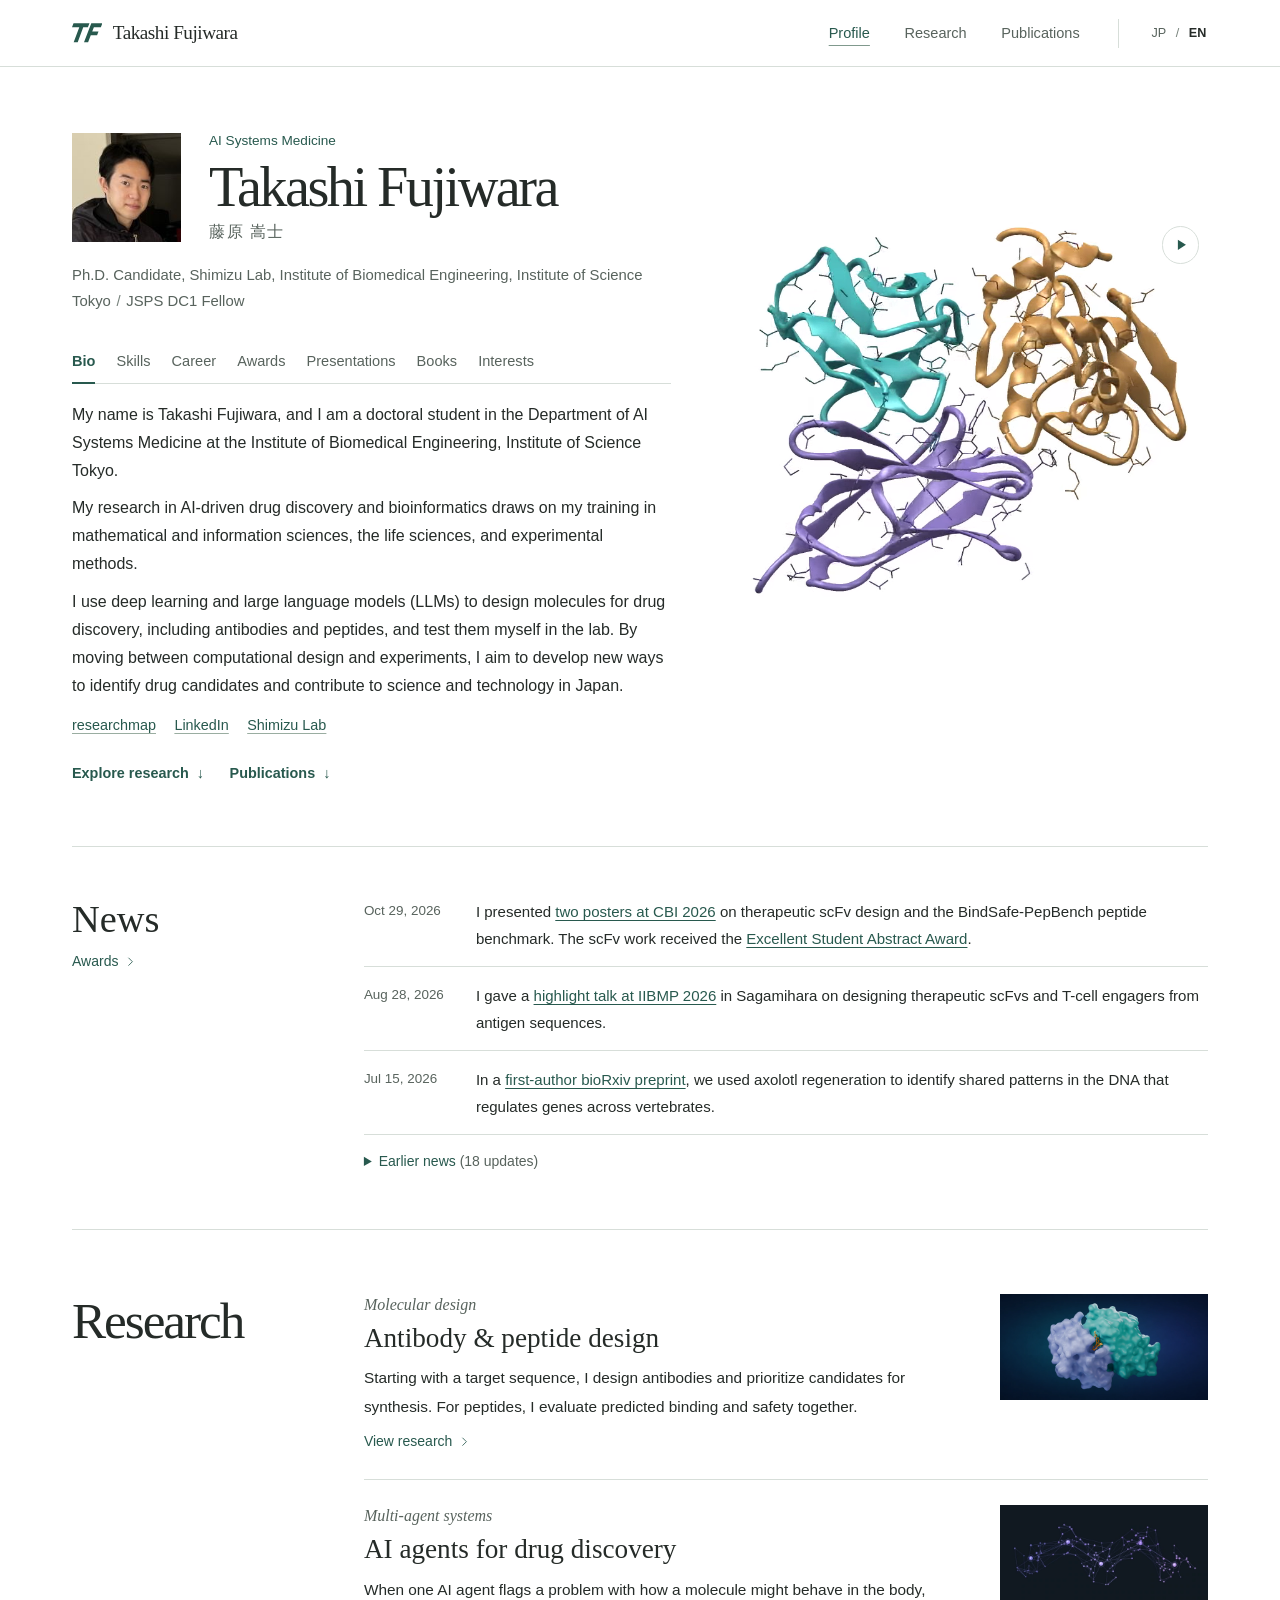
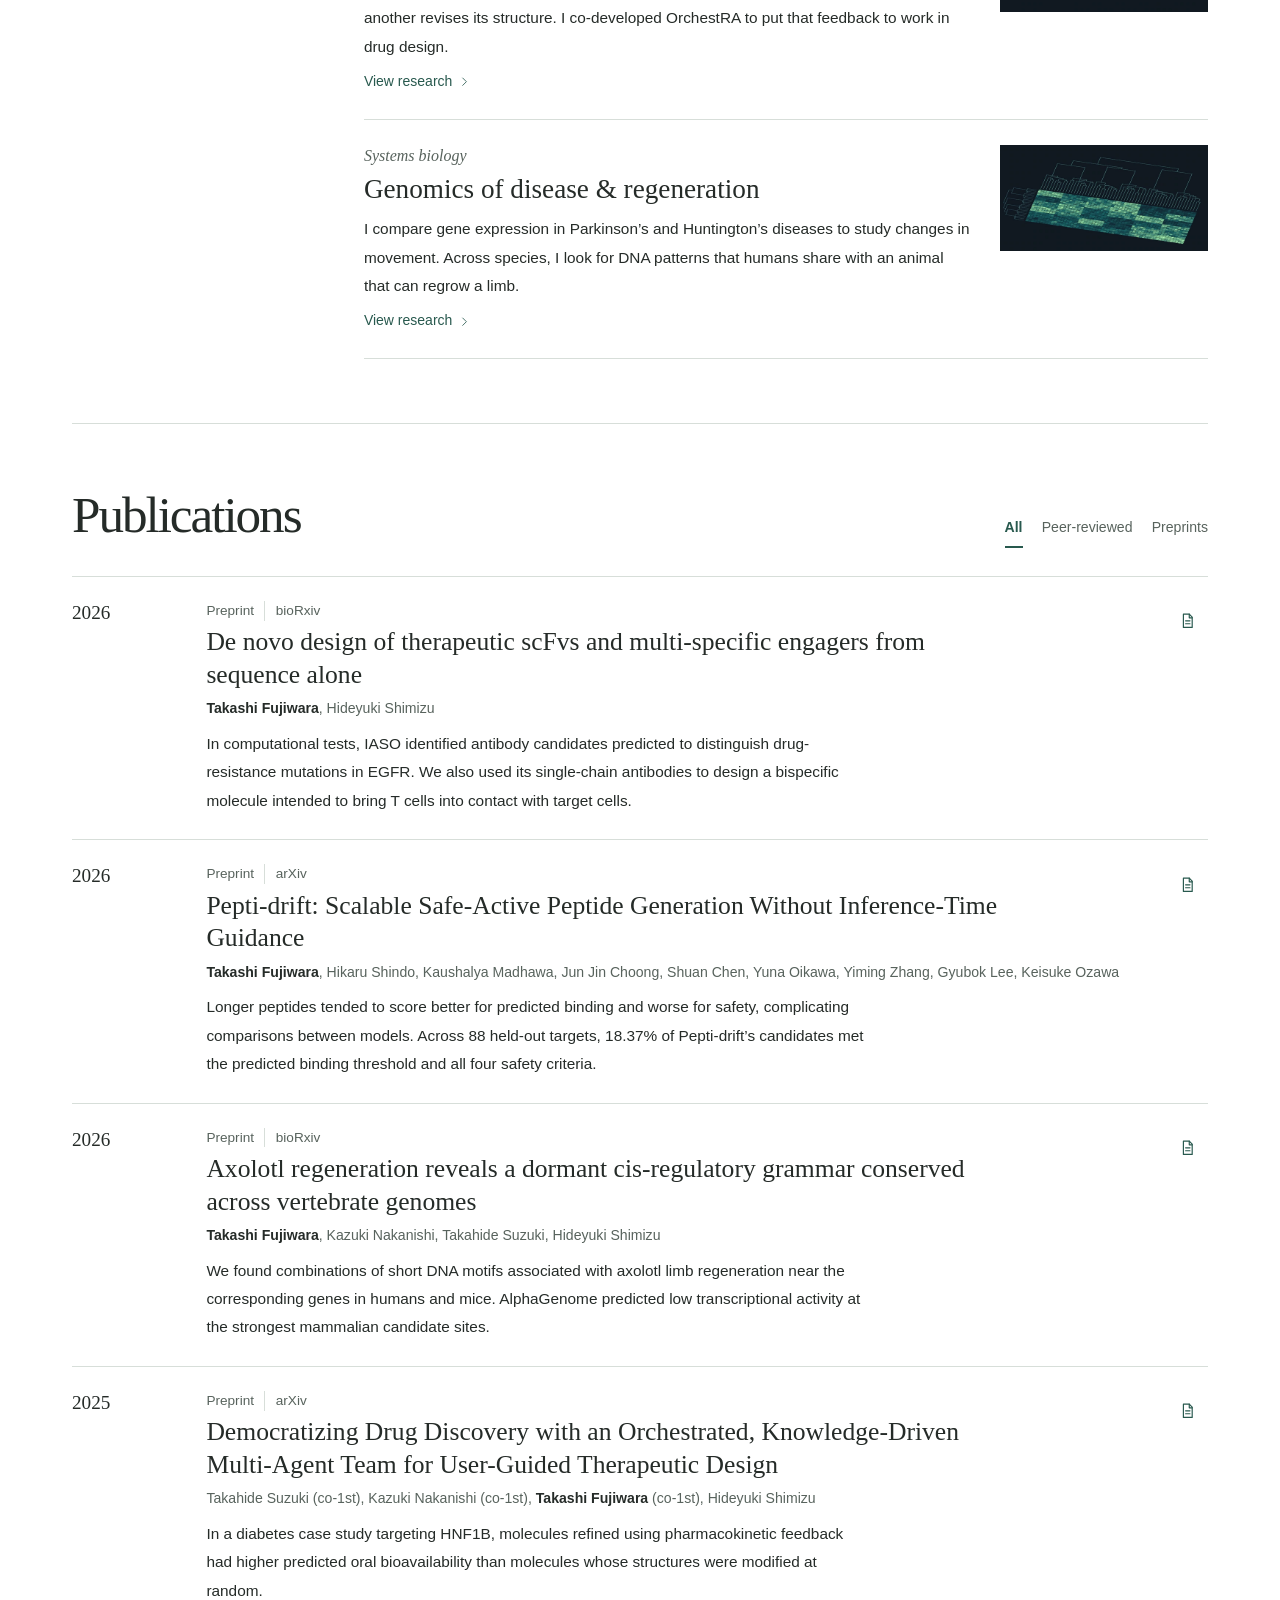
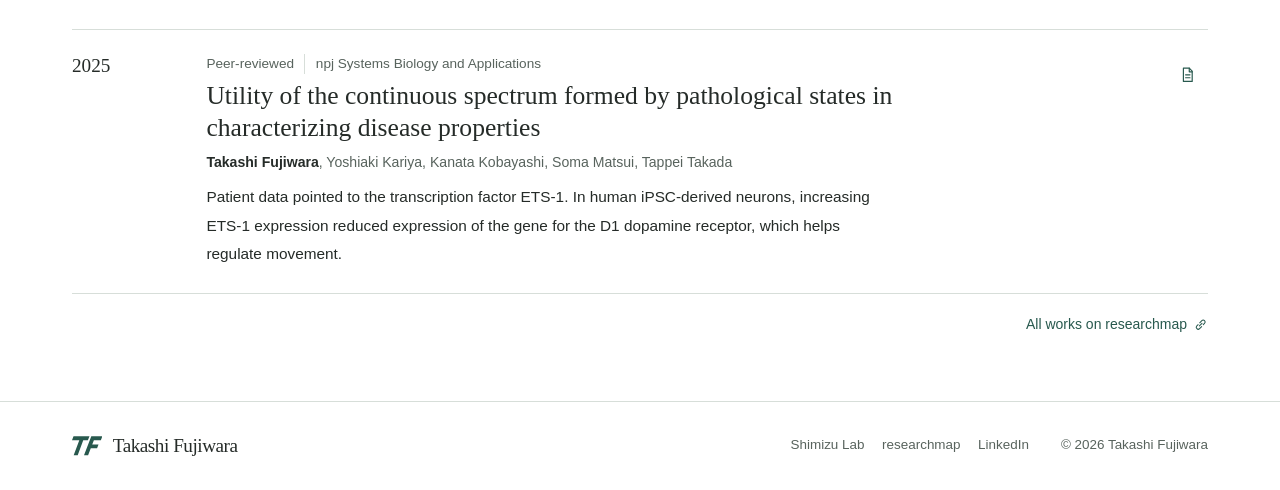
==== en/index.html @ a134b131 "Give the rotating structure more space beside the profile" ====
<!doctype html><html lang="en"><head><meta charset="utf-8"><meta name="viewport" content="width=device-width, initial-scale=1"><meta name="theme-color" content="#ffffff"><title>Takashi Fujiwara | AI Systems Medicine</title><meta name="description" content="Takashi Fujiwara studies how to design antibodies and peptides from protein sequences at Institute of Science Tokyo. Explore his work on molecular design, AI agents for drug discovery, and the genomics of disease and regeneration."><meta property="og:type" content="website"><meta property="og:locale" content="en_US"><meta property="og:title" content="Takashi Fujiwara | AI Systems Medicine"><meta property="og:description" content="Takashi Fujiwara studies how to design antibodies and peptides from protein sequences at Institute of Science Tokyo. Explore his work on molecular design, AI agents for drug discovery, and the genomics of disease and regeneration."><link rel="icon" href="../assets/mark.svg" type="image/svg+xml"><link rel="stylesheet" href="../style.css?v=profile-balance-20261122"><script src="../site.js" defer></script></head><body data-page="home"><a href="#main" class="skip">Skip to content</a>
    <header class="mast"><div class="container mast-inner"><a class="brand" href="index.html#overview" aria-label="Takashi Fujiwara"><svg class="logo-mark" viewBox="0 0 40 38" aria-hidden="true"><g fill="currentColor"><path d="M2 6h21l-2.1 5.1h-6.1L7.5 31H2.2l7.4-19.9H0z"/><path d="M25.4 6H40l-2 5.1H28.8l-2.2 5.6h8.3l-1.9 5h-8.3l-3.5 9.3h-5.4z"/></g></svg><span>Takashi Fujiwara</span></a><div class="desktop-nav"><nav aria-label="Main navigation"><a data-section="profile" class="active" href="index.html#profile">Profile</a><a data-section="research" class="" href="index.html#research">Research</a><a data-section="publications" class="" href="index.html#publications">Publications</a></nav></div><div class="languages" aria-label="Language"><svg class="icon" viewBox="0 0 24 24" fill="none" stroke="currentColor" stroke-width="1.6" stroke-linecap="round" stroke-linejoin="round" aria-hidden="true"><circle cx="12" cy="12" r="8.5"/><ellipse cx="12" cy="12" rx="4" ry="8.5"/><path d="M3.5 12h17"/></svg><a href="../index.html" lang="ja" hreflang="ja" data-lang="ja">JP</a><span>/</span><a href="index.html" lang="en" hreflang="en" data-lang="en" aria-current="true">EN</a></div><button id="menu-toggle" type="button" aria-expanded="false" aria-controls="mobile-nav" aria-label="Menu"><svg class="icon" viewBox="0 0 24 24" fill="none" stroke="currentColor" stroke-width="1.6" stroke-linecap="round" stroke-linejoin="round" aria-hidden="true"><path d="M3 6h18M3 12h18M3 18h18"/></svg><svg class="icon" viewBox="0 0 24 24" fill="none" stroke="currentColor" stroke-width="1.6" stroke-linecap="round" stroke-linejoin="round" aria-hidden="true"><path d="m5 5 14 14M19 5 5 19"/></svg></button></div><nav id="mobile-nav" hidden aria-label="Mobile navigation"><a data-section="profile" class="active" href="index.html#profile">Profile</a><a data-section="research" class="" href="index.html#research">Research</a><a data-section="publications" class="" href="index.html#publications">Publications</a></nav></header><main id="main"><div id="overview"></div><section id="profile" class="hero" aria-label="Profile"><div class="container hero-inner">
        <div class="hero-copy">
          <div class="profile-identity">
            <img class="portrait" src="../assets/portrait.jpg" width="110" height="110" alt="Portrait of Takashi Fujiwara">
            <div class="nameplate"><p class="discipline" lang="en">AI Systems Medicine</p><h1 lang="en">Takashi Fujiwara</h1><p class="alternate-name" lang="ja">藤原 嵩士</p></div>
          </div>
          <p class="affil">Ph.D. Candidate, Shimizu Lab, Institute of Biomedical Engineering, Institute of Science Tokyo<b> / </b><span>JSPS DC1 Fellow</span></p>
          <div class="profile-tabs" role="tablist" aria-label="Profile sections"><a href="#bio" role="tab" id="tab-bio" aria-controls="bio" aria-selected="true">Bio</a><a href="#skills" role="tab" id="tab-skills" aria-controls="skills" aria-selected="false">Skills</a><a href="#career" role="tab" id="tab-career" aria-controls="career" aria-selected="false">Career</a><a href="#awards" role="tab" id="tab-awards" aria-controls="awards" aria-selected="false">Awards</a><a href="#talks" role="tab" id="tab-talks" aria-controls="talks" aria-selected="false">Presentations</a><a href="#books" role="tab" id="tab-books" aria-controls="books" aria-selected="false">Books</a><a href="#hobbies" role="tab" id="tab-hobbies" aria-controls="hobbies" aria-selected="false">Interests</a></div>
          <div class="profile-panels"><div class="profile-panel" id="bio"><h2 class="panel-heading">Bio</h2><p class="profile-bio">My name is Takashi Fujiwara, and I am a doctoral student in the Department of AI Systems Medicine at the Institute of Biomedical Engineering, Institute of Science Tokyo.</p>
<p class="profile-bio">My research in AI-driven drug discovery and bioinformatics draws on my training in mathematical and information sciences, the life sciences, and experimental methods.</p>
<p class="profile-bio">I use deep learning and large language models (LLMs) to design molecules for drug discovery, including antibodies and peptides, and test them myself in the lab. By moving between computational design and experiments, I aim to develop new ways to identify drug candidates and contribute to science and technology in Japan.</p><div class="profile-links">
          <a href="https://researchmap.jp/takashi_fujiwara">researchmap <svg class="icon" viewBox="0 0 24 24" fill="none" stroke="currentColor" stroke-width="1.6" stroke-linecap="round" stroke-linejoin="round" aria-hidden="true"><path d="m10 14 4-4m-6 2-2 2a3 3 0 0 0 4.25 4.25l3.25-3.25M16 12l2-2a3 3 0 0 0-4.25-4.25l-3.25 3.25"/></svg></a>
          <a href="https://www.linkedin.com/in/takashi-fujiwara-124292261/">LinkedIn <svg class="icon" viewBox="0 0 24 24" fill="none" stroke="currentColor" stroke-width="1.6" stroke-linecap="round" stroke-linejoin="round" aria-hidden="true"><path d="m10 14 4-4m-6 2-2 2a3 3 0 0 0 4.25 4.25l3.25-3.25M16 12l2-2a3 3 0 0 0-4.25-4.25l-3.25 3.25"/></svg></a>
          <a href="https://shimizuhideyuki-lab.org/t_fujiwara/">Shimizu Lab <svg class="icon" viewBox="0 0 24 24" fill="none" stroke="currentColor" stroke-width="1.6" stroke-linecap="round" stroke-linejoin="round" aria-hidden="true"><path d="m10 14 4-4m-6 2-2 2a3 3 0 0 0 4.25 4.25l3.25-3.25M16 12l2-2a3 3 0 0 0-4.25-4.25l-3.25 3.25"/></svg></a>
        </div></div><div class="profile-panel" id="skills">
  <h2 class="panel-heading">Skills</h2>
  <h3 class="skill-heading">AI and bioinformatics</h3>
  <ul class="skill-list">
    <li>Large language models (LLMs)</li>
    <li><a href="research/antibody/index.html">AI for drug discovery (antibody and peptide design)</a></li>
    <li><a href="research/agents/index.html">Multi-agent AI development</a></li>
    <li>Deep learning and generative models</li>
    <li><a href="https://arxiv.org/abs/2606.27824">ML model evaluation and benchmark design</a></li>
    <li><a href="research/systems/index.html">Bioinformatics (gene expression and comparative genomics)</a></li>
  </ul>
  <h3 class="skill-heading">Wet-lab skills</h3>
  <ul class="skill-list">
    <li>Human iPSC culture (2D) and neuronal differentiation</li>
    <li>Binding assays using bio-layer interferometry (BLI) and surface plasmon resonance (SPR)</li>
    <li>Cell-free protein synthesis of single-chain antibody fragments (scFvs)</li>
    <li>Flow cytometry and fluorescence-activated cell sorting (FACS)</li>
    <li>Electroporation-based transfection</li>
    <li>CRISPR–Cas9 genome editing and screening of candidate knock-in clones</li>
    <li>Genomic DNA extraction, PCR, and gel electrophoresis</li>
    <li>Genotyping of edited cells using T7 endonuclease I assays and Sanger sequence analysis</li>
    <li><a href="https://doi.org/10.1038/s41540-025-00579-x">Gene expression assays in human iPSC-derived neurons</a></li>
  </ul>
</div>
<div class="profile-panel" id="career"><h2 class="panel-heading">Career</h2><section class="career-group"><h3>Education</h3><dl><div><dt>Apr 2025 – Present</dt><dd>Doctoral program, Graduate School of Medical and Dental Sciences, Institute of Science Tokyo (expected Mar 2029)</dd></div><div><dt>Apr 2023 – Mar 2025</dt><dd>M.S. in Pharmaceutical Sciences, Graduate School of Pharmaceutical Sciences, The University of Tokyo</dd></div><div><dt>Apr 2019 – Mar 2023</dt><dd>B.S. in Pharmaceutical Sciences, Faculty of Pharmaceutical Sciences, The University of Tokyo</dd></div><div><dt>Apr 2016 – Mar 2019</dt><dd>Hiroshima University Senior High School, Fukuyama</dd></div></dl></section><section class="career-group"><h3>Professional and research experience</h3><dl><div><dt>Oct 2026 – Present</dt><dd>AI4Science research, SB Intuitions (service agreement)</dd></div><div><dt>Apr 2026 – Present</dt><dd>JSPS Research Fellow, DC1 (Informatics)</dd></div><div><dt>Apr 2026 – Sep 2026</dt><dd>Research Intern, AI4Science, SB Intuitions</dd></div><div><dt>Aug 2025 – Mar 2026</dt><dd>Research Assistant, Institute of Science Tokyo</dd></div></dl></section><section class="career-group"><h3>Graduate program</h3><dl><div><dt>Jun 2023 – Mar 2025</dt><dd>International Graduate Program of Innovation for Intelligent World, The University of Tokyo</dd></div></dl></section></div><div class="profile-panel" id="awards"><h2 class="panel-heading">Awards</h2><dl><div><dt>2026</dt><dd><a href="https://cbi-society.org/taikai/taikai26/document/award_Excellent_Student_Abstract_Award.pdf">Excellent Student Award, CBI Annual Meeting</a></dd></div><div><dt>2025</dt><dd><a href="https://aeplan.jp/mbsj2025/poster_award.html">MBSJ Poster Award, 48th Annual Meeting</a></dd></div><div><dt>2025</dt><dd><a href="https://www.jsbi.org/iibmp2025/iibmp2025受賞者一覧/">Excellent Poster Presentation Award, IIBMP</a></dd></div></dl></div><div class="profile-panel" id="talks"><h2 class="panel-heading">Presentations</h2>
<section class="conference-presentations">
<h3>Conference presentations</h3>
<details class="presentation-year" open>
<summary>2026 <span>(12 presentations)</span></summary>
<ul class="presentation-list">
<li>
  <p class="presentation-title">Building a platform for de novo design of therapeutic scFvs from antigen sequences</p>
  <p class="presentation-authors"><strong>Takashi Fujiwara</strong>, Hideyuki Shimizu</p>
  <p class="presentation-venue"><a href="https://www.aeplan.co.jp/bmb2026/">49th Annual Meeting of the Molecular Biology Society of Japan</a> · Yokohama</p>
  <p class="presentation-note">Selected for Oral Presentation</p>
</li>
<li>
  <p class="presentation-title">From target identification to lead optimization with OrchestRA, a multi-agent AI platform for drug discovery</p>
  <p class="presentation-authors">Takahide Suzuki, Kazuki Nakanishi, <strong>Takashi Fujiwara</strong>, Hideyuki Shimizu</p>
  <p class="presentation-venue"><a href="https://www.aeplan.co.jp/bmb2026/">49th Annual Meeting of the Molecular Biology Society of Japan</a> · Yokohama</p>
</li>
<li>
  <p class="presentation-title">From target identification to lead optimization with OrchestRA, a multi-agent AI platform for drug discovery</p>
  <p class="presentation-authors">Takahide Suzuki, Kazuki Nakanishi, <strong>Takashi Fujiwara</strong>, Hideyuki Shimizu</p>
  <p class="presentation-venue">3rd Retreat on Latent Chemical Space Based on Diverse Natural Products for Bio-active Molecular Design · Nirasaki</p>
</li>
<li>
  <p class="presentation-title">Building a platform for de novo design of therapeutic scFvs from antigen sequences</p>
  <p class="presentation-authors"><strong>Takashi Fujiwara</strong>, Hideyuki Shimizu</p>
  <p class="presentation-venue">3rd Retreat on Latent Chemical Space Based on Diverse Natural Products for Bio-active Molecular Design · Nirasaki</p>
</li>
<li>
  <p class="presentation-title">De novo design of therapeutic scFvs from sequence alone</p>
  <p class="presentation-authors"><strong>Takashi Fujiwara</strong>, Hideyuki Shimizu</p>
  <p class="presentation-venue"><a href="https://cbi-society.org/taikai/taikai26/index.html">CBI Annual Meeting 2026</a> · Funabori</p>
  <p class="presentation-note"><a href="https://cbi-society.org/taikai/taikai26/document/award_Excellent_Student_Abstract_Award.pdf">Excellent Student Abstract Award</a></p>
</li>
<li>
  <p class="presentation-title">OrchestRA: A Multi-AI Agent Platform for Democratizing Drug Discovery</p>
  <p class="presentation-authors">Takahide Suzuki, Kazuki Nakanishi, <strong>Takashi Fujiwara</strong>, Hideyuki Shimizu</p>
  <p class="presentation-venue"><a href="https://cbi-society.org/taikai/taikai26/index.html">CBI Annual Meeting 2026</a> · Funabori</p>
  <p class="presentation-note">Selected for Oral Presentation</p>
</li>
<li>
  <p class="presentation-title">Building a platform for de novo design of therapeutic scFvs and T-cell engagers from antigen sequences</p>
  <p class="presentation-authors"><strong>Takashi Fujiwara</strong>, Hideyuki Shimizu</p>
  <p class="presentation-venue"><a href="https://www.jsbi.org/iibmp2026/">Annual Meeting of the Japanese Society for Bioinformatics (IIBMP 2026)</a> · Sagamihara</p>
</li>
<li>
  <p class="presentation-title">Democratizing drug discovery with OrchestRA, a multi-agent AI platform</p>
  <p class="presentation-authors">Takahide Suzuki, Kazuki Nakanishi, <strong>Takashi Fujiwara</strong>, Hideyuki Shimizu</p>
  <p class="presentation-venue"><a href="https://www.jsbi.org/iibmp2026/">Annual Meeting of the Japanese Society for Bioinformatics (IIBMP 2026)</a> · Sagamihara</p>
</li>
<li>
  <p class="presentation-title">Democratizing drug discovery with OrchestRA, a knowledge-driven autonomous multi-agent AI system</p>
  <p class="presentation-authors">Kazuki Nakanishi, Takahide Suzuki, <strong>Takashi Fujiwara</strong>, Hideyuki Shimizu</p>
  <p class="presentation-venue"><a href="https://www.jmai2026.jp/">8th Annual Meeting of the Japanese Association for Medical Artificial Intelligence</a> · Tokyo</p>
</li>
<li>
  <p class="presentation-title">Developing OrchestRA, a multi-agent AI platform that autonomously designs new lead compounds by exploring latent space</p>
  <p class="presentation-authors">Takahide Suzuki, Kazuki Nakanishi, <strong>Takashi Fujiwara</strong>, Hideyuki Shimizu</p>
  <p class="presentation-venue">4th Public Symposium on Latent Chemical Space Based on Diverse Natural Products for Bio-active Molecular Design · Fukuoka</p>
</li>
<li>
  <p class="presentation-title">Developing a new method for biomolecular design using the latent space of biological macromolecules</p>
  <p class="presentation-authors"><strong>Takashi Fujiwara</strong>, Hideyuki Shimizu</p>
  <p class="presentation-venue">4th Public Symposium on Latent Chemical Space Based on Diverse Natural Products for Bio-active Molecular Design · Fukuoka</p>
</li>
<li>
  <p class="presentation-title">Developing Antibody-Antigen Interaction Prediction Models for Drug Discovery Applications</p>
  <p class="presentation-authors"><strong>Takashi Fujiwara</strong>, Hideyuki Shimizu</p>
  <p class="presentation-venue">International Symposium Commemorating the Certification as a University for International Research Excellence · Tokyo</p>
</li>
</ul>
</details>
<details class="presentation-year">
<summary>2025 <span>(4 presentations)</span></summary>
<ul class="presentation-list">
<li>
  <p class="presentation-title">Developing antibody–antigen interaction prediction models and applying them to drug discovery</p>
  <p class="presentation-authors"><strong>Takashi Fujiwara</strong>, Hideyuki Shimizu</p>
  <p class="presentation-venue"><a href="https://www.aeplan.jp/mbsj2025/index.html">48th Annual Meeting of the Molecular Biology Society of Japan (MBSJ 2025)</a> · Yokohama</p>
  <p class="presentation-note"><a href="https://aeplan.jp/mbsj2025/poster_award.html">MBSJ Poster Award</a></p>
</li>
<li>
  <p class="presentation-title">Decoding scFv–antigen interactions with language models</p>
  <p class="presentation-authors"><strong>Takashi Fujiwara</strong>, Hideyuki Shimizu</p>
  <p class="presentation-venue"><a href="https://www.jsbi.org/iibmp2025/">Annual Meeting of the Japanese Society for Bioinformatics (IIBMP 2025)</a> · Nagoya</p>
  <p class="presentation-note"><a href="https://www.jsbi.org/iibmp2025/iibmp2025受賞者一覧/">Poster Award</a></p>
</li>
<li>
  <p class="presentation-title">Developing a new method for antibody design using the latent space of biological macromolecules</p>
  <p class="presentation-authors"><strong>Takashi Fujiwara</strong>, Hideyuki Shimizu</p>
  <p class="presentation-venue">2nd Retreat on Latent Chemical Space Based on Diverse Natural Products for Bio-active Molecular Design · Tsuruoka</p>
</li>
<li>
  <p class="presentation-title">Using language models to decode scFv–antigen interactions</p>
  <p class="presentation-authors"><strong>Takashi Fujiwara</strong>, Hideyuki Shimizu</p>
  <p class="presentation-venue">6th Public Symposium on Forecasting Biosynthesis · Fukui</p>
</li>
</ul>
</details>
<details class="presentation-year">
<summary>2024 <span>(1 presentation)</span></summary>
<ul class="presentation-list">
<li>
  <p class="presentation-title">Developing a method to identify features shared by Parkinson’s disease (PD) and Huntington’s disease (HD)</p>
  <p class="presentation-authors"><strong>Takashi Fujiwara</strong>, Yoshiaki Kariya, Tappei Takada</p>
  <p class="presentation-venue">144th Annual Meeting of the Pharmaceutical Society of Japan</p>
</li>
</ul>
</details>
</section></div>
<div class="profile-panel" id="books"><h2 class="panel-heading">Books</h2><dl><div><dt>Chapter</dt><dd><a href="https://www.yodosha.co.jp/jikkenigaku/book/9784758104333/index.html">Co-authored a chapter on protein language models in drug discovery, published by Yodosha (2026, in Japanese).</a></dd></div><div><dt>Article</dt><dd>Takahide Suzuki, Kazuki Nakanishi, <strong>Takashi Fujiwara</strong>, and Hideyuki Shimizu. “Innovation in Life Sciences and Drug Discovery Driven by AI Agents.” <a href="https://www.cmcbooks.co.jp/products/detail.php?product_id=116303"><i>BIOINDUSTRY</i>, July 2026 special issue on AI drug discovery</a>, vol. 43, no. 7, pp. 8–14. CMC Publishing (in Japanese).</dd></div></dl></div>
<div class="profile-panel" id="hobbies">
  <h2 class="panel-heading">Interests</h2>
  <dl class="profile-highlights">
    <div><dt>Outside the lab</dt><dd>I enjoy working out at the gym and playing Monster Hunter, Splatoon, and eFootball.</dd></div>
    <div><dt>Volunteering</dt><dd>I volunteered with <a href="https://frogstokyo.jp" lang="en">FROGs</a>, a student organization.</dd></div>
    <div><dt>Track and field</dt><dd><ul><li>3rd in the boys’ tetrathlon at the 61st Hiroshima Prefectural Junior High School Tsūshin Track and Field Meet (2015).</li><li>5th in the boys’ tetrathlon at the 42nd Hiroshima Prefectural Junior High School Track and Field Championships.</li></ul></dd></div>
  </dl>
</div></div>
          <div class="actions"><a class="button primary" href="#research"><svg class="icon" viewBox="0 0 24 24" fill="none" stroke="currentColor" stroke-width="1.6" stroke-linecap="round" stroke-linejoin="round" aria-hidden="true"><circle cx="12" cy="12" r="7"/><path d="M12 2v5m0 10v5M2 12h5m10 0h5"/><circle cx="12" cy="12" r="2"/></svg>Explore research</a><a class="button secondary" href="#publications"><svg class="icon" viewBox="0 0 24 24" fill="none" stroke="currentColor" stroke-width="1.6" stroke-linecap="round" stroke-linejoin="round" aria-hidden="true"><path d="M3 4c4-1 7 0 9 2 2-2 5-3 9-2v14c-4-1-7 0-9 2-2-2-5-3-9-2Z"/><path d="M12 6v14"/></svg>Publications</a></div>
        </div>
        <figure class="specimen">
        <div class="specimen-head">
          <button class="motion-toggle" type="button" aria-controls="complex-video" hidden
            data-play="Play rotation" data-pause="Pause rotation" aria-label="Play rotation"><svg class="icon" viewBox="0 0 24 24" fill="none" stroke="currentColor" stroke-width="1.6" stroke-linecap="round" stroke-linejoin="round" aria-hidden="true"><path d="m8 5 11 7-11 7z" fill="currentColor" stroke="none"/></svg><svg class="icon" viewBox="0 0 24 24" fill="none" stroke="currentColor" stroke-width="1.6" stroke-linecap="round" stroke-linejoin="round" aria-hidden="true"><path d="M8 5v14m8-14v14" stroke-width="3"/></svg></button>
        </div>
        <video id="complex-video" class="structure" controls muted playsinline loop preload="none"
          poster="../assets/scfv-lysozyme-2znw.webp?v=white" aria-label="Rotating crystal structure of scFv10 bound to hen egg-white lysozyme. Cyan marks the light variable domain, violet the heavy variable domain, and gold the antigen.">
          <source src="../assets/scfv-lysozyme-2znw.mp4?v=white" type="video/mp4">
          <source src="../assets/scfv-lysozyme-2znw.webm?v=white" type="video/webm">
          <img src="../assets/scfv-lysozyme-2znw.webp?v=white" alt="scFv10 bound to lysozyme">
        </video>
        </figure>
        </div></section><section class="news-strip" id="news" aria-labelledby="news-heading">
<div class="container news-inner">
  <div class="news-intro"><h2 class="news-label" id="news-heading">News</h2><a class="news-end" href="#awards">Awards<svg class="icon" viewBox="0 0 24 24" fill="none" stroke="currentColor" stroke-width="1.6" stroke-linecap="round" stroke-linejoin="round" aria-hidden="true"><path d="m9 5 7 7-7 7"/></svg></a></div>
  <div class="news-content">
<ul class="news-list">
  <li><time datetime="2026-10-29">Oct 29, 2026</time><p>I presented <a href="https://www.cbi-society.org/taikai/taikai26/abstract_poster_list.html">two posters at CBI 2026</a> on therapeutic scFv design and the BindSafe-PepBench peptide benchmark. The scFv work received the <a href="https://cbi-society.org/taikai/taikai26/document/award_Excellent_Student_Abstract_Award.pdf">Excellent Student Abstract Award</a>.</p></li>
  <li><time datetime="2026-08-28">Aug 28, 2026</time><p>I gave a <a href="https://www.jsbi.org/iibmp2026/program/oral/">highlight talk at IIBMP 2026</a> in Sagamihara on designing therapeutic scFvs and T-cell engagers from antigen sequences.</p></li>
  <li><time datetime="2026-07-15">Jul 15, 2026</time><p>In a <a href="https://www.biorxiv.org/content/10.64898/2026.07.13.738357v1">first-author bioRxiv preprint</a>, we used axolotl regeneration to identify shared patterns in the DNA that regulates genes across vertebrates.</p></li>
</ul>
<details class="news-archive">
  <summary>Earlier news <span>(18 updates)</span></summary>
<ul class="news-list">
  <li><time datetime="2026-07-14">Jul 14, 2026</time><p>Our review, <a href="https://www.cmcbooks.co.jp/products/detail.php?product_id=116303">“Innovation in Life Sciences and Drug Discovery Driven by AI Agents,”</a> appeared in the July issue of BIOINDUSTRY. I co-authored it with Takahide Suzuki, Kazuki Nakanishi and Hideyuki Shimizu.</p></li>
  <li><time datetime="2026-07-13">Jul 13, 2026</time><p>The Shimizu Lab submitted its abstracts for the <a href="https://www.aeplan.co.jp/bmb2026/">49th Annual Meeting of the Molecular Biology Society of Japan</a>, including my work on de novo design of therapeutic scFvs from antigen sequences.</p></li>
  <li><time datetime="2026-06-29">Jun 29, 2026</time><p>I posted <a href="https://arxiv.org/abs/2606.27824">Pepti-drift</a> on arXiv as first author. The study evaluates generated peptides for both predicted target binding and safety.</p></li>
  <li><time datetime="2026-06-06">Jun 6, 2026</time><p>Kazuki Nakanishi presented our joint work on OrchestRA at the <a href="https://shimizuhideyuki-lab.org/medical_ai_2026/">8th Annual Meeting of the Japanese Association for Medical Artificial Intelligence</a>. I co-authored the presentation.</p></li>
  <li><time datetime="2026-05-29">May 29, 2026</time><p>I presented a poster on using the latent space of biological macromolecules for molecular design at the <a href="https://shimizuhideyuki-lab.org/latentspace_2026spring/">fourth public symposium of the Latent Chemical Space program</a> in Fukuoka.</p></li>
  <li><time datetime="2026-03-19">Mar 19, 2026</time><p>Hideyuki Shimizu and I posted a <a href="https://www.biorxiv.org/content/10.64898/2026.03.17.712263v1">bioRxiv preprint</a> on designing therapeutic single-chain antibody fragments (scFvs) and multispecific engagers from antigen sequences.</p></li>
  <li><time datetime="2025-12-29">Dec 29, 2025</time><p>Takahide Suzuki, Kazuki Nakanishi and I are co-first authors of the <a href="https://arxiv.org/abs/2512.21623">OrchestRA preprint</a> on arXiv. It describes a team of AI agents that supports drug discovery from target identification to compound design.</p></li>
  <li><time datetime="2025-12-26">Dec 26, 2025</time><p>I was selected for a <a href="#career">JSPS Research Fellowship for Young Scientists (DC1, Informatics)</a>, starting in April 2026.</p></li>
  <li><time datetime="2025-12-16">Dec 16, 2025</time><p>My poster on predicting antibody–antigen interactions received the <a href="https://aeplan.jp/mbsj2025/poster_award.html">MBSJ Poster Award 2025</a> at the 48th Annual Meeting of the Molecular Biology Society of Japan.</p></li>
  <li><time datetime="2025-12-05">Dec 5, 2025</time><p>I presented a poster on predicting antibody–antigen interactions for drug discovery at the <a href="https://shimizuhideyuki-lab.org/mbsj2025/">48th Annual Meeting of the Molecular Biology Society of Japan</a> in Yokohama.</p></li>
  <li><time datetime="2025-10-20">Oct 20, 2025</time><p>I presented a poster on antibody design using the latent space of biological macromolecules at the <a href="https://shimizuhideyuki-lab.org/latentspace_2025_retreat/">second Latent Chemical Space retreat</a> in Tsuruoka.</p></li>
  <li><time datetime="2025-09-25">Sep 25, 2025</time><p>I attended the Laboratory Automation Developers Conference at Miraikan in Tokyo and contributed to the <a href="https://shimizuhideyuki-lab.org/ladec2025/">lab’s conference report</a>.</p></li>
  <li><time datetime="2025-09-12">Sep 12, 2025</time><p>My work on decoding scFv–antigen interactions with language models received an <a href="https://www.jsbi.org/iibmp2025/iibmp2025受賞者一覧/">Excellent Poster Presentation Award</a> at IIBMP 2025.</p></li>
  <li><time datetime="2025-09-03">Sep 3, 2025</time><p>I presented a poster on decoding scFv–antigen interactions with language models at <a href="https://shimizuhideyuki-lab.org/iibmp2025/">IIBMP 2025</a> in Nagoya.</p></li>
  <li><time datetime="2025-08-18">Aug 18, 2025</time><p><a href="https://doi.org/10.1038/s41540-025-00579-x">npj Systems Biology and Applications</a> accepted our paper on characterizing diseases along a continuous spectrum of pathological states.</p></li>
  <li><time datetime="2025-08-01">Aug 1, 2025</time><p>I joined Institute of Science Tokyo as a <a href="#career">research assistant</a>.</p></li>
  <li><time datetime="2025-07-18">Jul 18, 2025</time><p>I presented a poster on using language models to study scFv–antigen interactions at the <a href="https://shimizuhideyuki-lab.org/bio-4cast_2025summer/">sixth Forecasting Biosynthesis public symposium</a> in Fukui.</p></li>
  <li><time datetime="2025-04-01">Apr 1, 2025</time><p>I joined the <a href="https://shimizuhideyuki-lab.org/t_fujiwara/">Shimizu Lab</a> at Institute of Science Tokyo as a doctoral student.</p></li>
</ul>
</details>
  </div>
</div>
</section><section class="section research" id="research"><div class="container"><div class="section-title"><h2>Research</h2></div><div class="research-cards"><a class="research-card antibody" href="research/antibody/index.html"><div class="card-visual"><img src="../assets/antibody.webp?v=1x9q-surface" alt="" width="1760" height="638"></div><div class="card-copy"><div class="topic">Molecular design</div><h3>Antibody & peptide design</h3><p>Starting with a target sequence, I design antibodies and prioritize candidates for synthesis. For peptides, I evaluate predicted binding and safety together.</p><span class="details-link">View research<svg class="icon" viewBox="0 0 24 24" fill="none" stroke="currentColor" stroke-width="1.6" stroke-linecap="round" stroke-linejoin="round" aria-hidden="true"><path d="m9 5 7 7-7 7"/></svg></span></div></a><a class="research-card agents" href="research/agents/index.html"><div class="card-visual"><img src="../assets/agents.webp" alt="" width="800" height="290"></div><div class="card-copy"><div class="topic">Multi-agent systems</div><h3>AI agents for drug discovery</h3><p>When one AI agent flags a problem with how a molecule might behave in the body, another revises its structure. I co-developed OrchestRA to put that feedback to work in drug design.</p><span class="details-link">View research<svg class="icon" viewBox="0 0 24 24" fill="none" stroke="currentColor" stroke-width="1.6" stroke-linecap="round" stroke-linejoin="round" aria-hidden="true"><path d="m9 5 7 7-7 7"/></svg></span></div></a><a class="research-card systems" href="research/systems/index.html"><div class="card-visual"><img src="../assets/systems.webp" alt="" width="800" height="290"></div><div class="card-copy"><div class="topic">Systems biology</div><h3>Genomics of disease & regeneration</h3><p>I compare gene expression in Parkinson’s and Huntington’s diseases to study changes in movement. Across species, I look for DNA patterns that humans share with an animal that can regrow a limb.</p><span class="details-link">View research<svg class="icon" viewBox="0 0 24 24" fill="none" stroke="currentColor" stroke-width="1.6" stroke-linecap="round" stroke-linejoin="round" aria-hidden="true"><path d="m9 5 7 7-7 7"/></svg></span></div></a></div></div></section><section class="section pubs" id="publications"><div class="container"><div class="section-top"><div class="section-title"><h2>Publications</h2></div><div class="filters" role="group" aria-label="Filter publications"><button type="button" data-filter="all" aria-pressed="true">All</button><button type="button" data-filter="article" aria-pressed="false">Peer-reviewed</button><button type="button" data-filter="preprint" aria-pressed="false">Preprints</button></div></div><p class="sr-only" id="filter-status" role="status"></p><div class="papers"><article class="paper" data-kind="preprint"><div class="paper-year">2026</div><div class="paper-copy"><div class="paper-venue"><span class="kind preprint">Preprint</span><span>bioRxiv</span></div><h3 lang="en"><a href="https://doi.org/10.64898/2026.03.17.712263">De novo design of therapeutic scFvs and multi-specific engagers from sequence alone</a></h3><p class="authors"><strong>Takashi Fujiwara</strong>, Hideyuki Shimizu</p><p class="paper-summary">In computational tests, IASO identified antibody candidates predicted to distinguish drug-resistance mutations in EGFR. We also used its single-chain antibodies to design a bispecific molecule intended to bring T cells into contact with target cells.</p></div><a class="paper-link" aria-label="Read paper — De novo design of therapeutic scFvs and multi-specific engagers from sequence alone" href="https://doi.org/10.64898/2026.03.17.712263"><svg class="icon" viewBox="0 0 24 24" fill="none" stroke="currentColor" stroke-width="1.6" stroke-linecap="round" stroke-linejoin="round" aria-hidden="true"><path d="M6 3h8l4 4v14H6z"/><path d="M14 3v5h4M9 12h6m-6 4h6"/></svg></a></article><article class="paper" data-kind="preprint"><div class="paper-year">2026</div><div class="paper-copy"><div class="paper-venue"><span class="kind preprint">Preprint</span><span>arXiv</span></div><h3 lang="en"><a href="https://arxiv.org/abs/2606.27824">Pepti-drift: Scalable Safe-Active Peptide Generation Without Inference-Time Guidance</a></h3><p class="authors"><strong>Takashi Fujiwara</strong>, Hikaru Shindo, Kaushalya Madhawa, Jun Jin Choong, Shuan Chen, Yuna Oikawa, Yiming Zhang, Gyubok Lee, Keisuke Ozawa</p><p class="paper-summary">Longer peptides tended to score better for predicted binding and worse for safety, complicating comparisons between models. Across 88 held-out targets, 18.37% of Pepti-drift’s candidates met the predicted binding threshold and all four safety criteria.</p></div><a class="paper-link" aria-label="Read paper — Pepti-drift: Scalable Safe-Active Peptide Generation Without Inference-Time Guidance" href="https://arxiv.org/abs/2606.27824"><svg class="icon" viewBox="0 0 24 24" fill="none" stroke="currentColor" stroke-width="1.6" stroke-linecap="round" stroke-linejoin="round" aria-hidden="true"><path d="M6 3h8l4 4v14H6z"/><path d="M14 3v5h4M9 12h6m-6 4h6"/></svg></a></article><article class="paper" data-kind="preprint"><div class="paper-year">2026</div><div class="paper-copy"><div class="paper-venue"><span class="kind preprint">Preprint</span><span>bioRxiv</span></div><h3 lang="en"><a href="https://doi.org/10.64898/2026.07.13.738357">Axolotl regeneration reveals a dormant cis-regulatory grammar conserved across vertebrate genomes</a></h3><p class="authors"><strong>Takashi Fujiwara</strong>, Kazuki Nakanishi, Takahide Suzuki, Hideyuki Shimizu</p><p class="paper-summary">We found combinations of short DNA motifs associated with axolotl limb regeneration near the corresponding genes in humans and mice. AlphaGenome predicted low transcriptional activity at the strongest mammalian candidate sites.</p></div><a class="paper-link" aria-label="Read paper — Axolotl regeneration reveals a dormant cis-regulatory grammar conserved across vertebrate genomes" href="https://doi.org/10.64898/2026.07.13.738357"><svg class="icon" viewBox="0 0 24 24" fill="none" stroke="currentColor" stroke-width="1.6" stroke-linecap="round" stroke-linejoin="round" aria-hidden="true"><path d="M6 3h8l4 4v14H6z"/><path d="M14 3v5h4M9 12h6m-6 4h6"/></svg></a></article><article class="paper" data-kind="preprint"><div class="paper-year">2025</div><div class="paper-copy"><div class="paper-venue"><span class="kind preprint">Preprint</span><span>arXiv</span></div><h3 lang="en"><a href="https://arxiv.org/abs/2512.21623">Democratizing Drug Discovery with an Orchestrated, Knowledge-Driven Multi-Agent Team for User-Guided Therapeutic Design</a></h3><p class="authors">Takahide Suzuki (co-1st), Kazuki Nakanishi (co-1st), <strong>Takashi Fujiwara</strong> (co-1st), Hideyuki Shimizu</p><p class="paper-summary">In a diabetes case study targeting HNF1B, molecules refined using pharmacokinetic feedback had higher predicted oral bioavailability than molecules whose structures were modified at random.</p></div><a class="paper-link" aria-label="Read paper — Democratizing Drug Discovery with an Orchestrated, Knowledge-Driven Multi-Agent Team for User-Guided Therapeutic Design" href="https://arxiv.org/abs/2512.21623"><svg class="icon" viewBox="0 0 24 24" fill="none" stroke="currentColor" stroke-width="1.6" stroke-linecap="round" stroke-linejoin="round" aria-hidden="true"><path d="M6 3h8l4 4v14H6z"/><path d="M14 3v5h4M9 12h6m-6 4h6"/></svg></a></article><article class="paper" data-kind="article"><div class="paper-year">2025</div><div class="paper-copy"><div class="paper-venue"><span class="kind article">Peer-reviewed</span><span>npj Systems Biology and Applications</span></div><h3 lang="en"><a href="https://doi.org/10.1038/s41540-025-00579-x">Utility of the continuous spectrum formed by pathological states in characterizing disease properties</a></h3><p class="authors"><strong>Takashi Fujiwara</strong>, Yoshiaki Kariya, Kanata Kobayashi, Soma Matsui, Tappei Takada</p><p class="paper-summary">Patient data pointed to the transcription factor ETS-1. In human iPSC-derived neurons, increasing ETS-1 expression reduced expression of the gene for the D1 dopamine receptor, which helps regulate movement.</p></div><a class="paper-link" aria-label="Read paper — Utility of the continuous spectrum formed by pathological states in characterizing disease properties" href="https://doi.org/10.1038/s41540-025-00579-x"><svg class="icon" viewBox="0 0 24 24" fill="none" stroke="currentColor" stroke-width="1.6" stroke-linecap="round" stroke-linejoin="round" aria-hidden="true"><path d="M6 3h8l4 4v14H6z"/><path d="M14 3v5h4M9 12h6m-6 4h6"/></svg></a></article></div><div class="section-end"><a class="external" href="https://researchmap.jp/takashi_fujiwara">All works on researchmap<svg class="icon" viewBox="0 0 24 24" fill="none" stroke="currentColor" stroke-width="1.6" stroke-linecap="round" stroke-linejoin="round" aria-hidden="true"><path d="m10 14 4-4m-6 2-2 2a3 3 0 0 0 4.25 4.25l3.25-3.25M16 12l2-2a3 3 0 0 0-4.25-4.25l-3.25 3.25"/></svg></a></div></div></section></main><footer><div class="container footer-wrap"><a class="brand" href="index.html#overview" aria-label="Takashi Fujiwara"><svg class="logo-mark" viewBox="0 0 40 38" aria-hidden="true"><g fill="currentColor"><path d="M2 6h21l-2.1 5.1h-6.1L7.5 31H2.2l7.4-19.9H0z"/><path d="M25.4 6H40l-2 5.1H28.8l-2.2 5.6h8.3l-1.9 5h-8.3l-3.5 9.3h-5.4z"/></g></svg><span>Takashi Fujiwara</span></a><div class="footer-links"><a href="https://shimizuhideyuki-lab.org/t_fujiwara/">Shimizu Lab</a><a href="https://researchmap.jp/takashi_fujiwara">researchmap</a><a href="https://www.linkedin.com/in/takashi-fujiwara-124292261/">LinkedIn</a></div><small>© 2026 Takashi Fujiwara</small></div></footer></body></html>
---- style.css ----
:root {
  color-scheme: light;
  --text: #252b28;
  --muted: #58635d;
  --accent: #28594e;
  --line: #d7ded9;
  --serif: "Iowan Old Style", "Palatino Linotype", Palatino, "Bitstream Charter", Georgia,
    "Hiragino Mincho ProN", "Yu Mincho", "Noto Serif CJK JP", "Noto Serif JP", serif;
  --sans: -apple-system, BlinkMacSystemFont, "Segoe UI", "Hiragino Sans",
    "Yu Gothic", "Noto Sans CJK JP", "Noto Sans JP", Meiryo, sans-serif;
  --gutter: clamp(1.2rem, 5.5vw, 4.5rem);
}

* { box-sizing: border-box; }
html { scroll-behavior: smooth; scroll-padding-top: 5.5rem; }
body {
  margin: 0;
  background: #fff;
  color: var(--text);
  font: 1rem/1.7 var(--sans);
  -webkit-font-smoothing: antialiased;
}
a { color: inherit; text-decoration: none; }
button { color: inherit; font: inherit; cursor: pointer; }
:focus-visible { outline: 2px solid var(--accent); outline-offset: 3px; }
img, svg, video { display: block; }
h1, h2, h3, p, figure, dl, dd { margin: 0; }
[hidden] { display: none !important; }
::selection { background: #dce9de; color: #172d24; }
.container { width: min(calc(100% - 2 * var(--gutter)), 71rem); margin-inline: auto; }
.icon { flex: none; width: 1.1em; height: 1.1em; }
.sr-only, .skip:not(:focus), .panel-heading {
  position: absolute;
  width: 1px;
  height: 1px;
  overflow: hidden;
  clip-path: inset(50%);
  white-space: nowrap;
}
.skip:focus {
  position: fixed;
  inset: .5rem auto auto .5rem;
  z-index: 30;
  padding: .5rem 1rem;
  background: #fff;
}

/* Masthead */
.mast {
  position: sticky;
  top: 0;
  z-index: 20;
  background: #fff;
  border-bottom: 1px solid var(--line);
}
.mast-inner {
  display: flex;
  align-items: center;
  gap: clamp(1.3rem, 3vw, 2.5rem);
  min-height: 4.15rem;
}
.brand { display: inline-flex; align-items: center; gap: .65rem; }
.brand span { font: 500 1.2rem/1.15 var(--serif); letter-spacing: -.025em; }
.logo-mark { width: 1.9rem; height: 1.9rem; color: var(--accent); }
.desktop-nav { margin-left: auto; }
.desktop-nav nav, .languages { display: flex; align-items: center; }
.desktop-nav nav { gap: clamp(.9rem, 2.7vw, 2.5rem); }
.desktop-nav a, #mobile-nav a {
  padding-block: .65rem;
  font-size: .91rem;
  color: var(--muted);
}
.desktop-nav .active, .desktop-nav a:hover, #mobile-nav .active {
  color: var(--accent);
  text-decoration: underline;
  text-decoration-color: #80998d;
  text-underline-offset: .45em;
}
.languages {
  gap: .5rem;
  padding-left: clamp(.9rem, 2.4vw, 2rem);
  border-left: 1px solid var(--line);
  color: var(--muted);
  font-size: .79rem;
  line-height: 1.15;
}
.languages .icon { display: none; }
.languages span { color: #77827b; }
.languages a { padding: .45rem .1rem; }
.languages [aria-current="true"] { color: var(--text); font-weight: 700; }
.languages a:hover { text-decoration: underline; }
#menu-toggle, #mobile-nav { display: none; }

/* Profile */
.hero-inner {
  display: grid;
  grid-template-columns: minmax(0, 1.2fr) minmax(0, 1fr);
  align-items: start;
  gap: 2rem clamp(1.5rem, 3vw, 2.75rem);
  padding-block: clamp(2.75rem, 5vw, 4.9rem) clamp(2.65rem, 4.5vw, 4.5rem);
}
.hero-copy { min-width: 0; }
.profile-identity { display: flex; align-items: center; gap: clamp(1.15rem, 2.2vw, 1.9rem); }
.portrait {
  width: clamp(5.6rem, 8.5vw, 7.15rem);
  aspect-ratio: 1;
  height: auto;
  flex: none;
  object-fit: cover;
}
.nameplate { min-width: 0; }
.discipline, .kicker { font: 500 .85rem/1.4 var(--sans); color: var(--accent); }
.hero h1 { margin: .13em 0 .06em; font: 500 clamp(2.55rem, 4.8vw, 4.15rem)/1.18 var(--serif); }
.hero h1:lang(ja) { letter-spacing: .045em; }
.hero h1:lang(en) { font-size: clamp(2.4rem, 4.4vw, 3.75rem); letter-spacing: -.045em; line-height: 1.04; }
.alternate-name { color: var(--muted); font: 400 1.22rem/1.45 var(--serif); }
.alternate-name:lang(en) { font-style: italic; }
.alternate-name:lang(ja) { font-size: 1rem; letter-spacing: .1em; }
.affil { margin-top: 1.2rem; color: var(--muted); font-size: .93rem; line-height: 1.75; }
.affil b { padding-inline: .1em; color: #78837d; font-weight: 400; }
.affil span { display: inline-block; max-width: 100%; }
.profile-tabs {
  display: flex;
  flex-wrap: wrap;
  gap: .05rem clamp(.8rem, 1.65vw, 1.55rem);
  margin-top: clamp(1.2rem, 2.2vw, 1.9rem);
  border-bottom: 1px solid var(--line);
}
.profile-tabs a {
  padding: .42rem 0 .5rem;
  margin-bottom: -1px;
  border-bottom: 2px solid transparent;
  color: var(--muted);
  font-size: .91rem;
}
.profile-tabs a:hover, .profile-tabs [aria-selected="true"] { color: var(--accent); border-color: var(--accent); }
.profile-tabs [aria-selected="true"] { font-weight: 650; }
.profile-panel { padding-top: 1.05rem; overflow-wrap: break-word; }
.profile-panels:not(.tabbed) .profile-panel { display: none; }
.profile-panels:not(.tabbed) .profile-panel:first-child,
.profile-panels:not(.tabbed) .profile-panel:target { display: block; }
.profile-panels:not(.tabbed):has(.profile-panel:target) .profile-panel:first-child:not(:target) { display: none; }
.profile-bio { max-width: 68ch; line-height: 1.95; }
.profile-bio + .profile-bio { margin-top: .6rem; }
:lang(en) > .profile-bio { line-height: 1.75; }
.profile-panel a {
  color: var(--accent);
  text-decoration: underline;
  text-decoration-thickness: 1px;
  text-decoration-color: #9aada1;
  text-underline-offset: .19em;
}
.profile-panel a:hover { text-decoration-color: currentColor; }
.profile-links { display: flex; flex-wrap: wrap; gap: .35rem 1.15rem; margin-top: .85rem; }
.profile-links a { font-size: .9rem; }
.profile-links .icon { display: none; }
.actions { display: flex; flex-wrap: wrap; gap: .4rem 1.6rem; margin-top: 1.25rem; }
.actions a { display: inline-flex; align-items: baseline; gap: .5rem; padding-block: .18rem; color: var(--accent); font-size: .9rem; font-weight: 600; }
.actions a:hover { text-decoration: underline; text-underline-offset: .2em; }
.actions .icon { display: none; }
.actions a::after { content: "↓"; font-weight: 400; }

/* Molecular structure */
.specimen {
  position: relative;
  width: 100%;
  margin-block-start: clamp(3rem, 6.7vw, 6.25rem);
}
.specimen .structure { width: 100%; height: auto; aspect-ratio: 800 / 620; object-fit: contain; background: #fff; }
.specimen-head { position: absolute; z-index: 1; top: .55rem; right: .55rem; }
.motion-toggle {
  display: grid;
  place-items: center;
  width: 2.35rem;
  height: 2.35rem;
  border: 1px solid var(--line);
  border-radius: 50%;
  padding: 0;
  background: #fff;
  color: var(--accent);
}
.motion-toggle:hover { border-color: var(--accent); }
.motion-toggle[data-playing="true"] .icon:first-child,
.motion-toggle:not([data-playing="true"]) .icon:last-child { display: none; }
/* Profile tabs */
.profile-panel h3 { font: 600 1.08rem/1.5 var(--serif); margin: 0 0 .45rem; }
.skill-list, .profile-highlights ul { padding-inline-start: 1.35rem; margin: 0; }
.skill-list li + li { margin-top: .2rem; }
.skill-list li::marker { color: var(--accent); }
.skill-list + .skill-heading, .career-group + .career-group {
  margin-top: 1.6rem;
  padding-top: 1rem;
  border-top: 1px solid var(--line);
}
.profile-panel dl > div {
  display: grid;
  grid-template-columns: 4.2rem minmax(0, 1fr);
  gap: .25rem 1rem;
  padding-block: .57rem;
}
.profile-panel dl > div + div, .presentation-year, .presentation-list li + li { border-top: 1px solid var(--line); }
.profile-panel dt { color: var(--muted); font-size: .88rem; font-variant-numeric: tabular-nums; }
.profile-panel .career-group dl > div { grid-template-columns: minmax(8rem, 11.5rem) minmax(0, 1fr); }
.profile-panel .profile-highlights > div { display: block; }
.profile-highlights dt { margin-bottom: .2rem; font-weight: 650; }
.presentation-year summary { width: fit-content; padding-block: .55rem; color: var(--accent); cursor: pointer; }
.presentation-year summary span { color: var(--muted); font-size: .86rem; }
.presentation-list { list-style: none; margin: 0; padding: 0; }
.presentation-list li { padding-block: .75rem; }
.presentation-title { font-weight: 600; }
.presentation-authors, .presentation-venue, .presentation-note { color: var(--muted); font-size: .88rem; margin-top: .15rem; }

@media (min-width: 761px) and (max-width: 960px) {
  .hero-inner { grid-template-columns: minmax(0, 1.5fr) minmax(0, 1fr); }
}

/* Match the mobile navigation breakpoint in site.js. */
@media (max-width: 760px) {
  html { scroll-padding-top: 4.5rem; }
  .mast-inner { min-height: 3.6rem; gap: .9rem; }
  .desktop-nav { display: none; }
  .languages { margin-left: auto; border: 0; padding: 0; }
  #menu-toggle { display: grid; place-items: center; padding: 0; background: none; border: 0; width: 2.5rem; height: 2.5rem; }
  #menu-toggle[aria-expanded="false"] .icon:last-child,
  #menu-toggle[aria-expanded="true"] .icon:first-child { display: none; }
  #mobile-nav:not([hidden]) { display: flex; flex-wrap: wrap; gap: .35rem 1.6rem; padding: 0 var(--gutter) .35rem; }
  .hero-inner { grid-template-columns: 1fr; padding-block: 2.2rem; gap: 1.75rem; }
  .specimen { margin: 0 auto; max-width: 24rem; }
}
@media (max-width: 520px) {
  .brand { gap: .42rem; }
  .brand span { font-size: 1.05rem; }
  .logo-mark { width: 1.6rem; height: 1.6rem; }
  .portrait { width: clamp(4.1rem, 19vw, 5.6rem); }
  .profile-identity { gap: 1rem; }
  .hero h1:lang(ja) { font-size: clamp(2.3rem, 9vw, 2.85rem); }
  .hero h1:lang(en) { font-size: clamp(2.05rem, 8.5vw, 2.65rem); }
  .alternate-name { font-size: 1.05rem; }
  .affil { margin-top: .9rem; }
  .affil span { display: block; }
  .affil b { display: none; }
  .profile-tabs { gap: .05rem clamp(.4rem, 2vw, .7rem); }
  .profile-panel .career-group dl > div { grid-template-columns: 1fr; gap: .1rem; }
}
@media (prefers-reduced-motion: reduce) {
  html { scroll-behavior: auto; }
}
/* News */
.news-inner,
.research > .container {
  display: grid;
  grid-template-columns: minmax(9rem, .27fr) minmax(0, 1fr);
  gap: 2rem clamp(2rem, 5vw, 5.5rem);
  border-top: 1px solid var(--line);
}
.news-inner {
  padding-block: clamp(2rem, 4vw, 3.6rem);
}
.news-label {
  font: 400 clamp(1.85rem, 3vw, 2.5rem)/1.1 var(--serif);
}
.news-end,
.details-link,
.external,
.back {
  display: inline-flex;
  align-items: center;
  gap: .35rem;
  color: var(--accent);
  font-size: .875rem;
}
.news-end { margin-top: .6rem; }
.news-end .icon, .details-link .icon, .back .icon { width: .9em; }
.news-list { margin: 0; padding: 0; list-style: none; }
.news-list li {
  display: grid;
  grid-template-columns: 6rem minmax(0, 1fr);
  gap: .2rem 1rem;
  padding-block: .9rem;
  border-bottom: 1px solid var(--line);
}
.news-content > .news-list > li:first-child { padding-top: 0; }
.news-list time {
  padding-top: .16em;
  color: var(--muted);
  font-size: .84rem;
  font-variant-numeric: tabular-nums;
}
.news-list p {
  font-size: .94rem;
  line-height: 1.8;
  overflow-wrap: anywhere;
}
.news-list a {
  color: var(--accent);
  text-decoration: underline;
  text-underline-offset: .2em;
  text-decoration-thickness: 1px;
}
.news-archive summary {
  width: fit-content;
  padding-block: .9rem .25rem;
  color: var(--accent);
  font-size: .875rem;
  cursor: pointer;
}
.news-archive summary span { color: var(--muted); }
.news-archive[open] summary { margin-bottom: .5rem; }

/* Research themes */
.research > .container, .pubs > .container {
  padding-block: clamp(2.5rem, 5vw, 4.75rem);
}
.section-title h2 {
  font: 400 clamp(2.3rem, 4vw, 3.3rem)/1.07 var(--serif);
  letter-spacing: -.04em;
}
.section-title > span {
  display: block;
  margin-top: .45rem;
  color: var(--muted);
  font-size: .86rem;
}
.research-cards { min-width: 0; }
.research-card {
  display: grid;
  grid-template-columns: minmax(0, 1fr) clamp(7.5rem, 17vw, 13rem);
  align-items: start;
  gap: 1.75rem;
  padding-block: 1.55rem;
  border-bottom: 1px solid var(--line);
  color: var(--text);
  text-decoration: none;
}
.research-card:first-child { padding-top: 0; }
.card-copy { grid-area: 1 / 1; }
.card-visual { grid-area: 1 / 2; }
.card-visual img {
  display: block;
  width: 100%;
  height: auto;
  aspect-ratio: 1.95;
  object-fit: cover;
}
.topic {
  color: var(--muted);
  font: italic 1rem/1.35 var(--serif);
}
.card-copy h3 {
  margin: .25rem 0 .45rem;
  font: 500 clamp(1.3rem, 2.3vw, 1.7rem)/1.4 var(--serif);
}
.card-copy p, .paper-summary {
  max-width: 78ch;
  font-size: .96rem;
  line-height: 1.85;
}
.details-link { margin-top: .55rem; }
.research-card:hover h3,
.paper h3 a:hover,
.news-end:hover,
.external:hover,
.back:hover,
.footer-links a:hover {
  color: var(--accent);
  text-decoration: underline;
  text-decoration-thickness: 1px;
  text-underline-offset: .16em;
}

/* Publication list */
.pubs > .container { border-top: 1px solid var(--line); }
.section-top {
  display: flex;
  align-items: baseline;
  justify-content: space-between;
  flex-wrap: wrap;
  gap: 1.2rem;
}
.filters { display: flex; flex-wrap: wrap; gap: .4rem 1.2rem; }
.filters button {
  padding: .35rem 0;
  border: 0;
  border-bottom: 2px solid transparent;
  background: none;
  color: var(--muted);
  font-size: .88rem;
  cursor: pointer;
}
.filters button[aria-pressed="true"] {
  border-color: var(--accent);
  color: var(--accent);
  font-weight: 600;
}
.filters button:hover { color: var(--accent); }
.papers { margin-top: 1.75rem; border-top: 1px solid var(--line); }
.paper {
  display: grid;
  grid-template-columns: clamp(3rem, 8vw, 7rem) minmax(0, 1fr) 2.55rem;
  align-items: start;
  gap: clamp(.8rem, 2.5vw, 2rem);
  border-bottom: 1px solid var(--line);
  padding-block: 1.5rem;
}
.paper-year {
  font: 400 1.2rem/1.25 var(--serif);
  font-variant-numeric: tabular-nums;
}
.paper-venue {
  display: flex;
  flex-wrap: wrap;
  align-items: baseline;
  gap: .25rem .65rem;
  color: var(--muted);
  font-size: .85rem;
  line-height: 1.45;
}
.paper-venue .kind {
  padding-right: .65rem;
  border-right: 1px solid var(--line);
}
.paper h3 {
  max-width: 62ch;
  margin: .35rem 0;
  font: 500 clamp(1.25rem, 2.2vw, 1.6rem)/1.28 var(--serif);
  overflow-wrap: anywhere;
}
.paper h3 a { color: var(--text); text-decoration: none; }
.authors { color: var(--muted); font-size: .88rem; }
.authors strong { color: var(--text); font-weight: 600; }
.paper-summary { margin-top: .55rem; }
.paper-link {
  display: grid;
  place-items: center;
  width: 2.55rem;
  height: 2.55rem;
  color: var(--accent);
}
.paper-link:hover { outline: 1px solid var(--line); }
.section-end { margin-top: 1rem; text-align: right; }

footer { border-top: 1px solid var(--line); }
.footer-wrap {
  display: flex;
  align-items: center;
  gap: 1rem 2rem;
  flex-wrap: wrap;
  padding-block: 1.8rem;
}
.footer-links { display: flex; gap: .4rem 1.1rem; flex-wrap: wrap; margin-left: auto; }
.footer-links a, footer small { color: var(--muted); font-size: .84rem; }

/* Research detail pages */
.project-main { padding-block: 2rem clamp(3.5rem, 7vw, 6rem); }
.project-hero {
  display: grid;
  grid-template-columns: minmax(0, 1.12fr) minmax(0, .88fr);
  align-items: center;
  gap: clamp(2rem, 5vw, 5rem);
  padding-block: clamp(2rem, 5vw, 4.5rem);
}
.project-hero h1 {
  margin: .45rem 0 1rem;
  font: 500 clamp(2.1rem, 4.2vw, 3.75rem)/1.17 var(--serif);
  text-wrap: balance;
}
.project-hero p { max-width: 65ch; line-height: 1.9; }
.project-visual img { display: block; width: 100%; height: auto; }
.project-visual > a { display: block; }
.related {
  padding-top: clamp(2rem, 4vw, 3rem);
  border-top: 1px solid var(--line);
}

@media (max-width: 760px) {
  .research > .container { grid-template-columns: 1fr; gap: 1.6rem; }
  .section-title { display: flex; align-items: baseline; flex-wrap: wrap; gap: .4rem 1rem; }
  .section-title > span { margin: 0; }
  .news-inner { grid-template-columns: 1fr; gap: 1.1rem; }
  .news-intro { display: flex; align-items: baseline; gap: 1.1rem; }
  .news-end { margin: 0; }
  .project-hero { grid-template-columns: 1fr; gap: 1.5rem; }
  .project-visual { max-width: 32rem; }
  .footer-wrap { align-items: baseline; }
  .footer-wrap small { flex-basis: 100%; }
}

@media (max-width: 520px) {
  .news-list li { grid-template-columns: 1fr; }
  .research-card {
    grid-template-columns: minmax(0, 1fr) clamp(4.2rem, 23vw, 7rem);
    gap: .35rem .85rem;
    align-items: center;
  }
  .card-copy { display: contents; }
  .card-visual { grid-area: 1 / 2 / 3; }
  .card-copy .topic { grid-area: 1 / 1; align-self: end; }
  .card-copy h3 { grid-area: 2 / 1; margin: 0; align-self: start; }
  .card-copy p { grid-column: 1 / -1; margin-top: .25rem; }
  .details-link { grid-column: 1 / -1; margin: .15rem 0 0; }
  .paper { grid-template-columns: 1fr auto; gap: .3rem .6rem; }
  .paper-year { grid-area: 1 / 1; align-self: center; }
  .paper-link { grid-area: 1 / 2; width: 2rem; height: 2rem; }
  .paper-copy { grid-column: 1 / -1; }
  .footer-wrap { display: grid; gap: .8rem; }
  .footer-links { margin: 0; }
}
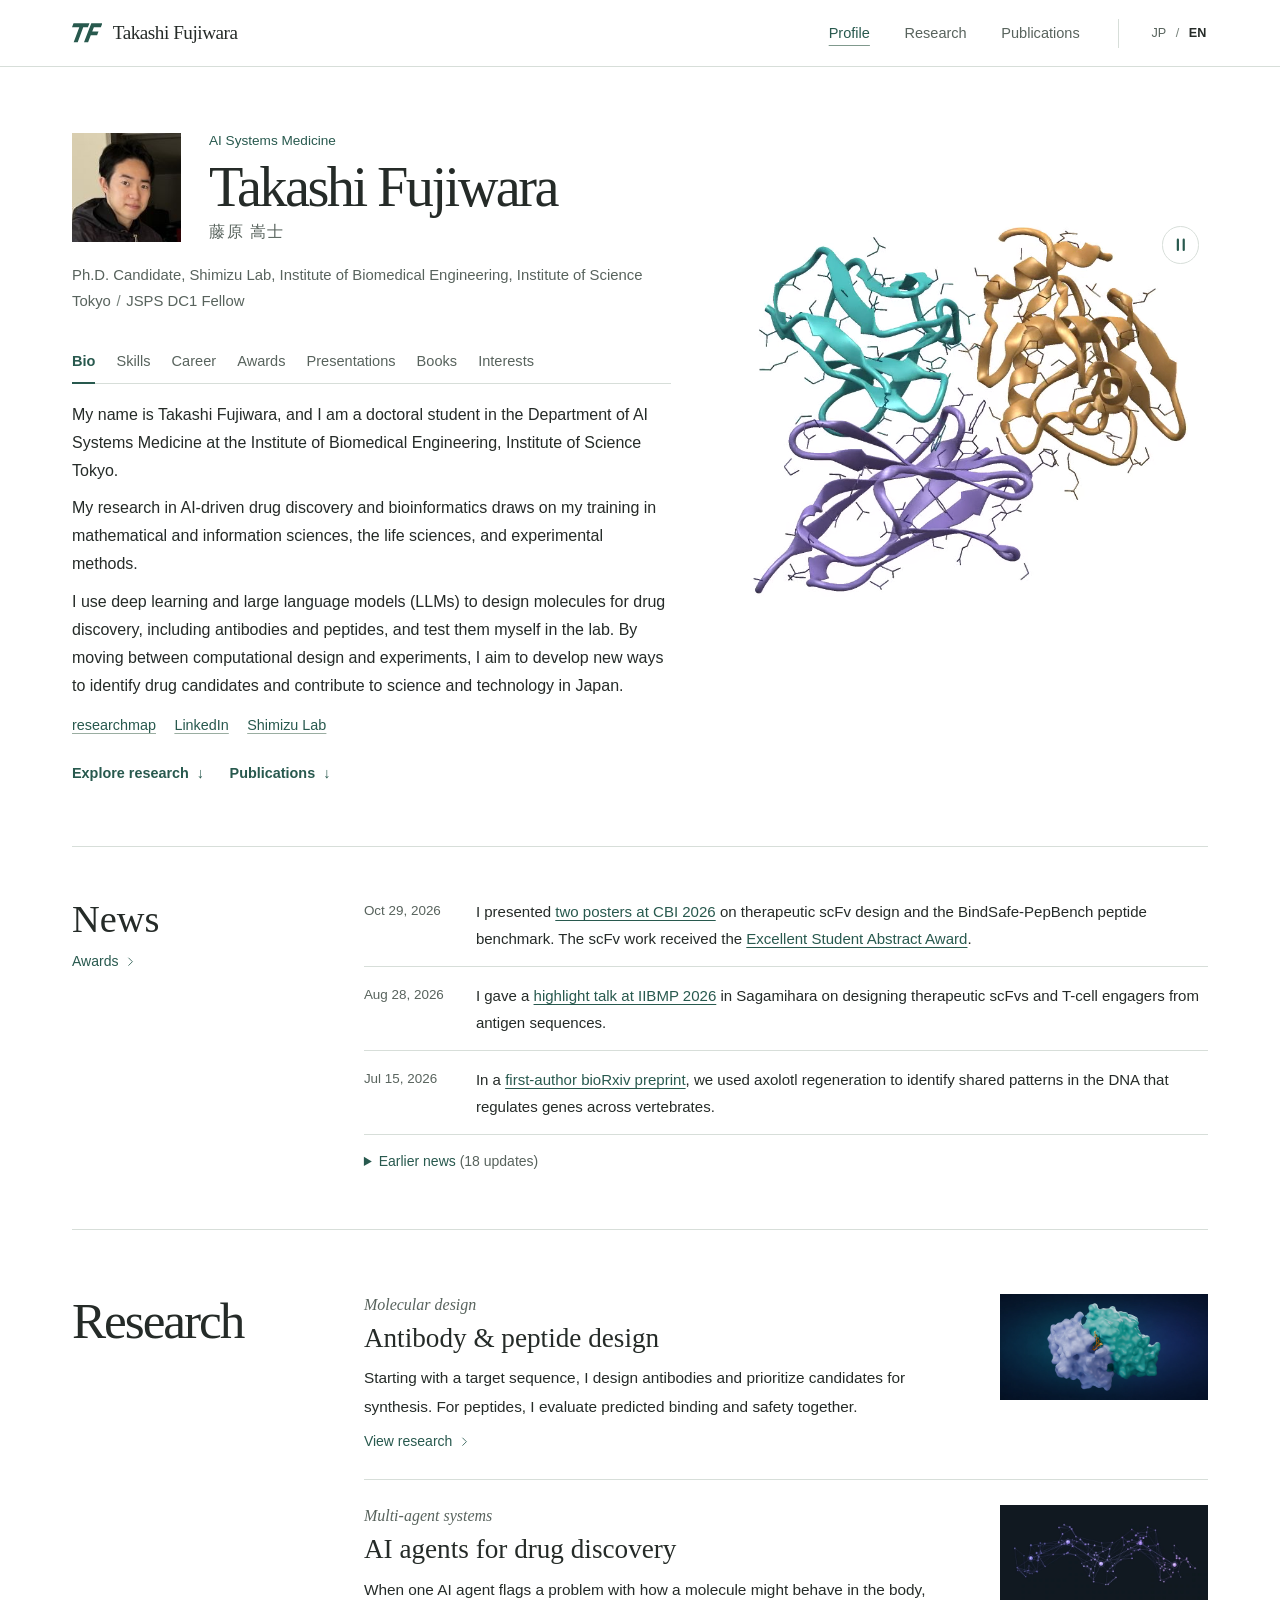
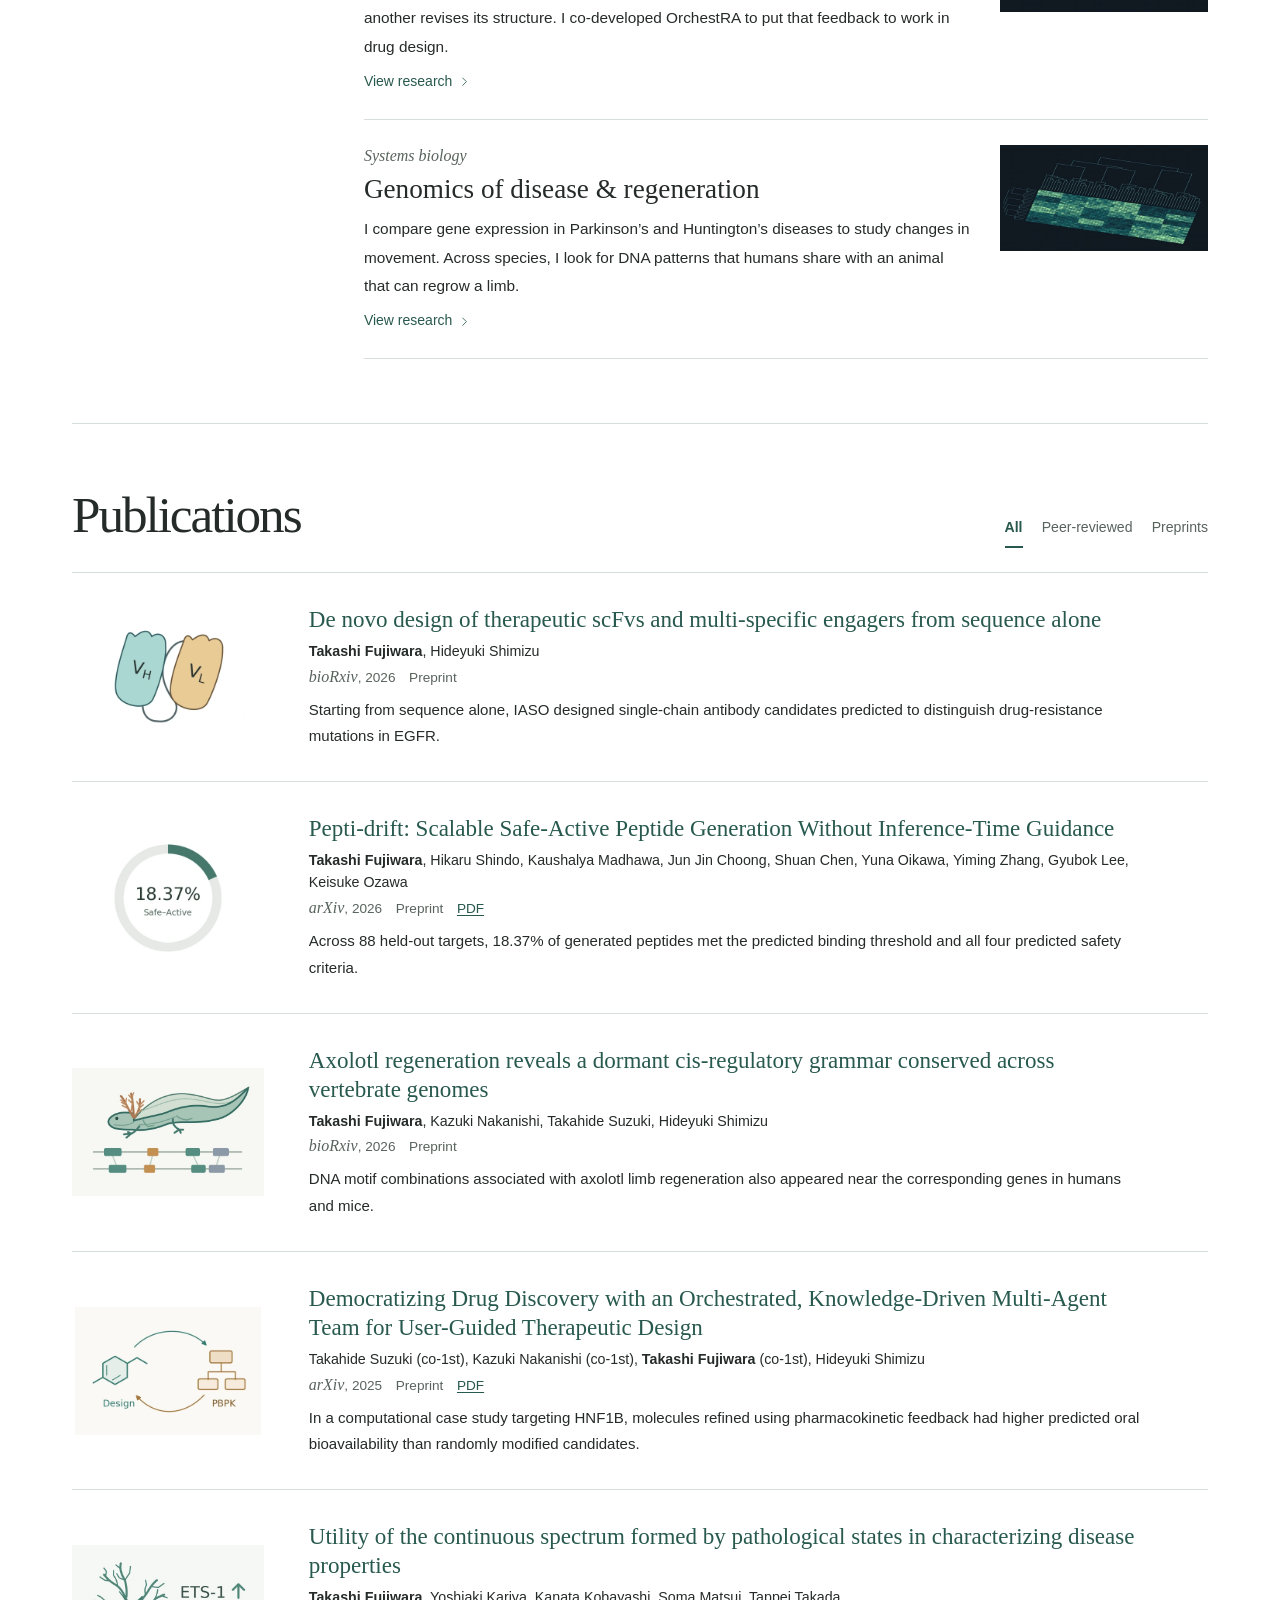
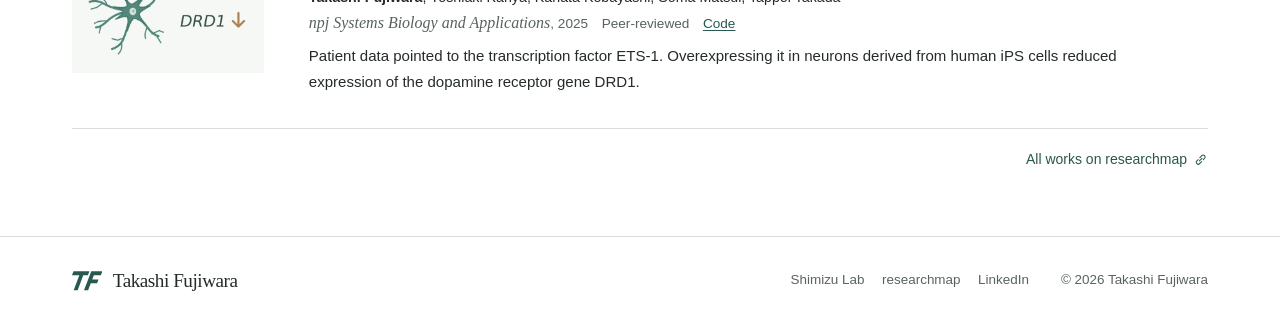
==== commit 10928d91: "Pair each publication with a research illustration and compact citation" ====
--- a/en/index.html
+++ b/en/index.html
@@ -1,4 +1,4 @@
-<!doctype html><html lang="en"><head><meta charset="utf-8"><meta name="viewport" content="width=device-width, initial-scale=1"><meta name="theme-color" content="#ffffff"><title>Takashi Fujiwara | AI Systems Medicine</title><meta name="description" content="Takashi Fujiwara studies how to design antibodies and peptides from protein sequences at Institute of Science Tokyo. Explore his work on molecular design, AI agents for drug discovery, and the genomics of disease and regeneration."><meta property="og:type" content="website"><meta property="og:locale" content="en_US"><meta property="og:title" content="Takashi Fujiwara | AI Systems Medicine"><meta property="og:description" content="Takashi Fujiwara studies how to design antibodies and peptides from protein sequences at Institute of Science Tokyo. Explore his work on molecular design, AI agents for drug discovery, and the genomics of disease and regeneration."><link rel="icon" href="../assets/mark.svg" type="image/svg+xml"><link rel="stylesheet" href="../style.css?v=profile-balance-20261122"><script src="../site.js" defer></script></head><body data-page="home"><a href="#main" class="skip">Skip to content</a>
+<!doctype html><html lang="en"><head><meta charset="utf-8"><meta name="viewport" content="width=device-width, initial-scale=1"><meta name="theme-color" content="#ffffff"><title>Takashi Fujiwara | AI Systems Medicine</title><meta name="description" content="Takashi Fujiwara studies how to design antibodies and peptides from protein sequences at Institute of Science Tokyo. Explore his work on molecular design, AI agents for drug discovery, and the genomics of disease and regeneration."><meta property="og:type" content="website"><meta property="og:locale" content="en_US"><meta property="og:title" content="Takashi Fujiwara | AI Systems Medicine"><meta property="og:description" content="Takashi Fujiwara studies how to design antibodies and peptides from protein sequences at Institute of Science Tokyo. Explore his work on molecular design, AI agents for drug discovery, and the genomics of disease and regeneration."><link rel="icon" href="../assets/mark.svg" type="image/svg+xml"><link rel="stylesheet" href="../style.css?v=publications-20261122"><script src="../site.js" defer></script></head><body data-page="home"><a href="#main" class="skip">Skip to content</a>
     <header class="mast"><div class="container mast-inner"><a class="brand" href="index.html#overview" aria-label="Takashi Fujiwara"><svg class="logo-mark" viewBox="0 0 40 38" aria-hidden="true"><g fill="currentColor"><path d="M2 6h21l-2.1 5.1h-6.1L7.5 31H2.2l7.4-19.9H0z"/><path d="M25.4 6H40l-2 5.1H28.8l-2.2 5.6h8.3l-1.9 5h-8.3l-3.5 9.3h-5.4z"/></g></svg><span>Takashi Fujiwara</span></a><div class="desktop-nav"><nav aria-label="Main navigation"><a data-section="profile" class="active" href="index.html#profile">Profile</a><a data-section="research" class="" href="index.html#research">Research</a><a data-section="publications" class="" href="index.html#publications">Publications</a></nav></div><div class="languages" aria-label="Language"><svg class="icon" viewBox="0 0 24 24" fill="none" stroke="currentColor" stroke-width="1.6" stroke-linecap="round" stroke-linejoin="round" aria-hidden="true"><circle cx="12" cy="12" r="8.5"/><ellipse cx="12" cy="12" rx="4" ry="8.5"/><path d="M3.5 12h17"/></svg><a href="../index.html" lang="ja" hreflang="ja" data-lang="ja">JP</a><span>/</span><a href="index.html" lang="en" hreflang="en" data-lang="en" aria-current="true">EN</a></div><button id="menu-toggle" type="button" aria-expanded="false" aria-controls="mobile-nav" aria-label="Menu"><svg class="icon" viewBox="0 0 24 24" fill="none" stroke="currentColor" stroke-width="1.6" stroke-linecap="round" stroke-linejoin="round" aria-hidden="true"><path d="M3 6h18M3 12h18M3 18h18"/></svg><svg class="icon" viewBox="0 0 24 24" fill="none" stroke="currentColor" stroke-width="1.6" stroke-linecap="round" stroke-linejoin="round" aria-hidden="true"><path d="m5 5 14 14M19 5 5 19"/></svg></button></div><nav id="mobile-nav" hidden aria-label="Mobile navigation"><a data-section="profile" class="active" href="index.html#profile">Profile</a><a data-section="research" class="" href="index.html#research">Research</a><a data-section="publications" class="" href="index.html#publications">Publications</a></nav></header><main id="main"><div id="overview"></div><section id="profile" class="hero" aria-label="Profile"><div class="container hero-inner">
         <div class="hero-copy">
           <div class="profile-identity">
@@ -203,4 +203,44 @@
 </details>
   </div>
 </div>
-</section><section class="section research" id="research"><div class="container"><div class="section-title"><h2>Research</h2></div><div class="research-cards"><a class="research-card antibody" href="research/antibody/index.html"><div class="card-visual"><img src="../assets/antibody.webp?v=1x9q-surface" alt="" width="1760" height="638"></div><div class="card-copy"><div class="topic">Molecular design</div><h3>Antibody & peptide design</h3><p>Starting with a target sequence, I design antibodies and prioritize candidates for synthesis. For peptides, I evaluate predicted binding and safety together.</p><span class="details-link">View research<svg class="icon" viewBox="0 0 24 24" fill="none" stroke="currentColor" stroke-width="1.6" stroke-linecap="round" stroke-linejoin="round" aria-hidden="true"><path d="m9 5 7 7-7 7"/></svg></span></div></a><a class="research-card agents" href="research/agents/index.html"><div class="card-visual"><img src="../assets/agents.webp" alt="" width="800" height="290"></div><div class="card-copy"><div class="topic">Multi-agent systems</div><h3>AI agents for drug discovery</h3><p>When one AI agent flags a problem with how a molecule might behave in the body, another revises its structure. I co-developed OrchestRA to put that feedback to work in drug design.</p><span class="details-link">View research<svg class="icon" viewBox="0 0 24 24" fill="none" stroke="currentColor" stroke-width="1.6" stroke-linecap="round" stroke-linejoin="round" aria-hidden="true"><path d="m9 5 7 7-7 7"/></svg></span></div></a><a class="research-card systems" href="research/systems/index.html"><div class="card-visual"><img src="../assets/systems.webp" alt="" width="800" height="290"></div><div class="card-copy"><div class="topic">Systems biology</div><h3>Genomics of disease & regeneration</h3><p>I compare gene expression in Parkinson’s and Huntington’s diseases to study changes in movement. Across species, I look for DNA patterns that humans share with an animal that can regrow a limb.</p><span class="details-link">View research<svg class="icon" viewBox="0 0 24 24" fill="none" stroke="currentColor" stroke-width="1.6" stroke-linecap="round" stroke-linejoin="round" aria-hidden="true"><path d="m9 5 7 7-7 7"/></svg></span></div></a></div></div></section><section class="section pubs" id="publications"><div class="container"><div class="section-top"><div class="section-title"><h2>Publications</h2></div><div class="filters" role="group" aria-label="Filter publications"><button type="button" data-filter="all" aria-pressed="true">All</button><button type="button" data-filter="article" aria-pressed="false">Peer-reviewed</button><button type="button" data-filter="preprint" aria-pressed="false">Preprints</button></div></div><p class="sr-only" id="filter-status" role="status"></p><div class="papers"><article class="paper" data-kind="preprint"><div class="paper-year">2026</div><div class="paper-copy"><div class="paper-venue"><span class="kind preprint">Preprint</span><span>bioRxiv</span></div><h3 lang="en"><a href="https://doi.org/10.64898/2026.03.17.712263">De novo design of therapeutic scFvs and multi-specific engagers from sequence alone</a></h3><p class="authors"><strong>Takashi Fujiwara</strong>, Hideyuki Shimizu</p><p class="paper-summary">In computational tests, IASO identified antibody candidates predicted to distinguish drug-resistance mutations in EGFR. We also used its single-chain antibodies to design a bispecific molecule intended to bring T cells into contact with target cells.</p></div><a class="paper-link" aria-label="Read paper — De novo design of therapeutic scFvs and multi-specific engagers from sequence alone" href="https://doi.org/10.64898/2026.03.17.712263"><svg class="icon" viewBox="0 0 24 24" fill="none" stroke="currentColor" stroke-width="1.6" stroke-linecap="round" stroke-linejoin="round" aria-hidden="true"><path d="M6 3h8l4 4v14H6z"/><path d="M14 3v5h4M9 12h6m-6 4h6"/></svg></a></article><article class="paper" data-kind="preprint"><div class="paper-year">2026</div><div class="paper-copy"><div class="paper-venue"><span class="kind preprint">Preprint</span><span>arXiv</span></div><h3 lang="en"><a href="https://arxiv.org/abs/2606.27824">Pepti-drift: Scalable Safe-Active Peptide Generation Without Inference-Time Guidance</a></h3><p class="authors"><strong>Takashi Fujiwara</strong>, Hikaru Shindo, Kaushalya Madhawa, Jun Jin Choong, Shuan Chen, Yuna Oikawa, Yiming Zhang, Gyubok Lee, Keisuke Ozawa</p><p class="paper-summary">Longer peptides tended to score better for predicted binding and worse for safety, complicating comparisons between models. Across 88 held-out targets, 18.37% of Pepti-drift’s candidates met the predicted binding threshold and all four safety criteria.</p></div><a class="paper-link" aria-label="Read paper — Pepti-drift: Scalable Safe-Active Peptide Generation Without Inference-Time Guidance" href="https://arxiv.org/abs/2606.27824"><svg class="icon" viewBox="0 0 24 24" fill="none" stroke="currentColor" stroke-width="1.6" stroke-linecap="round" stroke-linejoin="round" aria-hidden="true"><path d="M6 3h8l4 4v14H6z"/><path d="M14 3v5h4M9 12h6m-6 4h6"/></svg></a></article><article class="paper" data-kind="preprint"><div class="paper-year">2026</div><div class="paper-copy"><div class="paper-venue"><span class="kind preprint">Preprint</span><span>bioRxiv</span></div><h3 lang="en"><a href="https://doi.org/10.64898/2026.07.13.738357">Axolotl regeneration reveals a dormant cis-regulatory grammar conserved across vertebrate genomes</a></h3><p class="authors"><strong>Takashi Fujiwara</strong>, Kazuki Nakanishi, Takahide Suzuki, Hideyuki Shimizu</p><p class="paper-summary">We found combinations of short DNA motifs associated with axolotl limb regeneration near the corresponding genes in humans and mice. AlphaGenome predicted low transcriptional activity at the strongest mammalian candidate sites.</p></div><a class="paper-link" aria-label="Read paper — Axolotl regeneration reveals a dormant cis-regulatory grammar conserved across vertebrate genomes" href="https://doi.org/10.64898/2026.07.13.738357"><svg class="icon" viewBox="0 0 24 24" fill="none" stroke="currentColor" stroke-width="1.6" stroke-linecap="round" stroke-linejoin="round" aria-hidden="true"><path d="M6 3h8l4 4v14H6z"/><path d="M14 3v5h4M9 12h6m-6 4h6"/></svg></a></article><article class="paper" data-kind="preprint"><div class="paper-year">2025</div><div class="paper-copy"><div class="paper-venue"><span class="kind preprint">Preprint</span><span>arXiv</span></div><h3 lang="en"><a href="https://arxiv.org/abs/2512.21623">Democratizing Drug Discovery with an Orchestrated, Knowledge-Driven Multi-Agent Team for User-Guided Therapeutic Design</a></h3><p class="authors">Takahide Suzuki (co-1st), Kazuki Nakanishi (co-1st), <strong>Takashi Fujiwara</strong> (co-1st), Hideyuki Shimizu</p><p class="paper-summary">In a diabetes case study targeting HNF1B, molecules refined using pharmacokinetic feedback had higher predicted oral bioavailability than molecules whose structures were modified at random.</p></div><a class="paper-link" aria-label="Read paper — Democratizing Drug Discovery with an Orchestrated, Knowledge-Driven Multi-Agent Team for User-Guided Therapeutic Design" href="https://arxiv.org/abs/2512.21623"><svg class="icon" viewBox="0 0 24 24" fill="none" stroke="currentColor" stroke-width="1.6" stroke-linecap="round" stroke-linejoin="round" aria-hidden="true"><path d="M6 3h8l4 4v14H6z"/><path d="M14 3v5h4M9 12h6m-6 4h6"/></svg></a></article><article class="paper" data-kind="article"><div class="paper-year">2025</div><div class="paper-copy"><div class="paper-venue"><span class="kind article">Peer-reviewed</span><span>npj Systems Biology and Applications</span></div><h3 lang="en"><a href="https://doi.org/10.1038/s41540-025-00579-x">Utility of the continuous spectrum formed by pathological states in characterizing disease properties</a></h3><p class="authors"><strong>Takashi Fujiwara</strong>, Yoshiaki Kariya, Kanata Kobayashi, Soma Matsui, Tappei Takada</p><p class="paper-summary">Patient data pointed to the transcription factor ETS-1. In human iPSC-derived neurons, increasing ETS-1 expression reduced expression of the gene for the D1 dopamine receptor, which helps regulate movement.</p></div><a class="paper-link" aria-label="Read paper — Utility of the continuous spectrum formed by pathological states in characterizing disease properties" href="https://doi.org/10.1038/s41540-025-00579-x"><svg class="icon" viewBox="0 0 24 24" fill="none" stroke="currentColor" stroke-width="1.6" stroke-linecap="round" stroke-linejoin="round" aria-hidden="true"><path d="M6 3h8l4 4v14H6z"/><path d="M14 3v5h4M9 12h6m-6 4h6"/></svg></a></article></div><div class="section-end"><a class="external" href="https://researchmap.jp/takashi_fujiwara">All works on researchmap<svg class="icon" viewBox="0 0 24 24" fill="none" stroke="currentColor" stroke-width="1.6" stroke-linecap="round" stroke-linejoin="round" aria-hidden="true"><path d="m10 14 4-4m-6 2-2 2a3 3 0 0 0 4.25 4.25l3.25-3.25M16 12l2-2a3 3 0 0 0-4.25-4.25l-3.25 3.25"/></svg></a></div></div></section></main><footer><div class="container footer-wrap"><a class="brand" href="index.html#overview" aria-label="Takashi Fujiwara"><svg class="logo-mark" viewBox="0 0 40 38" aria-hidden="true"><g fill="currentColor"><path d="M2 6h21l-2.1 5.1h-6.1L7.5 31H2.2l7.4-19.9H0z"/><path d="M25.4 6H40l-2 5.1H28.8l-2.2 5.6h8.3l-1.9 5h-8.3l-3.5 9.3h-5.4z"/></g></svg><span>Takashi Fujiwara</span></a><div class="footer-links"><a href="https://shimizuhideyuki-lab.org/t_fujiwara/">Shimizu Lab</a><a href="https://researchmap.jp/takashi_fujiwara">researchmap</a><a href="https://www.linkedin.com/in/takashi-fujiwara-124292261/">LinkedIn</a></div><small>© 2026 Takashi Fujiwara</small></div></footer></body></html>+</section><section class="section research" id="research"><div class="container"><div class="section-title"><h2>Research</h2></div><div class="research-cards"><a class="research-card antibody" href="research/antibody/index.html"><div class="card-visual"><img src="../assets/antibody.webp?v=1x9q-surface" alt="" width="1760" height="638"></div><div class="card-copy"><div class="topic">Molecular design</div><h3>Antibody & peptide design</h3><p>Starting with a target sequence, I design antibodies and prioritize candidates for synthesis. For peptides, I evaluate predicted binding and safety together.</p><span class="details-link">View research<svg class="icon" viewBox="0 0 24 24" fill="none" stroke="currentColor" stroke-width="1.6" stroke-linecap="round" stroke-linejoin="round" aria-hidden="true"><path d="m9 5 7 7-7 7"/></svg></span></div></a><a class="research-card agents" href="research/agents/index.html"><div class="card-visual"><img src="../assets/agents.webp" alt="" width="800" height="290"></div><div class="card-copy"><div class="topic">Multi-agent systems</div><h3>AI agents for drug discovery</h3><p>When one AI agent flags a problem with how a molecule might behave in the body, another revises its structure. I co-developed OrchestRA to put that feedback to work in drug design.</p><span class="details-link">View research<svg class="icon" viewBox="0 0 24 24" fill="none" stroke="currentColor" stroke-width="1.6" stroke-linecap="round" stroke-linejoin="round" aria-hidden="true"><path d="m9 5 7 7-7 7"/></svg></span></div></a><a class="research-card systems" href="research/systems/index.html"><div class="card-visual"><img src="../assets/systems.webp" alt="" width="800" height="290"></div><div class="card-copy"><div class="topic">Systems biology</div><h3>Genomics of disease & regeneration</h3><p>I compare gene expression in Parkinson’s and Huntington’s diseases to study changes in movement. Across species, I look for DNA patterns that humans share with an animal that can regrow a limb.</p><span class="details-link">View research<svg class="icon" viewBox="0 0 24 24" fill="none" stroke="currentColor" stroke-width="1.6" stroke-linecap="round" stroke-linejoin="round" aria-hidden="true"><path d="m9 5 7 7-7 7"/></svg></span></div></a></div></div></section><section class="section pubs" id="publications"><div class="container"><div class="section-top"><div class="section-title"><h2>Publications</h2></div><div class="filters" role="group" aria-label="Filter publications"><button type="button" data-filter="all" aria-pressed="true">All</button><button type="button" data-filter="article" aria-pressed="false">Peer-reviewed</button><button type="button" data-filter="preprint" aria-pressed="false">Preprints</button></div></div><p class="sr-only" id="filter-status" role="status"></p><div class="papers"><article class="paper" data-kind="preprint">
+  <img class="paper-thumb" src="../assets/publications/iaso.webp" alt="Heavy- and light-chain variable domains joined by a linker in a single-chain antibody." width="480" height="330" loading="lazy" decoding="async">
+  <div class="paper-copy">
+    <h3 lang="en"><a href="https://doi.org/10.64898/2026.03.17.712263">De novo design of therapeutic scFvs and multi-specific engagers from sequence alone</a></h3>
+    <p class="authors"><strong>Takashi Fujiwara</strong>, Hideyuki Shimizu</p>
+    <div class="paper-meta"><span><cite lang="en">bioRxiv</cite>, <time datetime="2026">2026</time></span><span>Preprint</span></div>
+    <p class="paper-summary">Starting from sequence alone, IASO designed single-chain antibody candidates predicted to distinguish drug-resistance mutations in EGFR.</p>
+  </div>
+</article><article class="paper" data-kind="preprint">
+  <img class="paper-thumb" src="../assets/publications/pepti.webp" alt="A ring chart marks the 18.37% of generated peptides that met all predicted binding and safety criteria." width="480" height="330" loading="lazy" decoding="async">
+  <div class="paper-copy">
+    <h3 lang="en"><a href="https://arxiv.org/abs/2606.27824">Pepti-drift: Scalable Safe-Active Peptide Generation Without Inference-Time Guidance</a></h3>
+    <p class="authors"><strong>Takashi Fujiwara</strong>, Hikaru Shindo, Kaushalya Madhawa, Jun Jin Choong, Shuan Chen, Yuna Oikawa, Yiming Zhang, Gyubok Lee, Keisuke Ozawa</p>
+    <div class="paper-meta"><span><cite lang="en">arXiv</cite>, <time datetime="2026">2026</time></span><span>Preprint</span><a href="https://arxiv.org/pdf/2606.27824">PDF<span class="sr-only"> — Pepti-drift: Scalable Safe-Active Peptide Generation Without Inference-Time Guidance</span></a></div>
+    <p class="paper-summary">Across 88 held-out targets, 18.37% of generated peptides met the predicted binding threshold and all four predicted safety criteria.</p>
+  </div>
+</article><article class="paper" data-kind="preprint">
+  <img class="paper-thumb" src="../assets/publications/axolotl.webp" alt="An axolotl above two stretches of DNA with conserved motif combinations." width="600" height="400" loading="lazy" decoding="async">
+  <div class="paper-copy">
+    <h3 lang="en"><a href="https://doi.org/10.64898/2026.07.13.738357">Axolotl regeneration reveals a dormant cis-regulatory grammar conserved across vertebrate genomes</a></h3>
+    <p class="authors"><strong>Takashi Fujiwara</strong>, Kazuki Nakanishi, Takahide Suzuki, Hideyuki Shimizu</p>
+    <div class="paper-meta"><span><cite lang="en">bioRxiv</cite>, <time datetime="2026">2026</time></span><span>Preprint</span></div>
+    <p class="paper-summary">DNA motif combinations associated with axolotl limb regeneration also appeared near the corresponding genes in humans and mice.</p>
+  </div>
+</article><article class="paper" data-kind="preprint">
+  <img class="paper-thumb" src="../assets/publications/orchestra.webp" alt="A feedback loop connects molecular design with pharmacokinetic modeling." width="480" height="330" loading="lazy" decoding="async">
+  <div class="paper-copy">
+    <h3 lang="en"><a href="https://arxiv.org/abs/2512.21623">Democratizing Drug Discovery with an Orchestrated, Knowledge-Driven Multi-Agent Team for User-Guided Therapeutic Design</a></h3>
+    <p class="authors">Takahide Suzuki (co-1st), Kazuki Nakanishi (co-1st), <strong>Takashi Fujiwara</strong> (co-1st), Hideyuki Shimizu</p>
+    <div class="paper-meta"><span><cite lang="en">arXiv</cite>, <time datetime="2025">2025</time></span><span>Preprint</span><a href="https://arxiv.org/pdf/2512.21623">PDF<span class="sr-only"> — Democratizing Drug Discovery with an Orchestrated, Knowledge-Driven Multi-Agent Team for User-Guided Therapeutic Design</span></a></div>
+    <p class="paper-summary">In a computational case study targeting HNF1B, molecules refined using pharmacokinetic feedback had higher predicted oral bioavailability than randomly modified candidates.</p>
+  </div>
+</article><article class="paper" data-kind="article">
+  <img class="paper-thumb" src="../assets/publications/spectrum.webp" alt="A neuron beside arrows showing increased ETS-1 and decreased DRD1 expression." width="600" height="400" loading="lazy" decoding="async">
+  <div class="paper-copy">
+    <h3 lang="en"><a href="https://doi.org/10.1038/s41540-025-00579-x">Utility of the continuous spectrum formed by pathological states in characterizing disease properties</a></h3>
+    <p class="authors"><strong>Takashi Fujiwara</strong>, Yoshiaki Kariya, Kanata Kobayashi, Soma Matsui, Tappei Takada</p>
+    <div class="paper-meta"><span><cite lang="en">npj Systems Biology and Applications</cite>, <time datetime="2025">2025</time></span><span>Peer-reviewed</span><a href="https://github.com/kyoshiaki-tky/SFA">Code<span class="sr-only"> — Utility of the continuous spectrum formed by pathological states in characterizing disease properties</span></a></div>
+    <p class="paper-summary">Patient data pointed to the transcription factor ETS-1. Overexpressing it in neurons derived from human iPS cells reduced expression of the dopamine receptor gene DRD1.</p>
+  </div>
+</article></div><div class="section-end"><a class="external" href="https://researchmap.jp/takashi_fujiwara">All works on researchmap<svg class="icon" viewBox="0 0 24 24" fill="none" stroke="currentColor" stroke-width="1.6" stroke-linecap="round" stroke-linejoin="round" aria-hidden="true"><path d="m10 14 4-4m-6 2-2 2a3 3 0 0 0 4.25 4.25l3.25-3.25M16 12l2-2a3 3 0 0 0-4.25-4.25l-3.25 3.25"/></svg></a></div></div></section></main><footer><div class="container footer-wrap"><a class="brand" href="index.html#overview" aria-label="Takashi Fujiwara"><svg class="logo-mark" viewBox="0 0 40 38" aria-hidden="true"><g fill="currentColor"><path d="M2 6h21l-2.1 5.1h-6.1L7.5 31H2.2l7.4-19.9H0z"/><path d="M25.4 6H40l-2 5.1H28.8l-2.2 5.6h8.3l-1.9 5h-8.3l-3.5 9.3h-5.4z"/></g></svg><span>Takashi Fujiwara</span></a><div class="footer-links"><a href="https://shimizuhideyuki-lab.org/t_fujiwara/">Shimizu Lab</a><a href="https://researchmap.jp/takashi_fujiwara">researchmap</a><a href="https://www.linkedin.com/in/takashi-fujiwara-124292261/">LinkedIn</a></div><small>© 2026 Takashi Fujiwara</small></div></footer></body></html>
--- a/style.css
+++ b/style.css
@@ -350,7 +350,7 @@
   margin: .25rem 0 .45rem;
   font: 500 clamp(1.3rem, 2.3vw, 1.7rem)/1.4 var(--serif);
 }
-.card-copy p, .paper-summary {
+.card-copy p {
   max-width: 78ch;
   font-size: .96rem;
   line-height: 1.85;
@@ -393,50 +393,50 @@
   font-weight: 600;
 }
 .filters button:hover { color: var(--accent); }
-.papers { margin-top: 1.75rem; border-top: 1px solid var(--line); }
+.papers { margin-top: 1.5rem; border-top: 1px solid var(--line); }
 .paper {
   display: grid;
-  grid-template-columns: clamp(3rem, 8vw, 7rem) minmax(0, 1fr) 2.55rem;
-  align-items: start;
-  gap: clamp(.8rem, 2.5vw, 2rem);
+  grid-template-columns: clamp(8rem, 16vw, 12rem) minmax(0, 1fr);
+  align-items: center;
+  column-gap: clamp(1.5rem, 3.5vw, 3.25rem);
   border-bottom: 1px solid var(--line);
-  padding-block: 1.5rem;
-}
-.paper-year {
-  font: 400 1.2rem/1.25 var(--serif);
-  font-variant-numeric: tabular-nums;
-}
-.paper-venue {
+  padding-block: clamp(1.35rem, 2.5vw, 2.1rem);
+}
+.paper-thumb {
+  width: 100%;
+  height: auto;
+  aspect-ratio: 3 / 2;
+  object-fit: contain;
+}
+.paper-copy { max-width: 52rem; }
+.paper h3 {
+  font: 500 clamp(1.22rem, 1.8vw, 1.5rem)/1.25 var(--serif);
+  overflow-wrap: anywhere;
+}
+.paper h3 a { color: var(--accent); }
+.authors { margin-top: .38rem; color: var(--text); font-size: .89rem; line-height: 1.55; }
+.authors strong { font-weight: 650; }
+.paper-meta {
   display: flex;
   flex-wrap: wrap;
   align-items: baseline;
-  gap: .25rem .65rem;
+  gap: .15rem .85rem;
+  margin-top: .18rem;
   color: var(--muted);
   font-size: .85rem;
-  line-height: 1.45;
-}
-.paper-venue .kind {
-  padding-right: .65rem;
-  border-right: 1px solid var(--line);
-}
-.paper h3 {
-  max-width: 62ch;
-  margin: .35rem 0;
-  font: 500 clamp(1.25rem, 2.2vw, 1.6rem)/1.28 var(--serif);
-  overflow-wrap: anywhere;
-}
-.paper h3 a { color: var(--text); text-decoration: none; }
-.authors { color: var(--muted); font-size: .88rem; }
-.authors strong { color: var(--text); font-weight: 600; }
-.paper-summary { margin-top: .55rem; }
-.paper-link {
-  display: grid;
-  place-items: center;
-  width: 2.55rem;
-  height: 2.55rem;
-  color: var(--accent);
-}
-.paper-link:hover { outline: 1px solid var(--line); }
+  line-height: 1.55;
+}
+.paper-meta cite { font: italic 1rem/1.45 var(--serif); }
+.paper-meta a {
+  color: var(--accent);
+  text-decoration: underline;
+  text-underline-offset: .18em;
+}
+.paper-summary {
+  margin-top: .55rem;
+  font-size: .94rem;
+  line-height: 1.75;
+}
 .section-end { margin-top: 1rem; text-align: right; }
 
 footer { border-top: 1px solid var(--line); }
@@ -498,10 +498,16 @@
   .card-copy h3 { grid-area: 2 / 1; margin: 0; align-self: start; }
   .card-copy p { grid-column: 1 / -1; margin-top: .25rem; }
   .details-link { grid-column: 1 / -1; margin: .15rem 0 0; }
-  .paper { grid-template-columns: 1fr auto; gap: .3rem .6rem; }
-  .paper-year { grid-area: 1 / 1; align-self: center; }
-  .paper-link { grid-area: 1 / 2; width: 2rem; height: 2rem; }
-  .paper-copy { grid-column: 1 / -1; }
+  .paper {
+    grid-template-columns: clamp(4.75rem, 21vw, 6.5rem) minmax(0, 1fr);
+    gap: .4rem 1rem;
+    padding-block: 1.4rem;
+  }
+  .paper-copy { display: contents; }
+  .paper-thumb { grid-area: 1 / 1; }
+  .paper h3 { grid-area: 1 / 2; font-size: 1.15rem; }
+  .paper .authors, .paper-meta, .paper-summary { grid-column: 1 / -1; margin: 0; }
+  .paper .authors { margin-top: .25rem; }
   .footer-wrap { display: grid; gap: .8rem; }
   .footer-links { margin: 0; }
 }
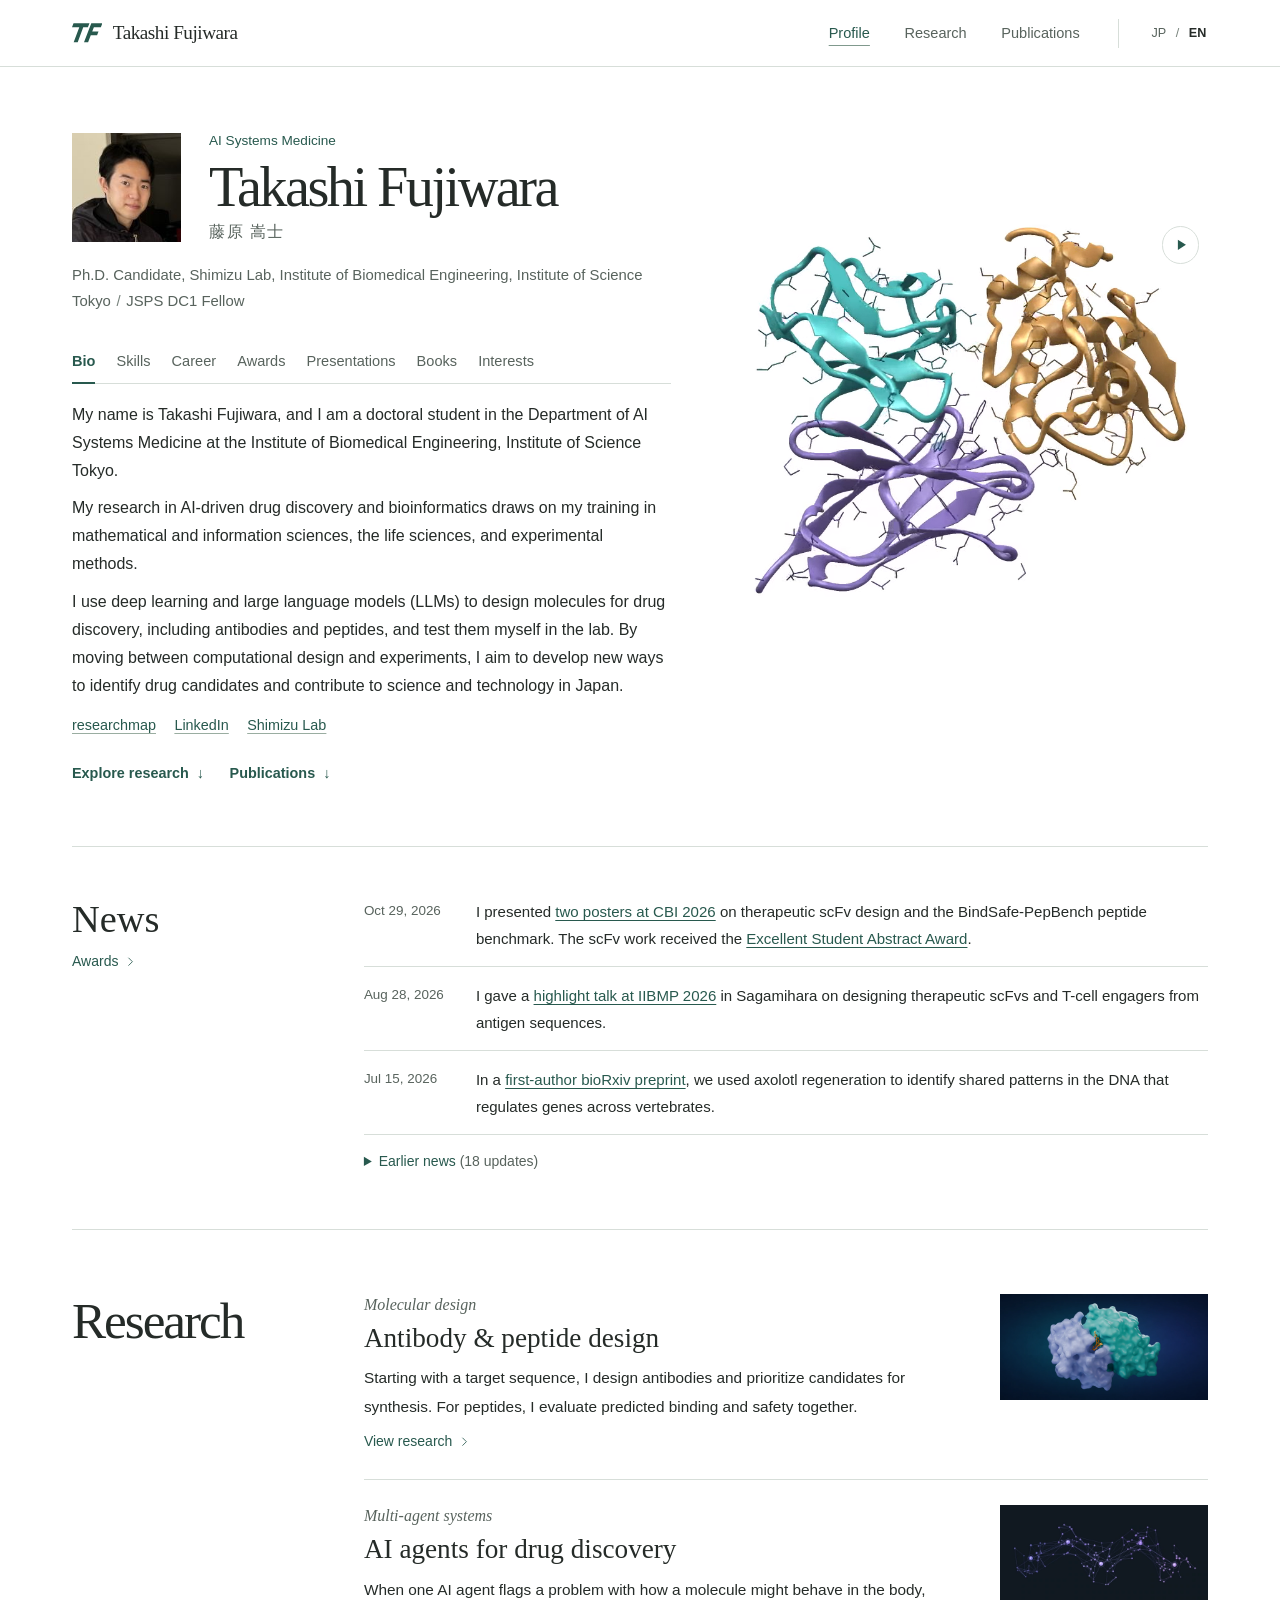
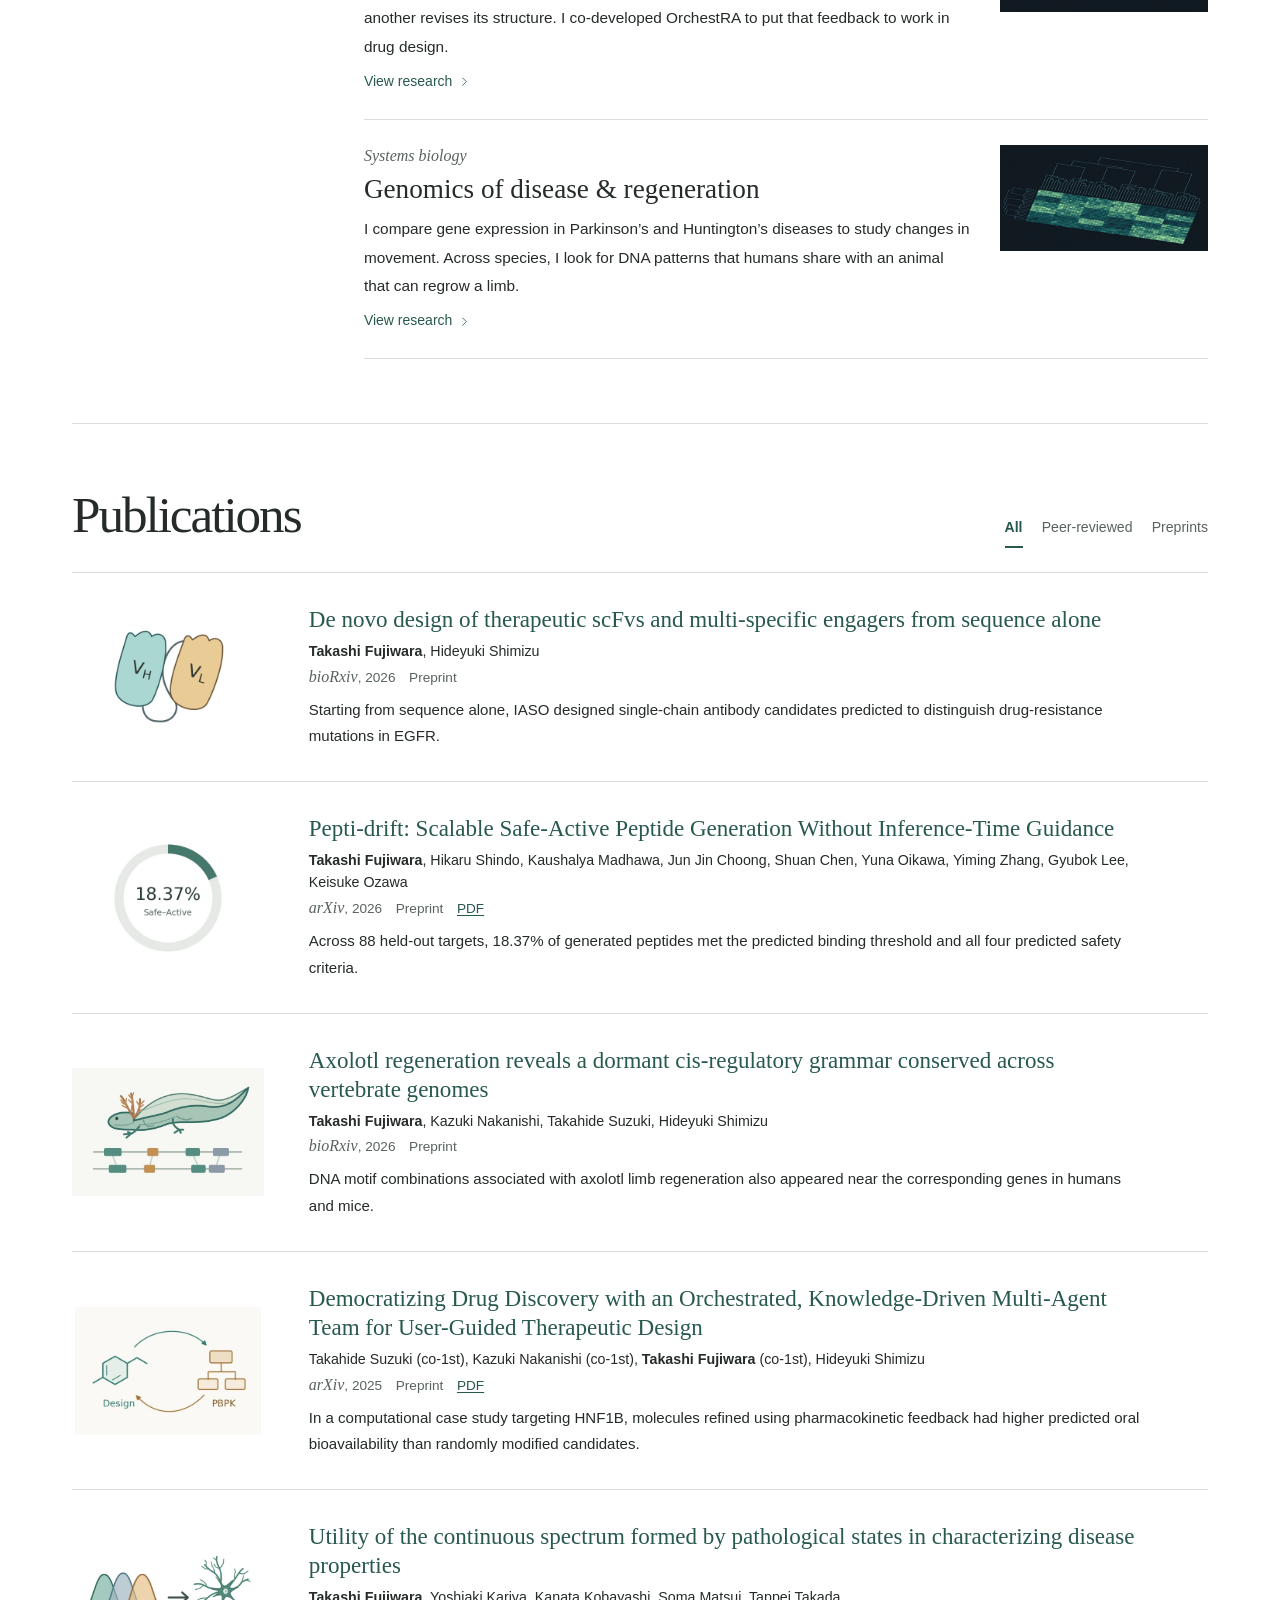
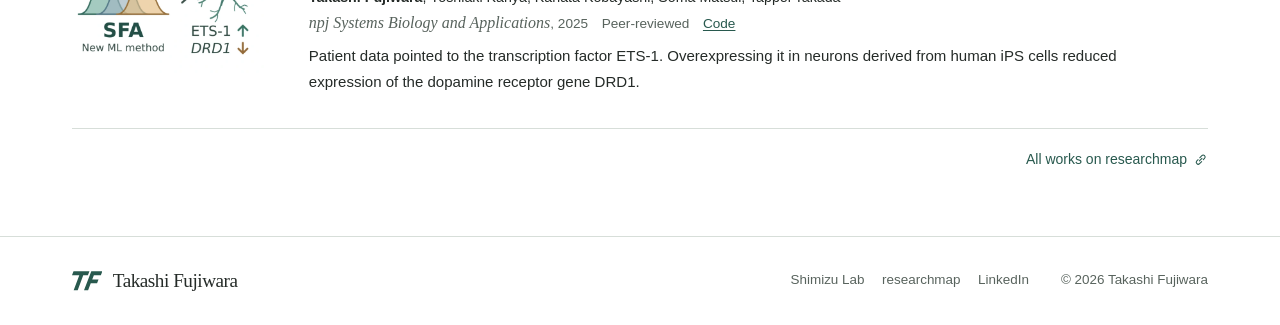
==== commit 36828118: "Show the Spectrum Formation Approach alongside its neuronal validation" ====
--- a/en/index.html
+++ b/en/index.html
@@ -236,7 +236,7 @@
     <p class="paper-summary">In a computational case study targeting HNF1B, molecules refined using pharmacokinetic feedback had higher predicted oral bioavailability than randomly modified candidates.</p>
   </div>
 </article><article class="paper" data-kind="article">
-  <img class="paper-thumb" src="../assets/publications/spectrum.webp" alt="A neuron beside arrows showing increased ETS-1 and decreased DRD1 expression." width="600" height="400" loading="lazy" decoding="async">
+  <img class="paper-thumb" src="../assets/publications/spectrum.webp?v=849a50d4" alt="Our Spectrum Formation Approach (SFA) models overlap between disease and control groups. Analysis of brain gene expression highlighted ETS-1. Overexpressing ETS-1 in human iPSC-derived forebrain neurons reduced DRD1 mRNA." width="600" height="400" loading="lazy" decoding="async">
   <div class="paper-copy">
     <h3 lang="en"><a href="https://doi.org/10.1038/s41540-025-00579-x">Utility of the continuous spectrum formed by pathological states in characterizing disease properties</a></h3>
     <p class="authors"><strong>Takashi Fujiwara</strong>, Yoshiaki Kariya, Kanata Kobayashi, Soma Matsui, Tappei Takada</p>
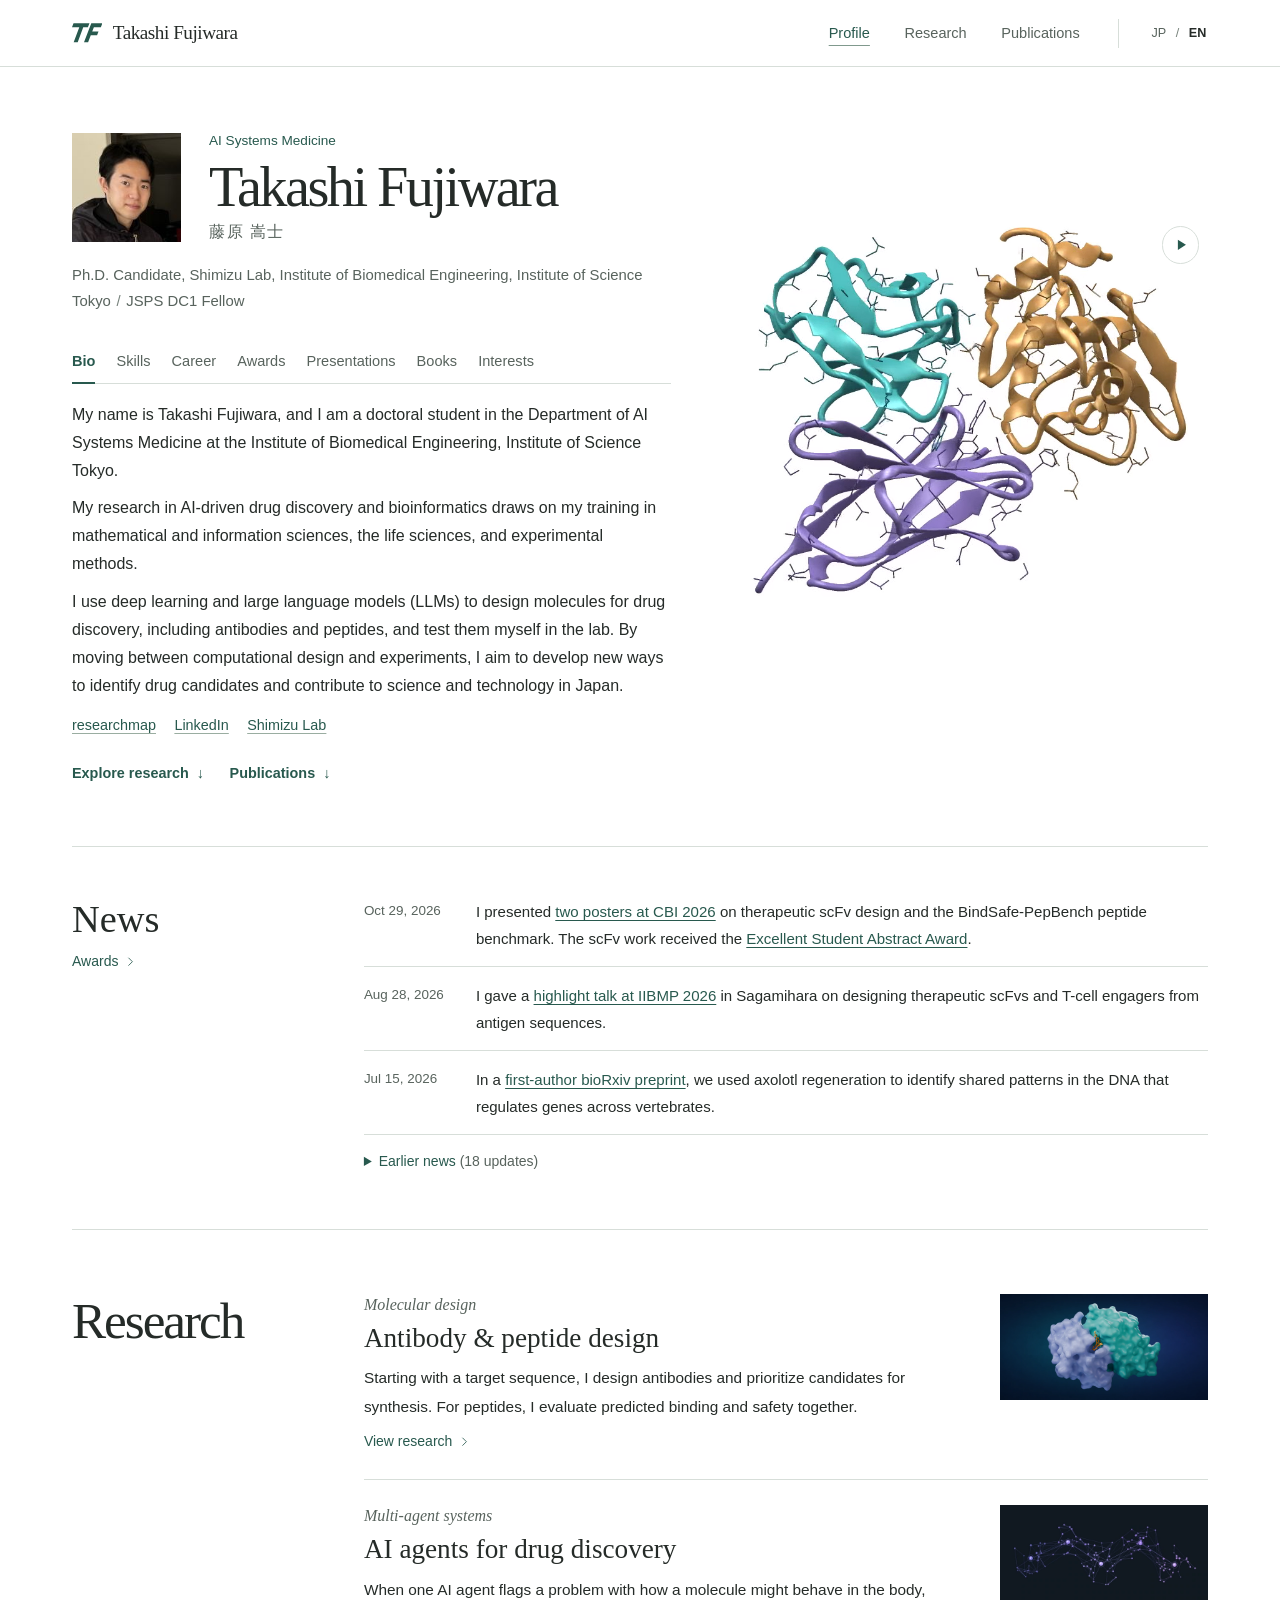
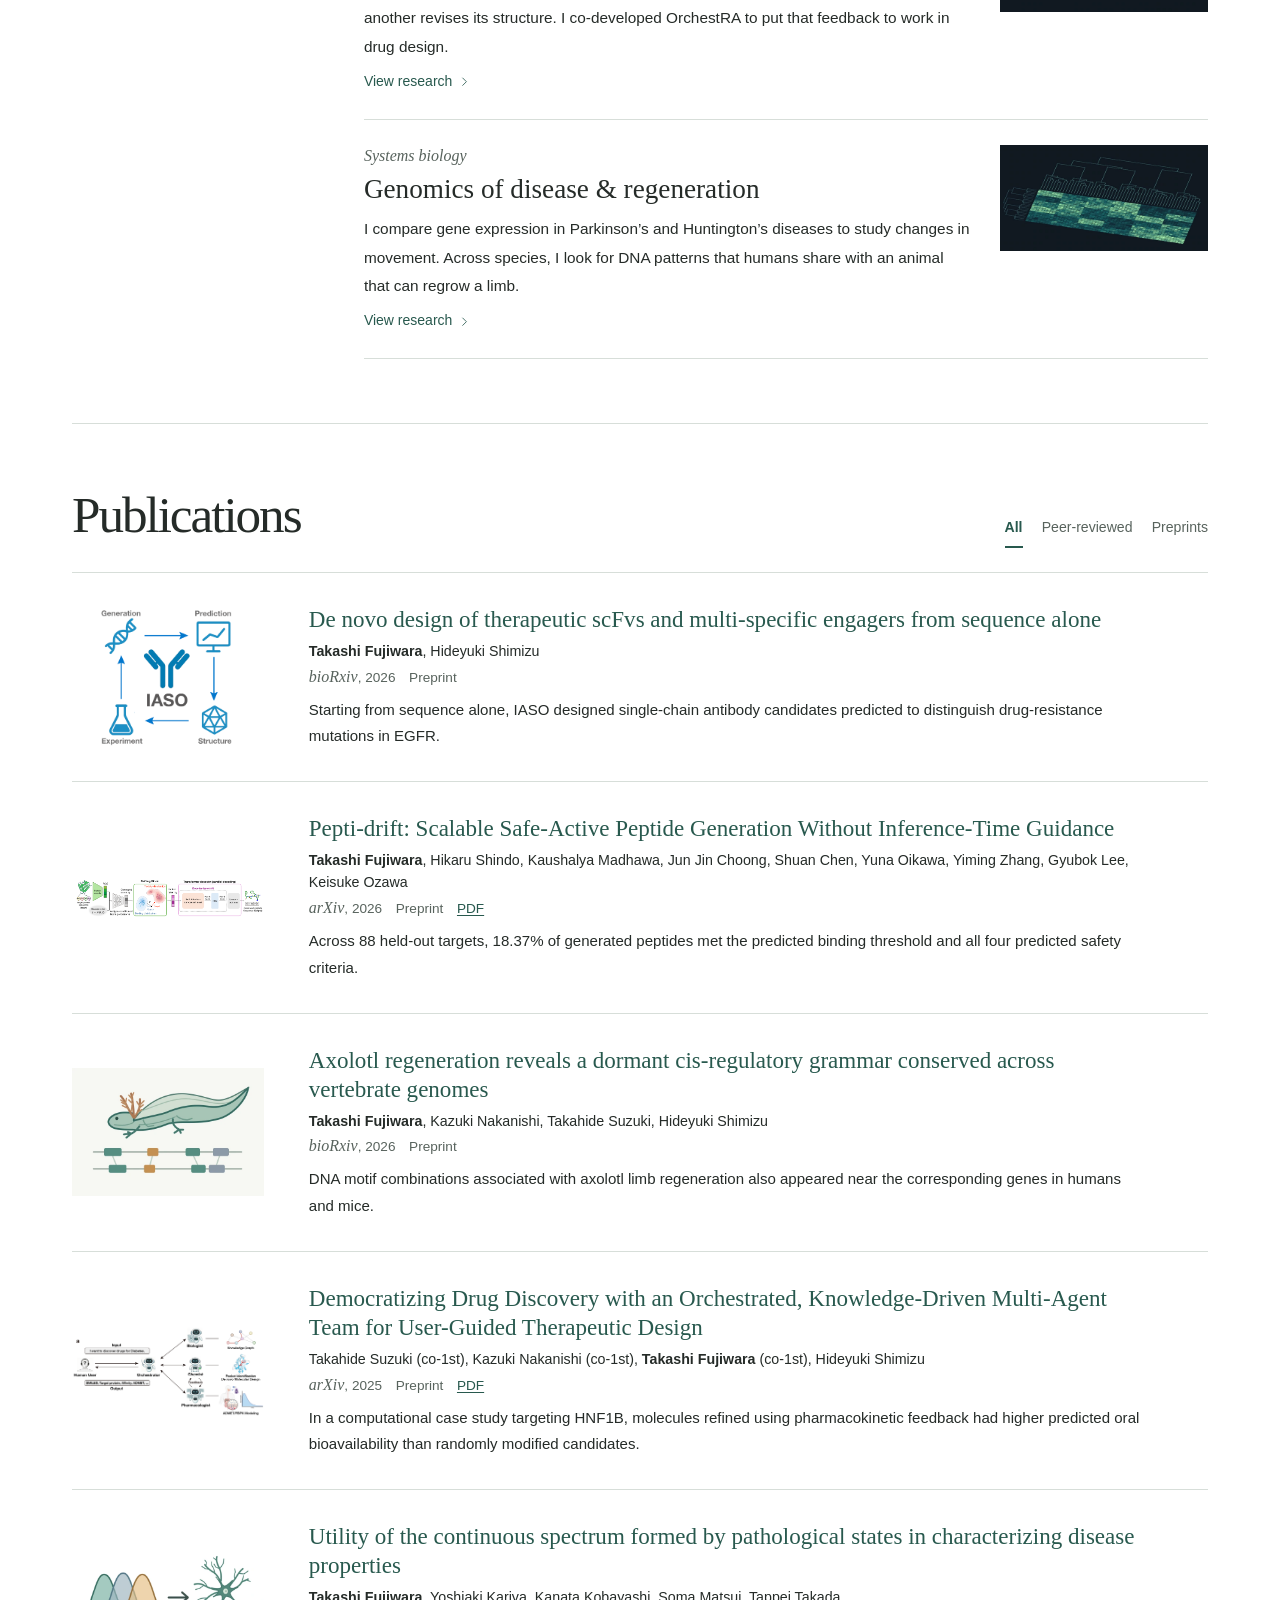
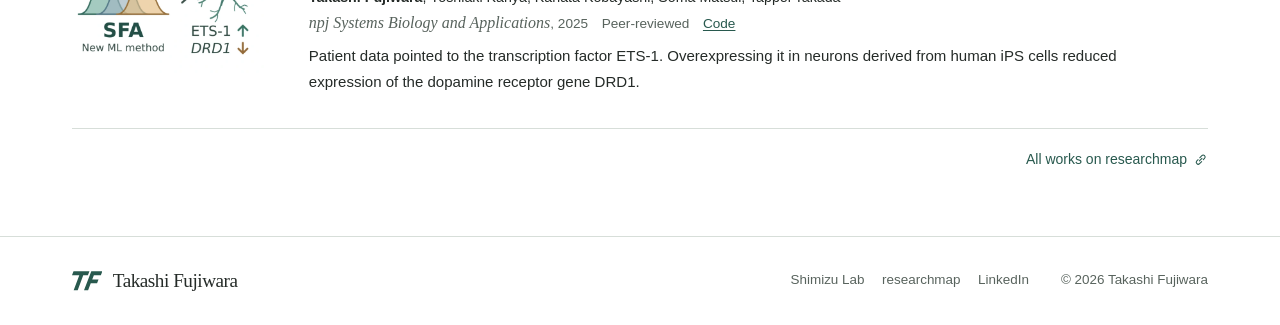
==== commit 3a37ba66: "Use the supplied Pepti-drift, IASO and OrchestRA figures in the publication list" ====
--- a/en/index.html
+++ b/en/index.html
@@ -1,4 +1,4 @@
-<!doctype html><html lang="en"><head><meta charset="utf-8"><meta name="viewport" content="width=device-width, initial-scale=1"><meta name="theme-color" content="#ffffff"><title>Takashi Fujiwara | AI Systems Medicine</title><meta name="description" content="Takashi Fujiwara studies how to design antibodies and peptides from protein sequences at Institute of Science Tokyo. Explore his work on molecular design, AI agents for drug discovery, and the genomics of disease and regeneration."><meta property="og:type" content="website"><meta property="og:locale" content="en_US"><meta property="og:title" content="Takashi Fujiwara | AI Systems Medicine"><meta property="og:description" content="Takashi Fujiwara studies how to design antibodies and peptides from protein sequences at Institute of Science Tokyo. Explore his work on molecular design, AI agents for drug discovery, and the genomics of disease and regeneration."><link rel="icon" href="../assets/mark.svg" type="image/svg+xml"><link rel="stylesheet" href="../style.css?v=publications-20261122"><script src="../site.js" defer></script></head><body data-page="home"><a href="#main" class="skip">Skip to content</a>
+<!doctype html><html lang="en"><head><meta charset="utf-8"><meta name="viewport" content="width=device-width, initial-scale=1"><meta name="theme-color" content="#ffffff"><title>Takashi Fujiwara | AI Systems Medicine</title><meta name="description" content="Takashi Fujiwara studies how to design antibodies and peptides from protein sequences at Institute of Science Tokyo. Explore his work on molecular design, AI agents for drug discovery, and the genomics of disease and regeneration."><meta property="og:type" content="website"><meta property="og:locale" content="en_US"><meta property="og:title" content="Takashi Fujiwara | AI Systems Medicine"><meta property="og:description" content="Takashi Fujiwara studies how to design antibodies and peptides from protein sequences at Institute of Science Tokyo. Explore his work on molecular design, AI agents for drug discovery, and the genomics of disease and regeneration."><link rel="icon" href="../assets/mark.svg" type="image/svg+xml"><link rel="stylesheet" href="../style.css?v=c598d4d523"><script src="../site.js" defer></script></head><body data-page="home"><a href="#main" class="skip">Skip to content</a>
     <header class="mast"><div class="container mast-inner"><a class="brand" href="index.html#overview" aria-label="Takashi Fujiwara"><svg class="logo-mark" viewBox="0 0 40 38" aria-hidden="true"><g fill="currentColor"><path d="M2 6h21l-2.1 5.1h-6.1L7.5 31H2.2l7.4-19.9H0z"/><path d="M25.4 6H40l-2 5.1H28.8l-2.2 5.6h8.3l-1.9 5h-8.3l-3.5 9.3h-5.4z"/></g></svg><span>Takashi Fujiwara</span></a><div class="desktop-nav"><nav aria-label="Main navigation"><a data-section="profile" class="active" href="index.html#profile">Profile</a><a data-section="research" class="" href="index.html#research">Research</a><a data-section="publications" class="" href="index.html#publications">Publications</a></nav></div><div class="languages" aria-label="Language"><svg class="icon" viewBox="0 0 24 24" fill="none" stroke="currentColor" stroke-width="1.6" stroke-linecap="round" stroke-linejoin="round" aria-hidden="true"><circle cx="12" cy="12" r="8.5"/><ellipse cx="12" cy="12" rx="4" ry="8.5"/><path d="M3.5 12h17"/></svg><a href="../index.html" lang="ja" hreflang="ja" data-lang="ja">JP</a><span>/</span><a href="index.html" lang="en" hreflang="en" data-lang="en" aria-current="true">EN</a></div><button id="menu-toggle" type="button" aria-expanded="false" aria-controls="mobile-nav" aria-label="Menu"><svg class="icon" viewBox="0 0 24 24" fill="none" stroke="currentColor" stroke-width="1.6" stroke-linecap="round" stroke-linejoin="round" aria-hidden="true"><path d="M3 6h18M3 12h18M3 18h18"/></svg><svg class="icon" viewBox="0 0 24 24" fill="none" stroke="currentColor" stroke-width="1.6" stroke-linecap="round" stroke-linejoin="round" aria-hidden="true"><path d="m5 5 14 14M19 5 5 19"/></svg></button></div><nav id="mobile-nav" hidden aria-label="Mobile navigation"><a data-section="profile" class="active" href="index.html#profile">Profile</a><a data-section="research" class="" href="index.html#research">Research</a><a data-section="publications" class="" href="index.html#publications">Publications</a></nav></header><main id="main"><div id="overview"></div><section id="profile" class="hero" aria-label="Profile"><div class="container hero-inner">
         <div class="hero-copy">
           <div class="profile-identity">
@@ -204,7 +204,7 @@
   </div>
 </div>
 </section><section class="section research" id="research"><div class="container"><div class="section-title"><h2>Research</h2></div><div class="research-cards"><a class="research-card antibody" href="research/antibody/index.html"><div class="card-visual"><img src="../assets/antibody.webp?v=1x9q-surface" alt="" width="1760" height="638"></div><div class="card-copy"><div class="topic">Molecular design</div><h3>Antibody & peptide design</h3><p>Starting with a target sequence, I design antibodies and prioritize candidates for synthesis. For peptides, I evaluate predicted binding and safety together.</p><span class="details-link">View research<svg class="icon" viewBox="0 0 24 24" fill="none" stroke="currentColor" stroke-width="1.6" stroke-linecap="round" stroke-linejoin="round" aria-hidden="true"><path d="m9 5 7 7-7 7"/></svg></span></div></a><a class="research-card agents" href="research/agents/index.html"><div class="card-visual"><img src="../assets/agents.webp" alt="" width="800" height="290"></div><div class="card-copy"><div class="topic">Multi-agent systems</div><h3>AI agents for drug discovery</h3><p>When one AI agent flags a problem with how a molecule might behave in the body, another revises its structure. I co-developed OrchestRA to put that feedback to work in drug design.</p><span class="details-link">View research<svg class="icon" viewBox="0 0 24 24" fill="none" stroke="currentColor" stroke-width="1.6" stroke-linecap="round" stroke-linejoin="round" aria-hidden="true"><path d="m9 5 7 7-7 7"/></svg></span></div></a><a class="research-card systems" href="research/systems/index.html"><div class="card-visual"><img src="../assets/systems.webp" alt="" width="800" height="290"></div><div class="card-copy"><div class="topic">Systems biology</div><h3>Genomics of disease & regeneration</h3><p>I compare gene expression in Parkinson’s and Huntington’s diseases to study changes in movement. Across species, I look for DNA patterns that humans share with an animal that can regrow a limb.</p><span class="details-link">View research<svg class="icon" viewBox="0 0 24 24" fill="none" stroke="currentColor" stroke-width="1.6" stroke-linecap="round" stroke-linejoin="round" aria-hidden="true"><path d="m9 5 7 7-7 7"/></svg></span></div></a></div></div></section><section class="section pubs" id="publications"><div class="container"><div class="section-top"><div class="section-title"><h2>Publications</h2></div><div class="filters" role="group" aria-label="Filter publications"><button type="button" data-filter="all" aria-pressed="true">All</button><button type="button" data-filter="article" aria-pressed="false">Peer-reviewed</button><button type="button" data-filter="preprint" aria-pressed="false">Preprints</button></div></div><p class="sr-only" id="filter-status" role="status"></p><div class="papers"><article class="paper" data-kind="preprint">
-  <img class="paper-thumb" src="../assets/publications/iaso.webp" alt="Heavy- and light-chain variable domains joined by a linker in a single-chain antibody." width="480" height="330" loading="lazy" decoding="async">
+  <a class="paper-figure" href="../assets/publications/iaso.webp?v=74e50d8685"><span class="sr-only">View full-size figure. </span><img class="paper-thumb" src="../assets/publications/iaso.webp?v=74e50d8685" alt="The IASO cycle links antibody generation, prediction, structure analysis, and experiments." width="776" height="766" loading="lazy" decoding="async"></a>
   <div class="paper-copy">
     <h3 lang="en"><a href="https://doi.org/10.64898/2026.03.17.712263">De novo design of therapeutic scFvs and multi-specific engagers from sequence alone</a></h3>
     <p class="authors"><strong>Takashi Fujiwara</strong>, Hideyuki Shimizu</p>
@@ -212,7 +212,7 @@
     <p class="paper-summary">Starting from sequence alone, IASO designed single-chain antibody candidates predicted to distinguish drug-resistance mutations in EGFR.</p>
   </div>
 </article><article class="paper" data-kind="preprint">
-  <img class="paper-thumb" src="../assets/publications/pepti.webp" alt="A ring chart marks the 18.37% of generated peptides that met all predicted binding and safety criteria." width="480" height="330" loading="lazy" decoding="async">
+  <a class="paper-figure paper-figure-wide" href="../assets/publications/pepti.webp?v=4161cce3f6"><span class="sr-only">View full-size figure. </span><img class="paper-thumb" src="../assets/publications/pepti.webp?v=4161cce3f6" alt="Pepti-drift encodes a target protein, shifts its generated latent representation using binding and toxicity distributions, and decodes a peptide sequence." width="1446" height="294" loading="lazy" decoding="async"></a>
   <div class="paper-copy">
     <h3 lang="en"><a href="https://arxiv.org/abs/2606.27824">Pepti-drift: Scalable Safe-Active Peptide Generation Without Inference-Time Guidance</a></h3>
     <p class="authors"><strong>Takashi Fujiwara</strong>, Hikaru Shindo, Kaushalya Madhawa, Jun Jin Choong, Shuan Chen, Yuna Oikawa, Yiming Zhang, Gyubok Lee, Keisuke Ozawa</p>
@@ -228,7 +228,7 @@
     <p class="paper-summary">DNA motif combinations associated with axolotl limb regeneration also appeared near the corresponding genes in humans and mice.</p>
   </div>
 </article><article class="paper" data-kind="preprint">
-  <img class="paper-thumb" src="../assets/publications/orchestra.webp" alt="A feedback loop connects molecular design with pharmacokinetic modeling." width="480" height="330" loading="lazy" decoding="async">
+  <a class="paper-figure paper-figure-wide" href="../assets/publications/orchestra.webp?v=021a05096b"><span class="sr-only">View full-size figure. </span><img class="paper-thumb" src="../assets/publications/orchestra.webp?v=021a05096b" alt="The OrchestRA orchestrator connects the user with biologist, chemist, and pharmacologist agents." width="1728" height="812" loading="lazy" decoding="async"></a>
   <div class="paper-copy">
     <h3 lang="en"><a href="https://arxiv.org/abs/2512.21623">Democratizing Drug Discovery with an Orchestrated, Knowledge-Driven Multi-Agent Team for User-Guided Therapeutic Design</a></h3>
     <p class="authors">Takahide Suzuki (co-1st), Kazuki Nakanishi (co-1st), <strong>Takashi Fujiwara</strong> (co-1st), Hideyuki Shimizu</p>
--- a/style.css
+++ b/style.css
@@ -407,6 +407,14 @@
   height: auto;
   aspect-ratio: 3 / 2;
   object-fit: contain;
+}
+.paper-figure {
+  display: block;
+  cursor: zoom-in;
+}
+.paper-figure .paper-thumb {
+  aspect-ratio: auto;
+  max-height: 9rem;
 }
 .paper-copy { max-width: 52rem; }
 .paper h3 {
@@ -504,7 +512,10 @@
     padding-block: 1.4rem;
   }
   .paper-copy { display: contents; }
-  .paper-thumb { grid-area: 1 / 1; }
+  .paper-thumb, .paper-figure { grid-area: 1 / 1; }
+  .paper-figure-wide { grid-area: 1 / 1 / 2 / -1; }
+  .paper-figure-wide .paper-thumb { max-height: none; }
+  .paper-figure-wide + .paper-copy h3 { grid-area: 2 / 1 / 3 / -1; margin-top: .35rem; }
   .paper h3 { grid-area: 1 / 2; font-size: 1.15rem; }
   .paper .authors, .paper-meta, .paper-summary { grid-column: 1 / -1; margin: 0; }
   .paper .authors { margin-top: .25rem; }
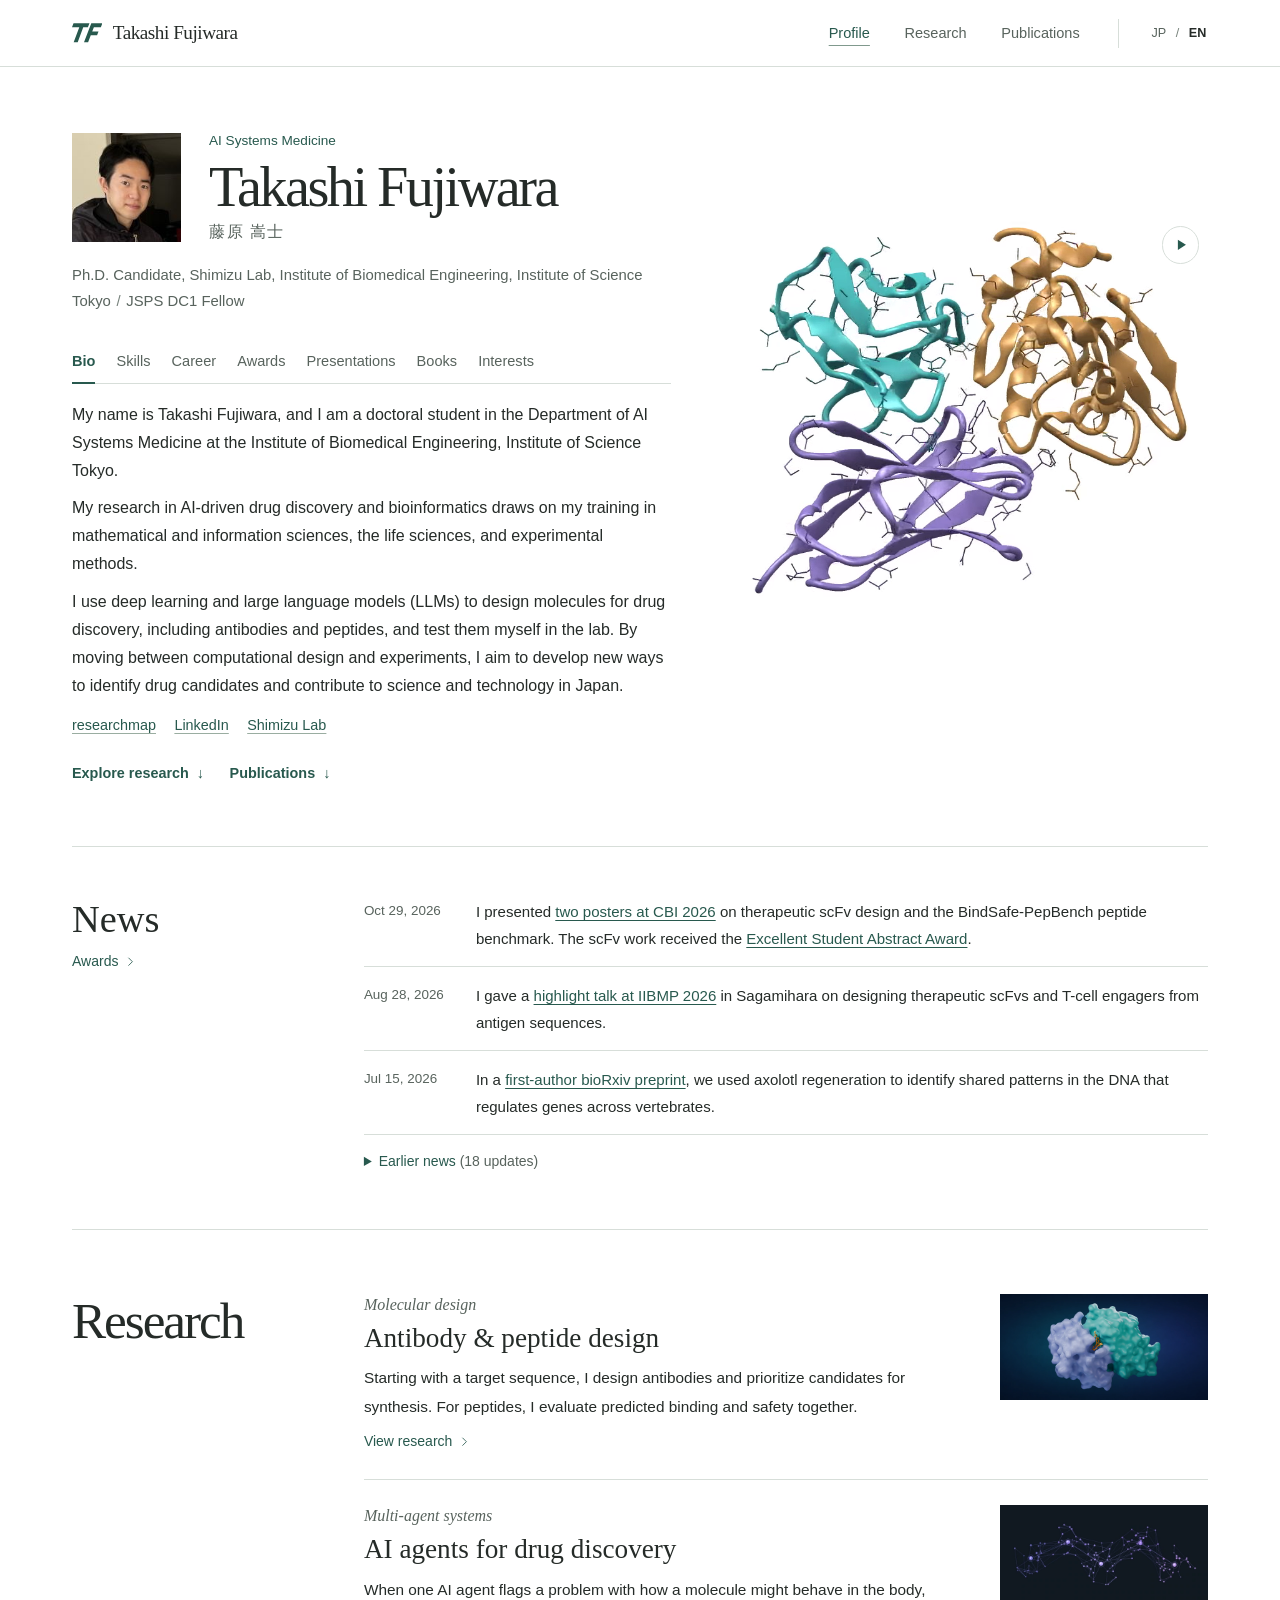
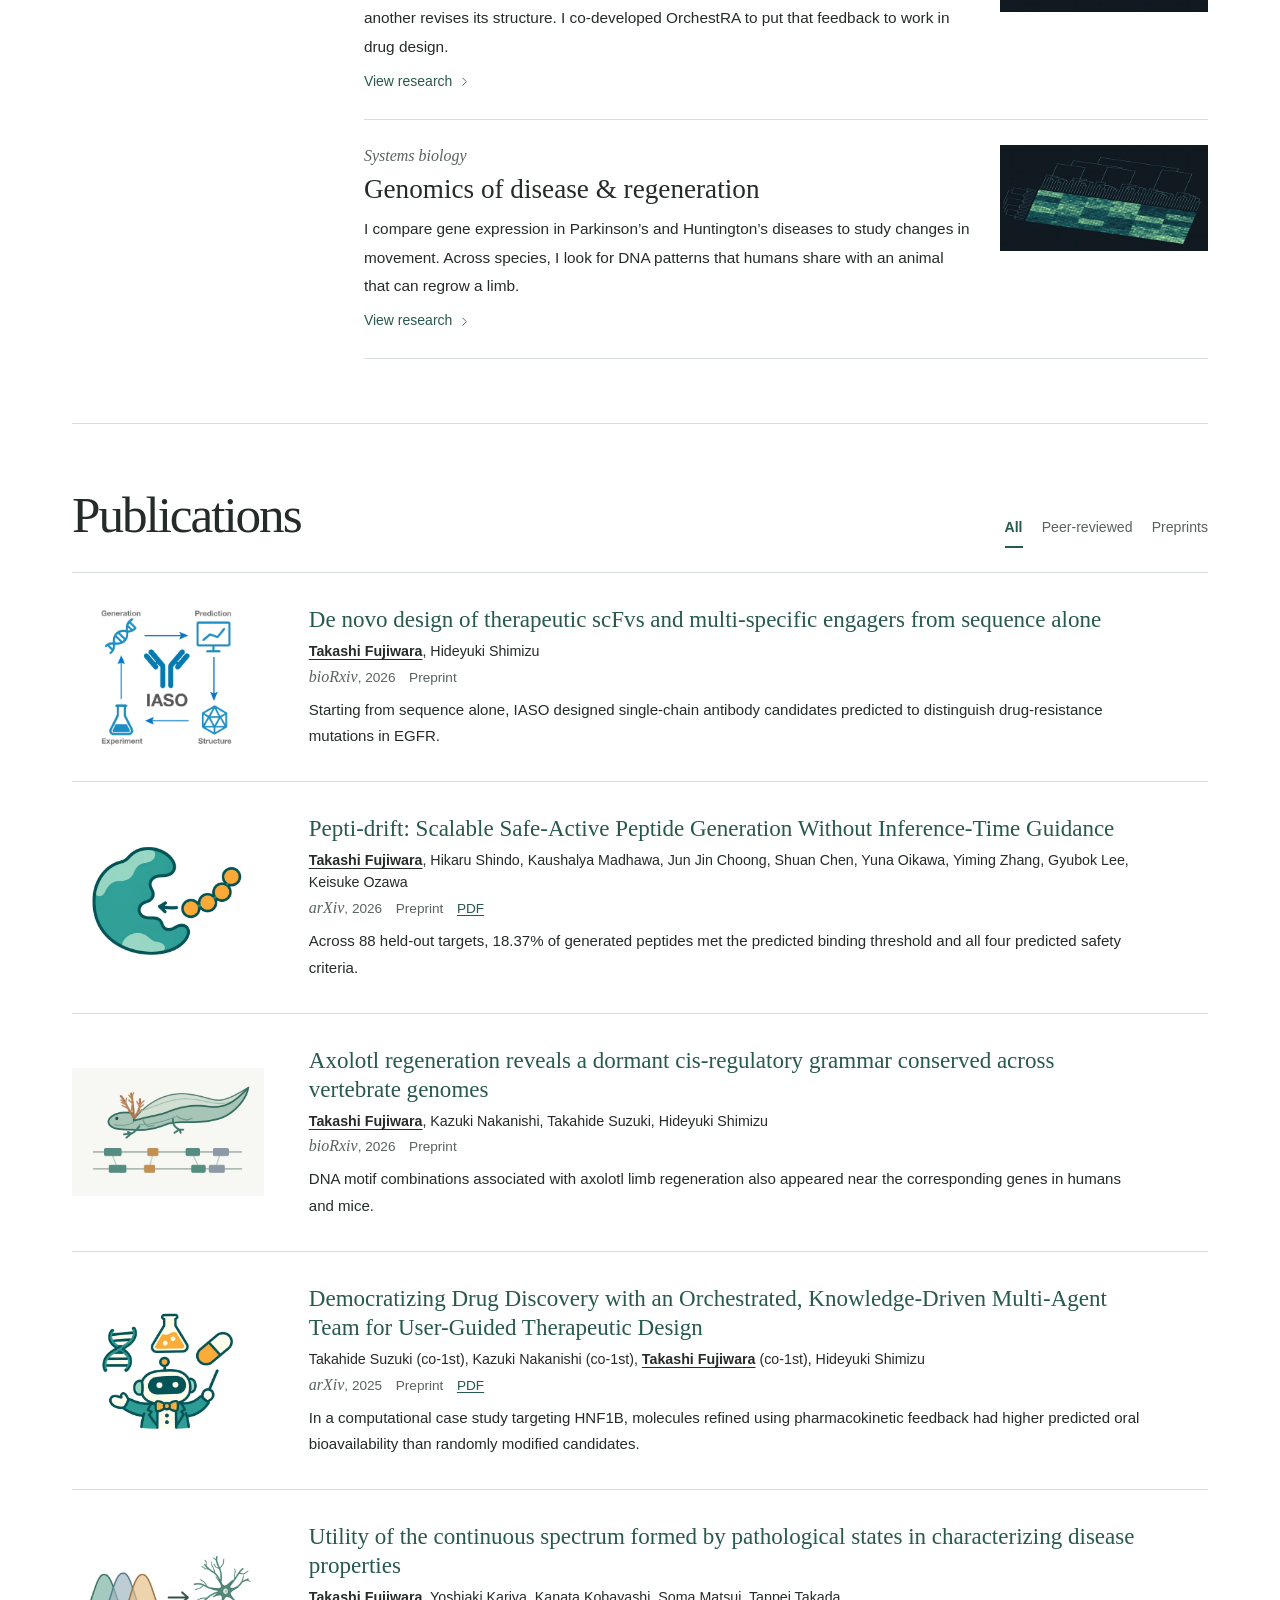
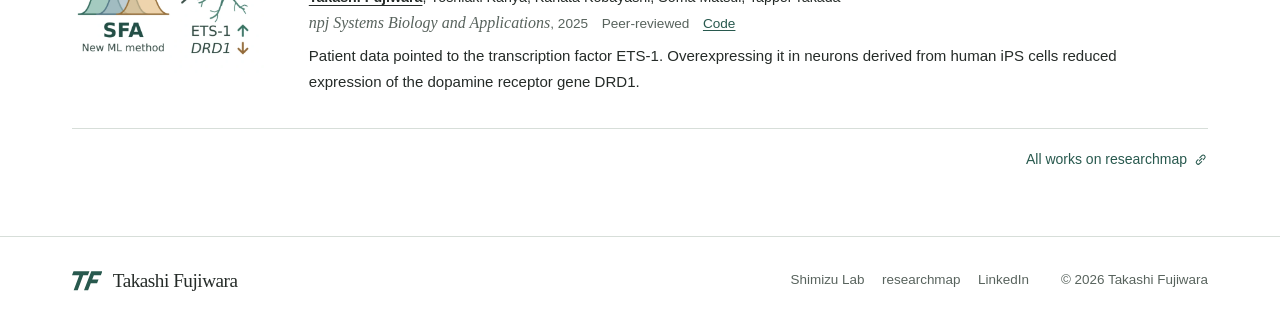
==== commit 98fd67fa: "Simplify Pepti-drift and OrchestRA previews and underline Takashi Fujiwara in publication bylines" ====
--- a/en/index.html
+++ b/en/index.html
@@ -1,4 +1,4 @@
-<!doctype html><html lang="en"><head><meta charset="utf-8"><meta name="viewport" content="width=device-width, initial-scale=1"><meta name="theme-color" content="#ffffff"><title>Takashi Fujiwara | AI Systems Medicine</title><meta name="description" content="Takashi Fujiwara studies how to design antibodies and peptides from protein sequences at Institute of Science Tokyo. Explore his work on molecular design, AI agents for drug discovery, and the genomics of disease and regeneration."><meta property="og:type" content="website"><meta property="og:locale" content="en_US"><meta property="og:title" content="Takashi Fujiwara | AI Systems Medicine"><meta property="og:description" content="Takashi Fujiwara studies how to design antibodies and peptides from protein sequences at Institute of Science Tokyo. Explore his work on molecular design, AI agents for drug discovery, and the genomics of disease and regeneration."><link rel="icon" href="../assets/mark.svg" type="image/svg+xml"><link rel="stylesheet" href="../style.css?v=c598d4d523"><script src="../site.js" defer></script></head><body data-page="home"><a href="#main" class="skip">Skip to content</a>
+<!doctype html><html lang="en"><head><meta charset="utf-8"><meta name="viewport" content="width=device-width, initial-scale=1"><meta name="theme-color" content="#ffffff"><title>Takashi Fujiwara | AI Systems Medicine</title><meta name="description" content="Takashi Fujiwara studies how to design antibodies and peptides from protein sequences at Institute of Science Tokyo. Explore his work on molecular design, AI agents for drug discovery, and the genomics of disease and regeneration."><meta property="og:type" content="website"><meta property="og:locale" content="en_US"><meta property="og:title" content="Takashi Fujiwara | AI Systems Medicine"><meta property="og:description" content="Takashi Fujiwara studies how to design antibodies and peptides from protein sequences at Institute of Science Tokyo. Explore his work on molecular design, AI agents for drug discovery, and the genomics of disease and regeneration."><link rel="icon" href="../assets/mark.svg" type="image/svg+xml"><link rel="stylesheet" href="../style.css?v=693ba620c2"><script src="../site.js" defer></script></head><body data-page="home"><a href="#main" class="skip">Skip to content</a>
     <header class="mast"><div class="container mast-inner"><a class="brand" href="index.html#overview" aria-label="Takashi Fujiwara"><svg class="logo-mark" viewBox="0 0 40 38" aria-hidden="true"><g fill="currentColor"><path d="M2 6h21l-2.1 5.1h-6.1L7.5 31H2.2l7.4-19.9H0z"/><path d="M25.4 6H40l-2 5.1H28.8l-2.2 5.6h8.3l-1.9 5h-8.3l-3.5 9.3h-5.4z"/></g></svg><span>Takashi Fujiwara</span></a><div class="desktop-nav"><nav aria-label="Main navigation"><a data-section="profile" class="active" href="index.html#profile">Profile</a><a data-section="research" class="" href="index.html#research">Research</a><a data-section="publications" class="" href="index.html#publications">Publications</a></nav></div><div class="languages" aria-label="Language"><svg class="icon" viewBox="0 0 24 24" fill="none" stroke="currentColor" stroke-width="1.6" stroke-linecap="round" stroke-linejoin="round" aria-hidden="true"><circle cx="12" cy="12" r="8.5"/><ellipse cx="12" cy="12" rx="4" ry="8.5"/><path d="M3.5 12h17"/></svg><a href="../index.html" lang="ja" hreflang="ja" data-lang="ja">JP</a><span>/</span><a href="index.html" lang="en" hreflang="en" data-lang="en" aria-current="true">EN</a></div><button id="menu-toggle" type="button" aria-expanded="false" aria-controls="mobile-nav" aria-label="Menu"><svg class="icon" viewBox="0 0 24 24" fill="none" stroke="currentColor" stroke-width="1.6" stroke-linecap="round" stroke-linejoin="round" aria-hidden="true"><path d="M3 6h18M3 12h18M3 18h18"/></svg><svg class="icon" viewBox="0 0 24 24" fill="none" stroke="currentColor" stroke-width="1.6" stroke-linecap="round" stroke-linejoin="round" aria-hidden="true"><path d="m5 5 14 14M19 5 5 19"/></svg></button></div><nav id="mobile-nav" hidden aria-label="Mobile navigation"><a data-section="profile" class="active" href="index.html#profile">Profile</a><a data-section="research" class="" href="index.html#research">Research</a><a data-section="publications" class="" href="index.html#publications">Publications</a></nav></header><main id="main"><div id="overview"></div><section id="profile" class="hero" aria-label="Profile"><div class="container hero-inner">
         <div class="hero-copy">
           <div class="profile-identity">
@@ -207,15 +207,15 @@
   <a class="paper-figure" href="../assets/publications/iaso.webp?v=74e50d8685"><span class="sr-only">View full-size figure. </span><img class="paper-thumb" src="../assets/publications/iaso.webp?v=74e50d8685" alt="The IASO cycle links antibody generation, prediction, structure analysis, and experiments." width="776" height="766" loading="lazy" decoding="async"></a>
   <div class="paper-copy">
     <h3 lang="en"><a href="https://doi.org/10.64898/2026.03.17.712263">De novo design of therapeutic scFvs and multi-specific engagers from sequence alone</a></h3>
-    <p class="authors"><strong>Takashi Fujiwara</strong>, Hideyuki Shimizu</p>
+    <p class="authors"><strong class="self-author">Takashi Fujiwara</strong>, Hideyuki Shimizu</p>
     <div class="paper-meta"><span><cite lang="en">bioRxiv</cite>, <time datetime="2026">2026</time></span><span>Preprint</span></div>
     <p class="paper-summary">Starting from sequence alone, IASO designed single-chain antibody candidates predicted to distinguish drug-resistance mutations in EGFR.</p>
   </div>
 </article><article class="paper" data-kind="preprint">
-  <a class="paper-figure paper-figure-wide" href="../assets/publications/pepti.webp?v=4161cce3f6"><span class="sr-only">View full-size figure. </span><img class="paper-thumb" src="../assets/publications/pepti.webp?v=4161cce3f6" alt="Pepti-drift encodes a target protein, shifts its generated latent representation using binding and toxicity distributions, and decodes a peptide sequence." width="1446" height="294" loading="lazy" decoding="async"></a>
+  <a class="paper-figure" href="../assets/publications/pepti.webp?v=4161cce3f6"><span class="sr-only">Open the detailed figure. </span><img class="paper-thumb" src="../assets/publications/pepti-icon.webp" alt="Pepti-drift: a peptide chain moving toward a pocket in a target protein." width="600" height="400" loading="lazy" decoding="async"></a>
   <div class="paper-copy">
     <h3 lang="en"><a href="https://arxiv.org/abs/2606.27824">Pepti-drift: Scalable Safe-Active Peptide Generation Without Inference-Time Guidance</a></h3>
-    <p class="authors"><strong>Takashi Fujiwara</strong>, Hikaru Shindo, Kaushalya Madhawa, Jun Jin Choong, Shuan Chen, Yuna Oikawa, Yiming Zhang, Gyubok Lee, Keisuke Ozawa</p>
+    <p class="authors"><strong class="self-author">Takashi Fujiwara</strong>, Hikaru Shindo, Kaushalya Madhawa, Jun Jin Choong, Shuan Chen, Yuna Oikawa, Yiming Zhang, Gyubok Lee, Keisuke Ozawa</p>
     <div class="paper-meta"><span><cite lang="en">arXiv</cite>, <time datetime="2026">2026</time></span><span>Preprint</span><a href="https://arxiv.org/pdf/2606.27824">PDF<span class="sr-only"> — Pepti-drift: Scalable Safe-Active Peptide Generation Without Inference-Time Guidance</span></a></div>
     <p class="paper-summary">Across 88 held-out targets, 18.37% of generated peptides met the predicted binding threshold and all four predicted safety criteria.</p>
   </div>
@@ -223,15 +223,15 @@
   <img class="paper-thumb" src="../assets/publications/axolotl.webp" alt="An axolotl above two stretches of DNA with conserved motif combinations." width="600" height="400" loading="lazy" decoding="async">
   <div class="paper-copy">
     <h3 lang="en"><a href="https://doi.org/10.64898/2026.07.13.738357">Axolotl regeneration reveals a dormant cis-regulatory grammar conserved across vertebrate genomes</a></h3>
-    <p class="authors"><strong>Takashi Fujiwara</strong>, Kazuki Nakanishi, Takahide Suzuki, Hideyuki Shimizu</p>
+    <p class="authors"><strong class="self-author">Takashi Fujiwara</strong>, Kazuki Nakanishi, Takahide Suzuki, Hideyuki Shimizu</p>
     <div class="paper-meta"><span><cite lang="en">bioRxiv</cite>, <time datetime="2026">2026</time></span><span>Preprint</span></div>
     <p class="paper-summary">DNA motif combinations associated with axolotl limb regeneration also appeared near the corresponding genes in humans and mice.</p>
   </div>
 </article><article class="paper" data-kind="preprint">
-  <a class="paper-figure paper-figure-wide" href="../assets/publications/orchestra.webp?v=021a05096b"><span class="sr-only">View full-size figure. </span><img class="paper-thumb" src="../assets/publications/orchestra.webp?v=021a05096b" alt="The OrchestRA orchestrator connects the user with biologist, chemist, and pharmacologist agents." width="1728" height="812" loading="lazy" decoding="async"></a>
+  <a class="paper-figure" href="../assets/publications/orchestra.webp?v=021a05096b"><span class="sr-only">Open the detailed figure. </span><img class="paper-thumb" src="../assets/publications/orchestra-icon.webp" alt="OrchestRA: a robot conducts a team represented by a DNA helix, a flask, and a capsule." width="600" height="400" loading="lazy" decoding="async"></a>
   <div class="paper-copy">
     <h3 lang="en"><a href="https://arxiv.org/abs/2512.21623">Democratizing Drug Discovery with an Orchestrated, Knowledge-Driven Multi-Agent Team for User-Guided Therapeutic Design</a></h3>
-    <p class="authors">Takahide Suzuki (co-1st), Kazuki Nakanishi (co-1st), <strong>Takashi Fujiwara</strong> (co-1st), Hideyuki Shimizu</p>
+    <p class="authors">Takahide Suzuki (co-1st), Kazuki Nakanishi (co-1st), <strong class="self-author">Takashi Fujiwara</strong> (co-1st), Hideyuki Shimizu</p>
     <div class="paper-meta"><span><cite lang="en">arXiv</cite>, <time datetime="2025">2025</time></span><span>Preprint</span><a href="https://arxiv.org/pdf/2512.21623">PDF<span class="sr-only"> — Democratizing Drug Discovery with an Orchestrated, Knowledge-Driven Multi-Agent Team for User-Guided Therapeutic Design</span></a></div>
     <p class="paper-summary">In a computational case study targeting HNF1B, molecules refined using pharmacokinetic feedback had higher predicted oral bioavailability than randomly modified candidates.</p>
   </div>
@@ -239,7 +239,7 @@
   <img class="paper-thumb" src="../assets/publications/spectrum.webp?v=849a50d4" alt="Our Spectrum Formation Approach (SFA) models overlap between disease and control groups. Analysis of brain gene expression highlighted ETS-1. Overexpressing ETS-1 in human iPSC-derived forebrain neurons reduced DRD1 mRNA." width="600" height="400" loading="lazy" decoding="async">
   <div class="paper-copy">
     <h3 lang="en"><a href="https://doi.org/10.1038/s41540-025-00579-x">Utility of the continuous spectrum formed by pathological states in characterizing disease properties</a></h3>
-    <p class="authors"><strong>Takashi Fujiwara</strong>, Yoshiaki Kariya, Kanata Kobayashi, Soma Matsui, Tappei Takada</p>
+    <p class="authors"><strong class="self-author">Takashi Fujiwara</strong>, Yoshiaki Kariya, Kanata Kobayashi, Soma Matsui, Tappei Takada</p>
     <div class="paper-meta"><span><cite lang="en">npj Systems Biology and Applications</cite>, <time datetime="2025">2025</time></span><span>Peer-reviewed</span><a href="https://github.com/kyoshiaki-tky/SFA">Code<span class="sr-only"> — Utility of the continuous spectrum formed by pathological states in characterizing disease properties</span></a></div>
     <p class="paper-summary">Patient data pointed to the transcription factor ETS-1. Overexpressing it in neurons derived from human iPS cells reduced expression of the dopamine receptor gene DRD1.</p>
   </div>
--- a/style.css
+++ b/style.css
@@ -424,6 +424,11 @@
 .paper h3 a { color: var(--accent); }
 .authors { margin-top: .38rem; color: var(--text); font-size: .89rem; line-height: 1.55; }
 .authors strong { font-weight: 650; }
+.authors .self-author {
+  text-decoration: underline;
+  text-decoration-thickness: 1px;
+  text-underline-offset: .18em;
+}
 .paper-meta {
   display: flex;
   flex-wrap: wrap;
@@ -513,9 +518,6 @@
   }
   .paper-copy { display: contents; }
   .paper-thumb, .paper-figure { grid-area: 1 / 1; }
-  .paper-figure-wide { grid-area: 1 / 1 / 2 / -1; }
-  .paper-figure-wide .paper-thumb { max-height: none; }
-  .paper-figure-wide + .paper-copy h3 { grid-area: 2 / 1 / 3 / -1; margin-top: .35rem; }
   .paper h3 { grid-area: 1 / 2; font-size: 1.15rem; }
   .paper .authors, .paper-meta, .paper-summary { grid-column: 1 / -1; margin: 0; }
   .paper .authors { margin-top: .25rem; }
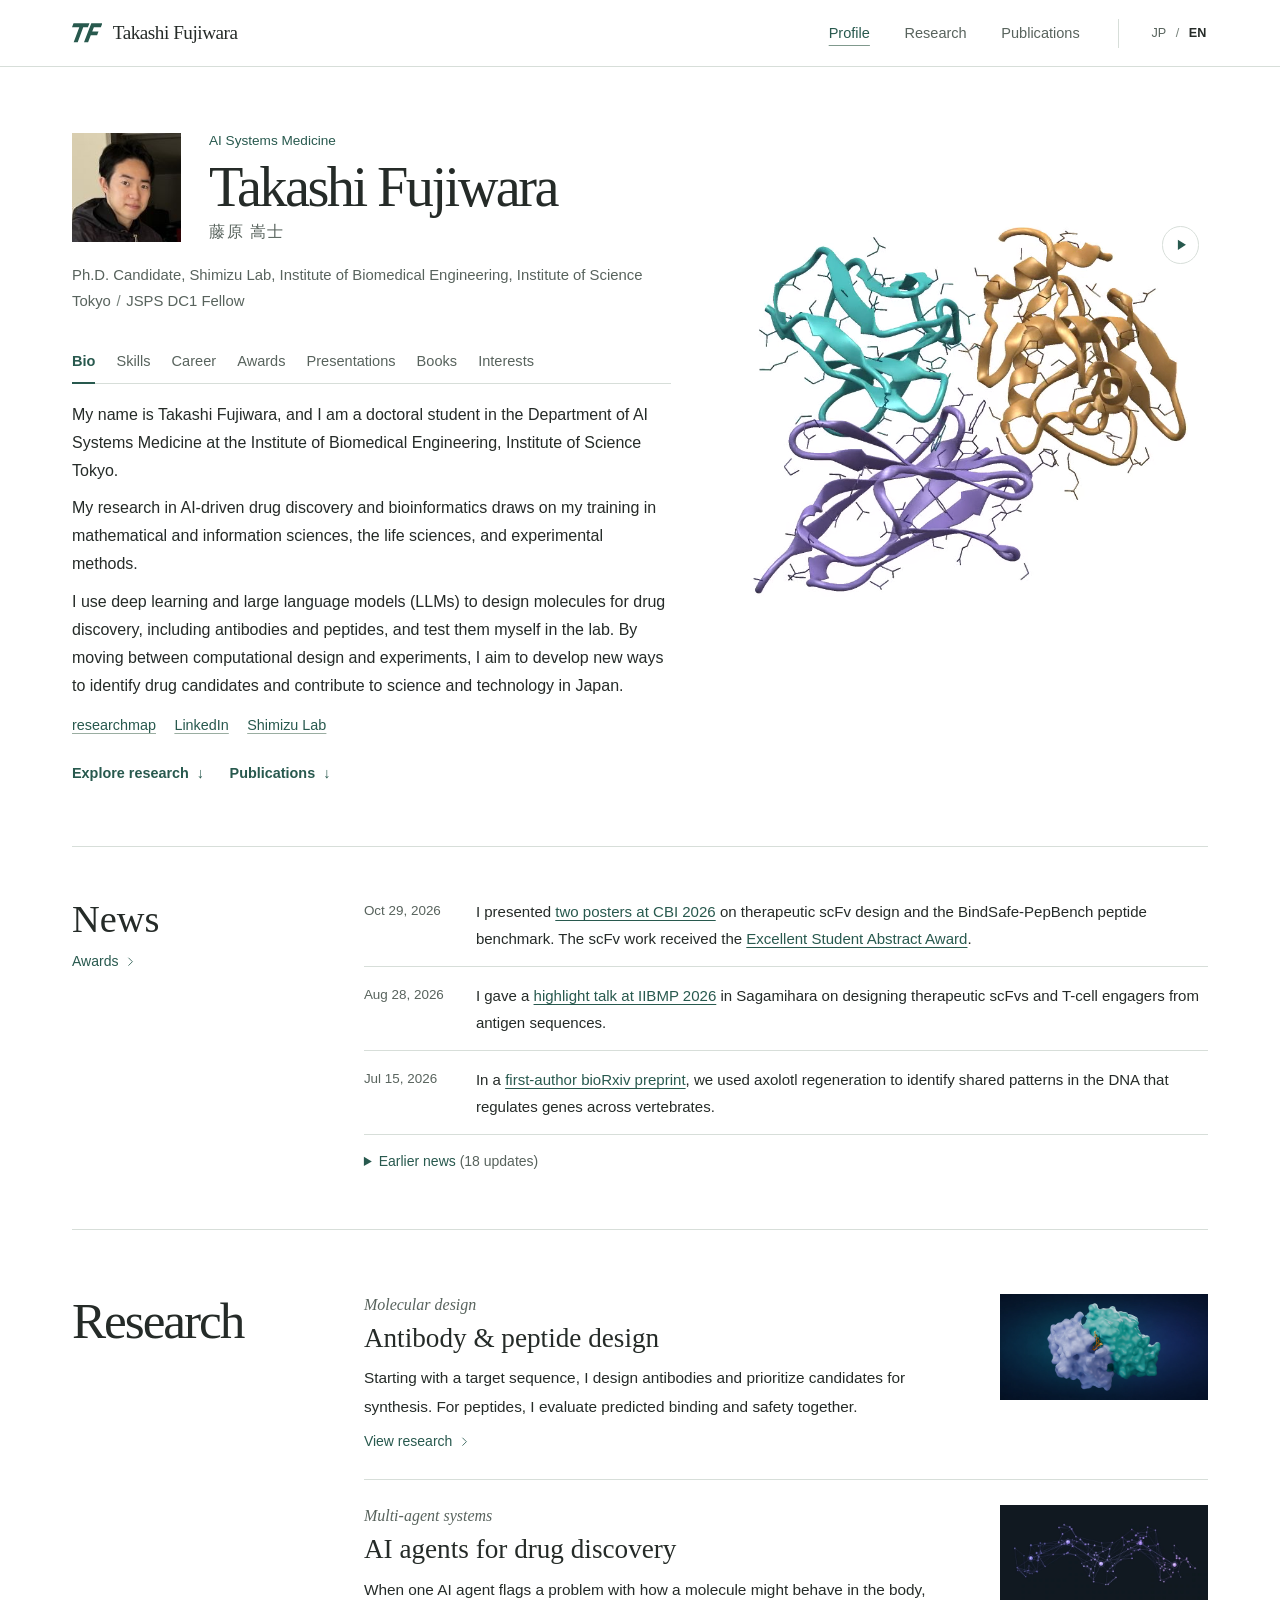
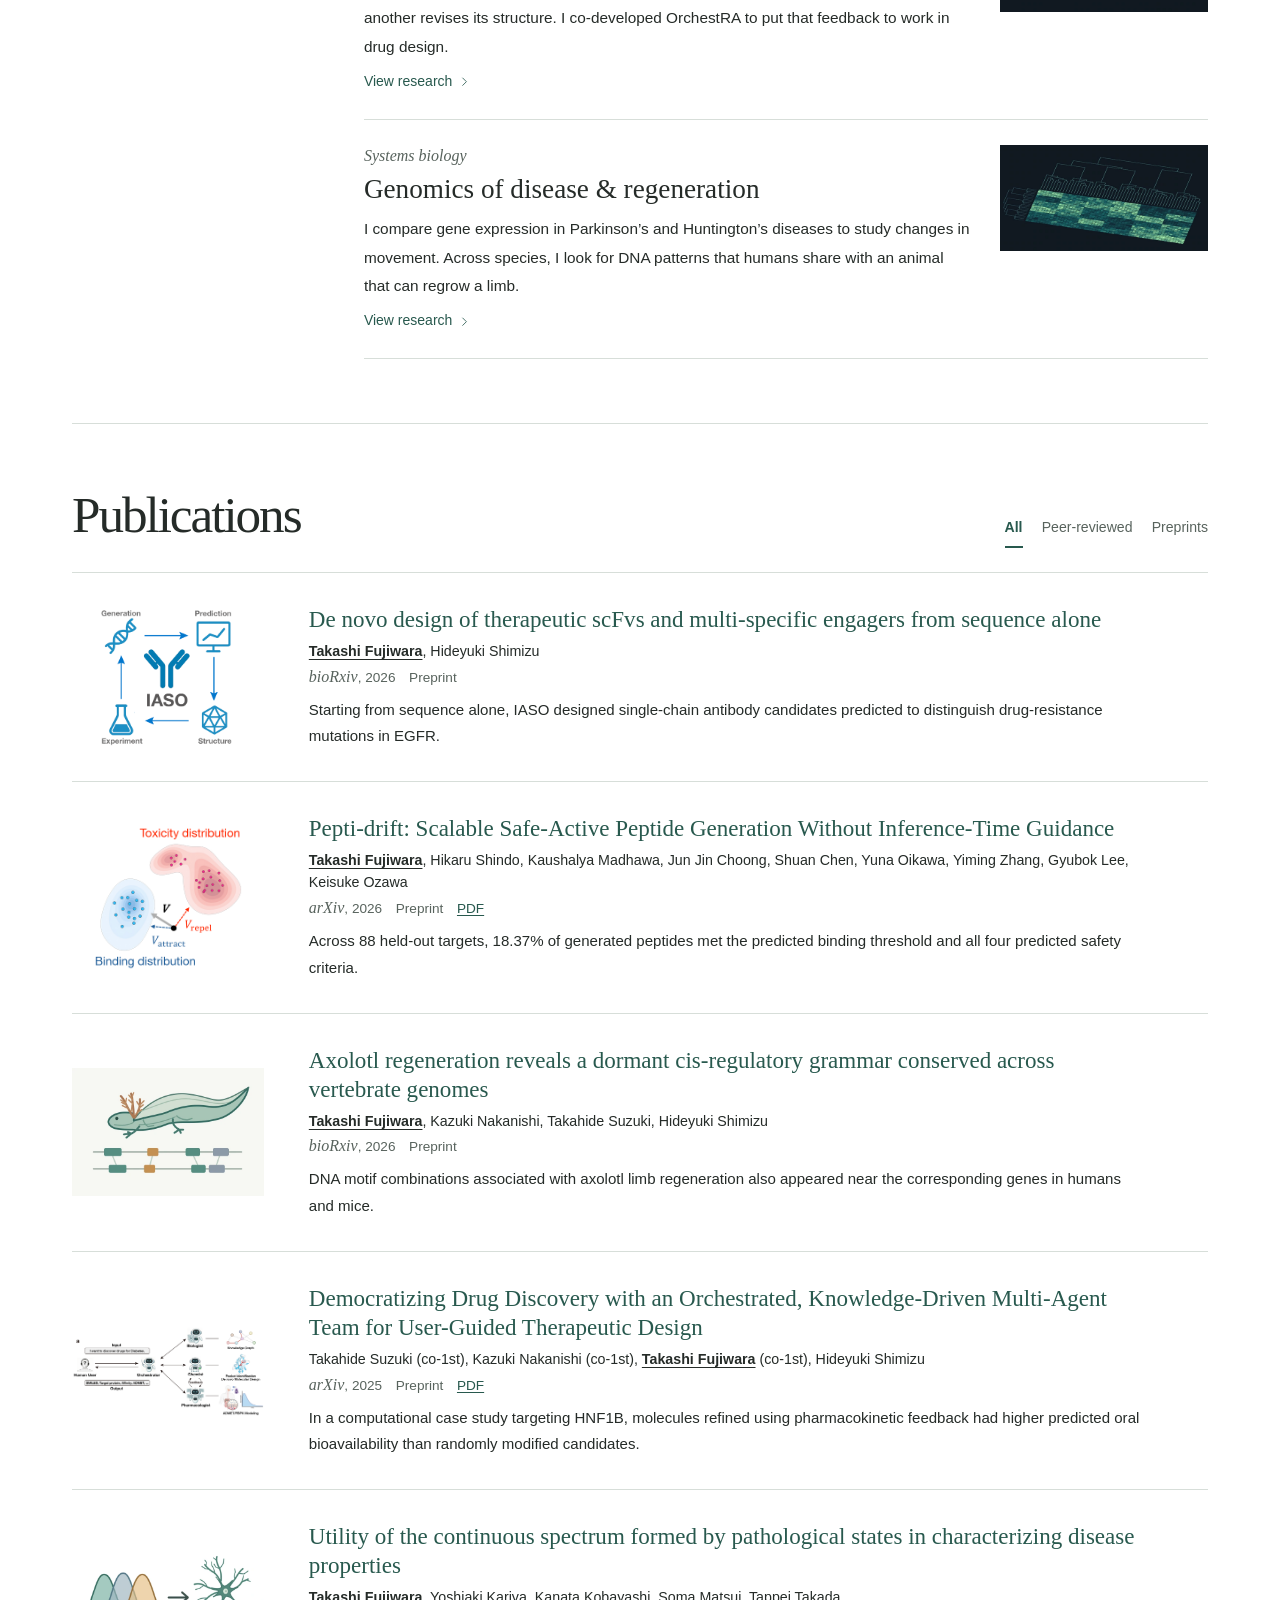
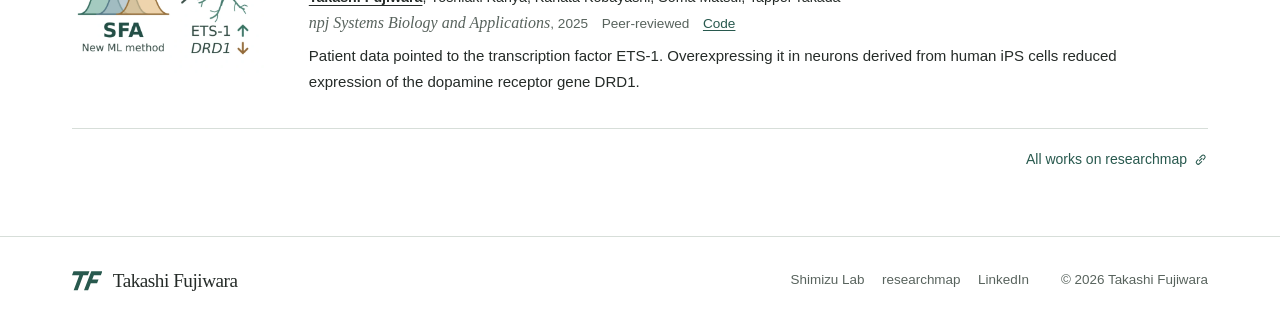
==== commit 03e7c573: "Use the drift-field preview and restore the original OrchestRA figure" ====
--- a/en/index.html
+++ b/en/index.html
@@ -1,4 +1,4 @@
-<!doctype html><html lang="en"><head><meta charset="utf-8"><meta name="viewport" content="width=device-width, initial-scale=1"><meta name="theme-color" content="#ffffff"><title>Takashi Fujiwara | AI Systems Medicine</title><meta name="description" content="Takashi Fujiwara studies how to design antibodies and peptides from protein sequences at Institute of Science Tokyo. Explore his work on molecular design, AI agents for drug discovery, and the genomics of disease and regeneration."><meta property="og:type" content="website"><meta property="og:locale" content="en_US"><meta property="og:title" content="Takashi Fujiwara | AI Systems Medicine"><meta property="og:description" content="Takashi Fujiwara studies how to design antibodies and peptides from protein sequences at Institute of Science Tokyo. Explore his work on molecular design, AI agents for drug discovery, and the genomics of disease and regeneration."><link rel="icon" href="../assets/mark.svg" type="image/svg+xml"><link rel="stylesheet" href="../style.css?v=693ba620c2"><script src="../site.js" defer></script></head><body data-page="home"><a href="#main" class="skip">Skip to content</a>
+<!doctype html><html lang="en"><head><meta charset="utf-8"><meta name="viewport" content="width=device-width, initial-scale=1"><meta name="theme-color" content="#ffffff"><title>Takashi Fujiwara | AI Systems Medicine</title><meta name="description" content="Takashi Fujiwara studies how to design antibodies and peptides from protein sequences at Institute of Science Tokyo. Explore his work on molecular design, AI agents for drug discovery, and the genomics of disease and regeneration."><meta property="og:type" content="website"><meta property="og:locale" content="en_US"><meta property="og:title" content="Takashi Fujiwara | AI Systems Medicine"><meta property="og:description" content="Takashi Fujiwara studies how to design antibodies and peptides from protein sequences at Institute of Science Tokyo. Explore his work on molecular design, AI agents for drug discovery, and the genomics of disease and regeneration."><link rel="icon" href="../assets/mark.svg" type="image/svg+xml"><link rel="stylesheet" href="../style.css?v=bbe0ea1b0e"><script src="../site.js" defer></script></head><body data-page="home"><a href="#main" class="skip">Skip to content</a>
     <header class="mast"><div class="container mast-inner"><a class="brand" href="index.html#overview" aria-label="Takashi Fujiwara"><svg class="logo-mark" viewBox="0 0 40 38" aria-hidden="true"><g fill="currentColor"><path d="M2 6h21l-2.1 5.1h-6.1L7.5 31H2.2l7.4-19.9H0z"/><path d="M25.4 6H40l-2 5.1H28.8l-2.2 5.6h8.3l-1.9 5h-8.3l-3.5 9.3h-5.4z"/></g></svg><span>Takashi Fujiwara</span></a><div class="desktop-nav"><nav aria-label="Main navigation"><a data-section="profile" class="active" href="index.html#profile">Profile</a><a data-section="research" class="" href="index.html#research">Research</a><a data-section="publications" class="" href="index.html#publications">Publications</a></nav></div><div class="languages" aria-label="Language"><svg class="icon" viewBox="0 0 24 24" fill="none" stroke="currentColor" stroke-width="1.6" stroke-linecap="round" stroke-linejoin="round" aria-hidden="true"><circle cx="12" cy="12" r="8.5"/><ellipse cx="12" cy="12" rx="4" ry="8.5"/><path d="M3.5 12h17"/></svg><a href="../index.html" lang="ja" hreflang="ja" data-lang="ja">JP</a><span>/</span><a href="index.html" lang="en" hreflang="en" data-lang="en" aria-current="true">EN</a></div><button id="menu-toggle" type="button" aria-expanded="false" aria-controls="mobile-nav" aria-label="Menu"><svg class="icon" viewBox="0 0 24 24" fill="none" stroke="currentColor" stroke-width="1.6" stroke-linecap="round" stroke-linejoin="round" aria-hidden="true"><path d="M3 6h18M3 12h18M3 18h18"/></svg><svg class="icon" viewBox="0 0 24 24" fill="none" stroke="currentColor" stroke-width="1.6" stroke-linecap="round" stroke-linejoin="round" aria-hidden="true"><path d="m5 5 14 14M19 5 5 19"/></svg></button></div><nav id="mobile-nav" hidden aria-label="Mobile navigation"><a data-section="profile" class="active" href="index.html#profile">Profile</a><a data-section="research" class="" href="index.html#research">Research</a><a data-section="publications" class="" href="index.html#publications">Publications</a></nav></header><main id="main"><div id="overview"></div><section id="profile" class="hero" aria-label="Profile"><div class="container hero-inner">
         <div class="hero-copy">
           <div class="profile-identity">
@@ -212,7 +212,7 @@
     <p class="paper-summary">Starting from sequence alone, IASO designed single-chain antibody candidates predicted to distinguish drug-resistance mutations in EGFR.</p>
   </div>
 </article><article class="paper" data-kind="preprint">
-  <a class="paper-figure" href="../assets/publications/pepti.webp?v=4161cce3f6"><span class="sr-only">Open the detailed figure. </span><img class="paper-thumb" src="../assets/publications/pepti-icon.webp" alt="Pepti-drift: a peptide chain moving toward a pocket in a target protein." width="600" height="400" loading="lazy" decoding="async"></a>
+  <a class="paper-figure" href="../assets/publications/pepti.webp?v=4161cce3f6"><span class="sr-only">Open the full model diagram. </span><img class="paper-thumb" src="../assets/publications/pepti-drift-field.webp" alt="The Pepti-drift vector combines attraction toward the blue binding distribution with repulsion from the red toxicity distribution." width="334" height="326" loading="lazy" decoding="async"></a>
   <div class="paper-copy">
     <h3 lang="en"><a href="https://arxiv.org/abs/2606.27824">Pepti-drift: Scalable Safe-Active Peptide Generation Without Inference-Time Guidance</a></h3>
     <p class="authors"><strong class="self-author">Takashi Fujiwara</strong>, Hikaru Shindo, Kaushalya Madhawa, Jun Jin Choong, Shuan Chen, Yuna Oikawa, Yiming Zhang, Gyubok Lee, Keisuke Ozawa</p>
@@ -228,7 +228,7 @@
     <p class="paper-summary">DNA motif combinations associated with axolotl limb regeneration also appeared near the corresponding genes in humans and mice.</p>
   </div>
 </article><article class="paper" data-kind="preprint">
-  <a class="paper-figure" href="../assets/publications/orchestra.webp?v=021a05096b"><span class="sr-only">Open the detailed figure. </span><img class="paper-thumb" src="../assets/publications/orchestra-icon.webp" alt="OrchestRA: a robot conducts a team represented by a DNA helix, a flask, and a capsule." width="600" height="400" loading="lazy" decoding="async"></a>
+  <a class="paper-figure paper-figure-wide" href="../assets/publications/orchestra.webp?v=021a05096b"><span class="sr-only">View full-size figure. </span><img class="paper-thumb" src="../assets/publications/orchestra.webp?v=021a05096b" alt="OrchestRA connects the user to an orchestrator coordinating biologist, chemist, and pharmacologist agents." width="1728" height="812" loading="lazy" decoding="async"></a>
   <div class="paper-copy">
     <h3 lang="en"><a href="https://arxiv.org/abs/2512.21623">Democratizing Drug Discovery with an Orchestrated, Knowledge-Driven Multi-Agent Team for User-Guided Therapeutic Design</a></h3>
     <p class="authors">Takahide Suzuki (co-1st), Kazuki Nakanishi (co-1st), <strong class="self-author">Takashi Fujiwara</strong> (co-1st), Hideyuki Shimizu</p>
--- a/style.css
+++ b/style.css
@@ -518,6 +518,9 @@
   }
   .paper-copy { display: contents; }
   .paper-thumb, .paper-figure { grid-area: 1 / 1; }
+  .paper-figure-wide { grid-area: 1 / 1 / 2 / -1; }
+  .paper-figure-wide .paper-thumb { max-height: none; }
+  .paper-figure-wide + .paper-copy h3 { grid-area: 2 / 1 / 3 / -1; margin-top: .35rem; }
   .paper h3 { grid-area: 1 / 2; font-size: 1.15rem; }
   .paper .authors, .paper-meta, .paper-summary { grid-column: 1 / -1; margin: 0; }
   .paper .authors { margin-top: .25rem; }
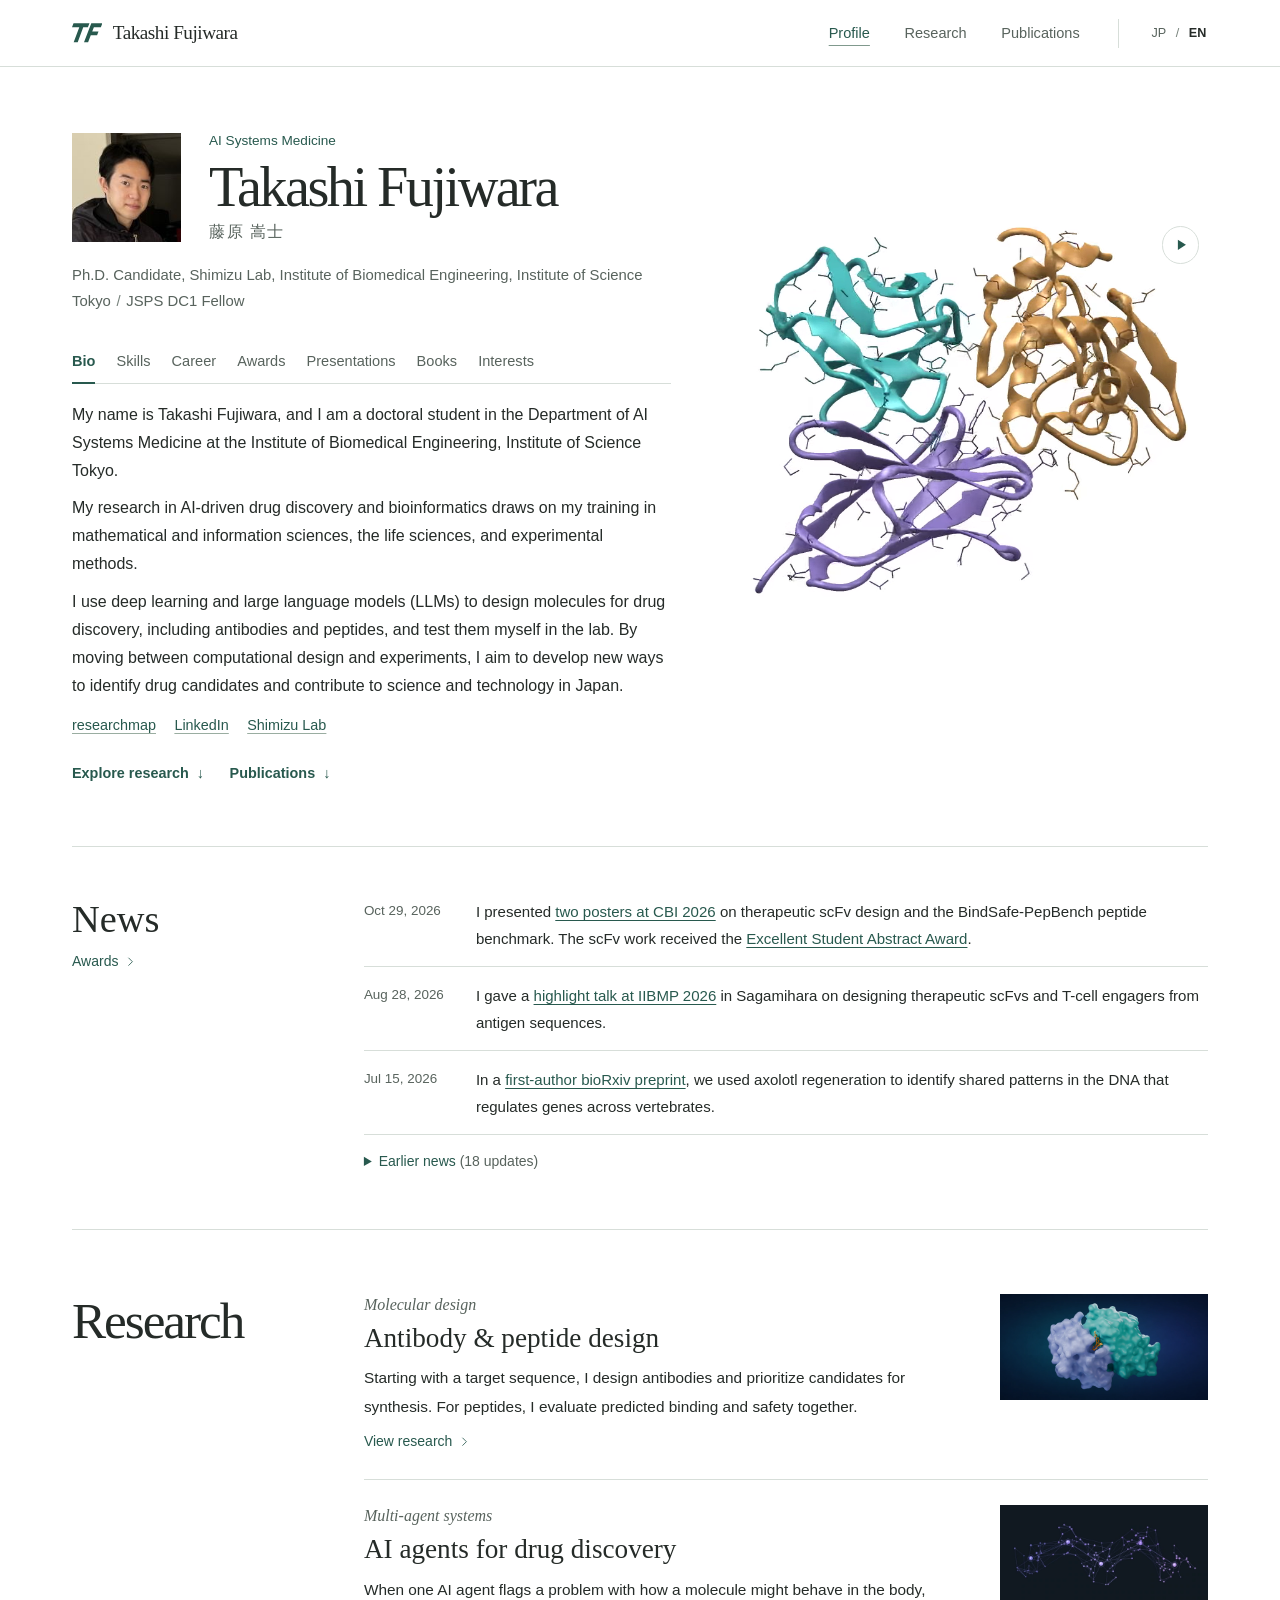
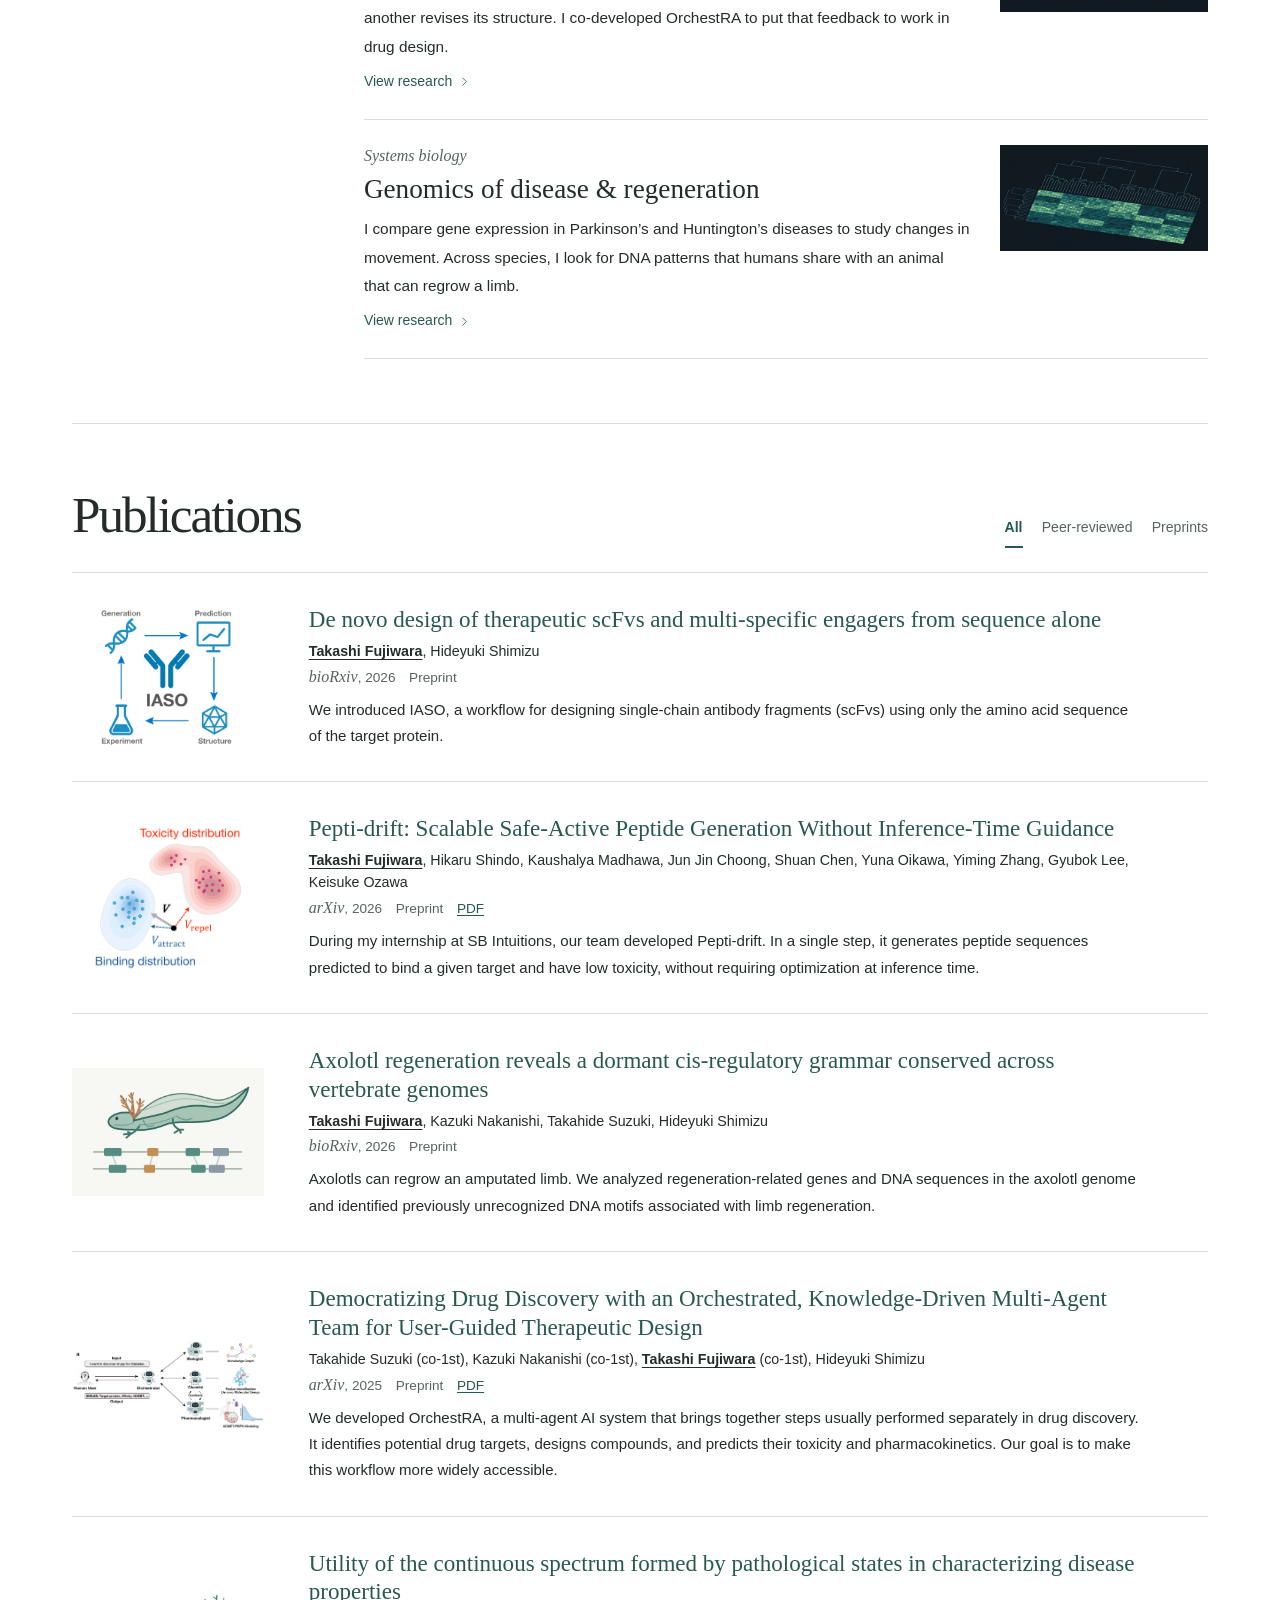
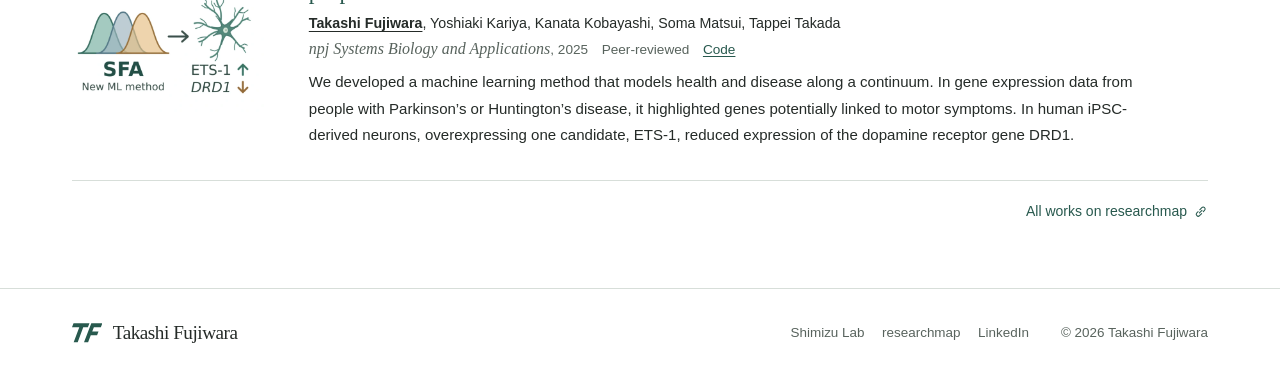
==== commit 83decc10: "Translate the revised publication summaries and align the homepage titles" ====
--- a/en/index.html
+++ b/en/index.html
@@ -1,4 +1,4 @@
-<!doctype html><html lang="en"><head><meta charset="utf-8"><meta name="viewport" content="width=device-width, initial-scale=1"><meta name="theme-color" content="#ffffff"><title>Takashi Fujiwara | AI Systems Medicine</title><meta name="description" content="Takashi Fujiwara studies how to design antibodies and peptides from protein sequences at Institute of Science Tokyo. Explore his work on molecular design, AI agents for drug discovery, and the genomics of disease and regeneration."><meta property="og:type" content="website"><meta property="og:locale" content="en_US"><meta property="og:title" content="Takashi Fujiwara | AI Systems Medicine"><meta property="og:description" content="Takashi Fujiwara studies how to design antibodies and peptides from protein sequences at Institute of Science Tokyo. Explore his work on molecular design, AI agents for drug discovery, and the genomics of disease and regeneration."><link rel="icon" href="../assets/mark.svg" type="image/svg+xml"><link rel="stylesheet" href="../style.css?v=bbe0ea1b0e"><script src="../site.js" defer></script></head><body data-page="home"><a href="#main" class="skip">Skip to content</a>
+<!doctype html><html lang="en"><head><meta charset="utf-8"><meta name="viewport" content="width=device-width, initial-scale=1"><meta name="theme-color" content="#ffffff"><title>藤原 嵩士（Takashi Fujiwara）</title><meta name="description" content="Takashi Fujiwara studies how to design antibodies and peptides from protein sequences at Institute of Science Tokyo. Explore his work on molecular design, AI agents for drug discovery, and the genomics of disease and regeneration."><meta property="og:type" content="website"><meta property="og:locale" content="en_US"><meta property="og:title" content="藤原 嵩士（Takashi Fujiwara）"><meta property="og:description" content="Takashi Fujiwara studies how to design antibodies and peptides from protein sequences at Institute of Science Tokyo. Explore his work on molecular design, AI agents for drug discovery, and the genomics of disease and regeneration."><link rel="icon" href="../assets/mark.svg" type="image/svg+xml"><link rel="stylesheet" href="../style.css?v=bbe0ea1b0e"><script src="../site.js" defer></script></head><body data-page="home"><a href="#main" class="skip">Skip to content</a>
     <header class="mast"><div class="container mast-inner"><a class="brand" href="index.html#overview" aria-label="Takashi Fujiwara"><svg class="logo-mark" viewBox="0 0 40 38" aria-hidden="true"><g fill="currentColor"><path d="M2 6h21l-2.1 5.1h-6.1L7.5 31H2.2l7.4-19.9H0z"/><path d="M25.4 6H40l-2 5.1H28.8l-2.2 5.6h8.3l-1.9 5h-8.3l-3.5 9.3h-5.4z"/></g></svg><span>Takashi Fujiwara</span></a><div class="desktop-nav"><nav aria-label="Main navigation"><a data-section="profile" class="active" href="index.html#profile">Profile</a><a data-section="research" class="" href="index.html#research">Research</a><a data-section="publications" class="" href="index.html#publications">Publications</a></nav></div><div class="languages" aria-label="Language"><svg class="icon" viewBox="0 0 24 24" fill="none" stroke="currentColor" stroke-width="1.6" stroke-linecap="round" stroke-linejoin="round" aria-hidden="true"><circle cx="12" cy="12" r="8.5"/><ellipse cx="12" cy="12" rx="4" ry="8.5"/><path d="M3.5 12h17"/></svg><a href="../index.html" lang="ja" hreflang="ja" data-lang="ja">JP</a><span>/</span><a href="index.html" lang="en" hreflang="en" data-lang="en" aria-current="true">EN</a></div><button id="menu-toggle" type="button" aria-expanded="false" aria-controls="mobile-nav" aria-label="Menu"><svg class="icon" viewBox="0 0 24 24" fill="none" stroke="currentColor" stroke-width="1.6" stroke-linecap="round" stroke-linejoin="round" aria-hidden="true"><path d="M3 6h18M3 12h18M3 18h18"/></svg><svg class="icon" viewBox="0 0 24 24" fill="none" stroke="currentColor" stroke-width="1.6" stroke-linecap="round" stroke-linejoin="round" aria-hidden="true"><path d="m5 5 14 14M19 5 5 19"/></svg></button></div><nav id="mobile-nav" hidden aria-label="Mobile navigation"><a data-section="profile" class="active" href="index.html#profile">Profile</a><a data-section="research" class="" href="index.html#research">Research</a><a data-section="publications" class="" href="index.html#publications">Publications</a></nav></header><main id="main"><div id="overview"></div><section id="profile" class="hero" aria-label="Profile"><div class="container hero-inner">
         <div class="hero-copy">
           <div class="profile-identity">
@@ -209,7 +209,7 @@
     <h3 lang="en"><a href="https://doi.org/10.64898/2026.03.17.712263">De novo design of therapeutic scFvs and multi-specific engagers from sequence alone</a></h3>
     <p class="authors"><strong class="self-author">Takashi Fujiwara</strong>, Hideyuki Shimizu</p>
     <div class="paper-meta"><span><cite lang="en">bioRxiv</cite>, <time datetime="2026">2026</time></span><span>Preprint</span></div>
-    <p class="paper-summary">Starting from sequence alone, IASO designed single-chain antibody candidates predicted to distinguish drug-resistance mutations in EGFR.</p>
+    <p class="paper-summary">We introduced IASO, a workflow for designing single-chain antibody fragments (scFvs) using only the amino acid sequence of the target protein.</p>
   </div>
 </article><article class="paper" data-kind="preprint">
   <a class="paper-figure" href="../assets/publications/pepti.webp?v=4161cce3f6"><span class="sr-only">Open the full model diagram. </span><img class="paper-thumb" src="../assets/publications/pepti-drift-field.webp" alt="The Pepti-drift vector combines attraction toward the blue binding distribution with repulsion from the red toxicity distribution." width="334" height="326" loading="lazy" decoding="async"></a>
@@ -217,7 +217,7 @@
     <h3 lang="en"><a href="https://arxiv.org/abs/2606.27824">Pepti-drift: Scalable Safe-Active Peptide Generation Without Inference-Time Guidance</a></h3>
     <p class="authors"><strong class="self-author">Takashi Fujiwara</strong>, Hikaru Shindo, Kaushalya Madhawa, Jun Jin Choong, Shuan Chen, Yuna Oikawa, Yiming Zhang, Gyubok Lee, Keisuke Ozawa</p>
     <div class="paper-meta"><span><cite lang="en">arXiv</cite>, <time datetime="2026">2026</time></span><span>Preprint</span><a href="https://arxiv.org/pdf/2606.27824">PDF<span class="sr-only"> — Pepti-drift: Scalable Safe-Active Peptide Generation Without Inference-Time Guidance</span></a></div>
-    <p class="paper-summary">Across 88 held-out targets, 18.37% of generated peptides met the predicted binding threshold and all four predicted safety criteria.</p>
+    <p class="paper-summary">During my internship at SB Intuitions, our team developed Pepti-drift. In a single step, it generates peptide sequences predicted to bind a given target and have low toxicity, without requiring optimization at inference time.</p>
   </div>
 </article><article class="paper" data-kind="preprint">
   <img class="paper-thumb" src="../assets/publications/axolotl.webp" alt="An axolotl above two stretches of DNA with conserved motif combinations." width="600" height="400" loading="lazy" decoding="async">
@@ -225,7 +225,7 @@
     <h3 lang="en"><a href="https://doi.org/10.64898/2026.07.13.738357">Axolotl regeneration reveals a dormant cis-regulatory grammar conserved across vertebrate genomes</a></h3>
     <p class="authors"><strong class="self-author">Takashi Fujiwara</strong>, Kazuki Nakanishi, Takahide Suzuki, Hideyuki Shimizu</p>
     <div class="paper-meta"><span><cite lang="en">bioRxiv</cite>, <time datetime="2026">2026</time></span><span>Preprint</span></div>
-    <p class="paper-summary">DNA motif combinations associated with axolotl limb regeneration also appeared near the corresponding genes in humans and mice.</p>
+    <p class="paper-summary">Axolotls can regrow an amputated limb. We analyzed regeneration-related genes and DNA sequences in the axolotl genome and identified previously unrecognized DNA motifs associated with limb regeneration.</p>
   </div>
 </article><article class="paper" data-kind="preprint">
   <a class="paper-figure paper-figure-wide" href="../assets/publications/orchestra.webp?v=021a05096b"><span class="sr-only">View full-size figure. </span><img class="paper-thumb" src="../assets/publications/orchestra.webp?v=021a05096b" alt="OrchestRA connects the user to an orchestrator coordinating biologist, chemist, and pharmacologist agents." width="1728" height="812" loading="lazy" decoding="async"></a>
@@ -233,7 +233,7 @@
     <h3 lang="en"><a href="https://arxiv.org/abs/2512.21623">Democratizing Drug Discovery with an Orchestrated, Knowledge-Driven Multi-Agent Team for User-Guided Therapeutic Design</a></h3>
     <p class="authors">Takahide Suzuki (co-1st), Kazuki Nakanishi (co-1st), <strong class="self-author">Takashi Fujiwara</strong> (co-1st), Hideyuki Shimizu</p>
     <div class="paper-meta"><span><cite lang="en">arXiv</cite>, <time datetime="2025">2025</time></span><span>Preprint</span><a href="https://arxiv.org/pdf/2512.21623">PDF<span class="sr-only"> — Democratizing Drug Discovery with an Orchestrated, Knowledge-Driven Multi-Agent Team for User-Guided Therapeutic Design</span></a></div>
-    <p class="paper-summary">In a computational case study targeting HNF1B, molecules refined using pharmacokinetic feedback had higher predicted oral bioavailability than randomly modified candidates.</p>
+    <p class="paper-summary">We developed OrchestRA, a multi-agent AI system that brings together steps usually performed separately in drug discovery. It identifies potential drug targets, designs compounds, and predicts their toxicity and pharmacokinetics. Our goal is to make this workflow more widely accessible.</p>
   </div>
 </article><article class="paper" data-kind="article">
   <img class="paper-thumb" src="../assets/publications/spectrum.webp?v=849a50d4" alt="Our Spectrum Formation Approach (SFA) models overlap between disease and control groups. Analysis of brain gene expression highlighted ETS-1. Overexpressing ETS-1 in human iPSC-derived forebrain neurons reduced DRD1 mRNA." width="600" height="400" loading="lazy" decoding="async">
@@ -241,6 +241,6 @@
     <h3 lang="en"><a href="https://doi.org/10.1038/s41540-025-00579-x">Utility of the continuous spectrum formed by pathological states in characterizing disease properties</a></h3>
     <p class="authors"><strong class="self-author">Takashi Fujiwara</strong>, Yoshiaki Kariya, Kanata Kobayashi, Soma Matsui, Tappei Takada</p>
     <div class="paper-meta"><span><cite lang="en">npj Systems Biology and Applications</cite>, <time datetime="2025">2025</time></span><span>Peer-reviewed</span><a href="https://github.com/kyoshiaki-tky/SFA">Code<span class="sr-only"> — Utility of the continuous spectrum formed by pathological states in characterizing disease properties</span></a></div>
-    <p class="paper-summary">Patient data pointed to the transcription factor ETS-1. Overexpressing it in neurons derived from human iPS cells reduced expression of the dopamine receptor gene DRD1.</p>
+    <p class="paper-summary">We developed a machine learning method that models health and disease along a continuum. In gene expression data from people with Parkinson’s or Huntington’s disease, it highlighted genes potentially linked to motor symptoms. In human iPSC-derived neurons, overexpressing one candidate, ETS-1, reduced expression of the dopamine receptor gene DRD1.</p>
   </div>
 </article></div><div class="section-end"><a class="external" href="https://researchmap.jp/takashi_fujiwara">All works on researchmap<svg class="icon" viewBox="0 0 24 24" fill="none" stroke="currentColor" stroke-width="1.6" stroke-linecap="round" stroke-linejoin="round" aria-hidden="true"><path d="m10 14 4-4m-6 2-2 2a3 3 0 0 0 4.25 4.25l3.25-3.25M16 12l2-2a3 3 0 0 0-4.25-4.25l-3.25 3.25"/></svg></a></div></div></section></main><footer><div class="container footer-wrap"><a class="brand" href="index.html#overview" aria-label="Takashi Fujiwara"><svg class="logo-mark" viewBox="0 0 40 38" aria-hidden="true"><g fill="currentColor"><path d="M2 6h21l-2.1 5.1h-6.1L7.5 31H2.2l7.4-19.9H0z"/><path d="M25.4 6H40l-2 5.1H28.8l-2.2 5.6h8.3l-1.9 5h-8.3l-3.5 9.3h-5.4z"/></g></svg><span>Takashi Fujiwara</span></a><div class="footer-links"><a href="https://shimizuhideyuki-lab.org/t_fujiwara/">Shimizu Lab</a><a href="https://researchmap.jp/takashi_fujiwara">researchmap</a><a href="https://www.linkedin.com/in/takashi-fujiwara-124292261/">LinkedIn</a></div><small>© 2026 Takashi Fujiwara</small></div></footer></body></html>
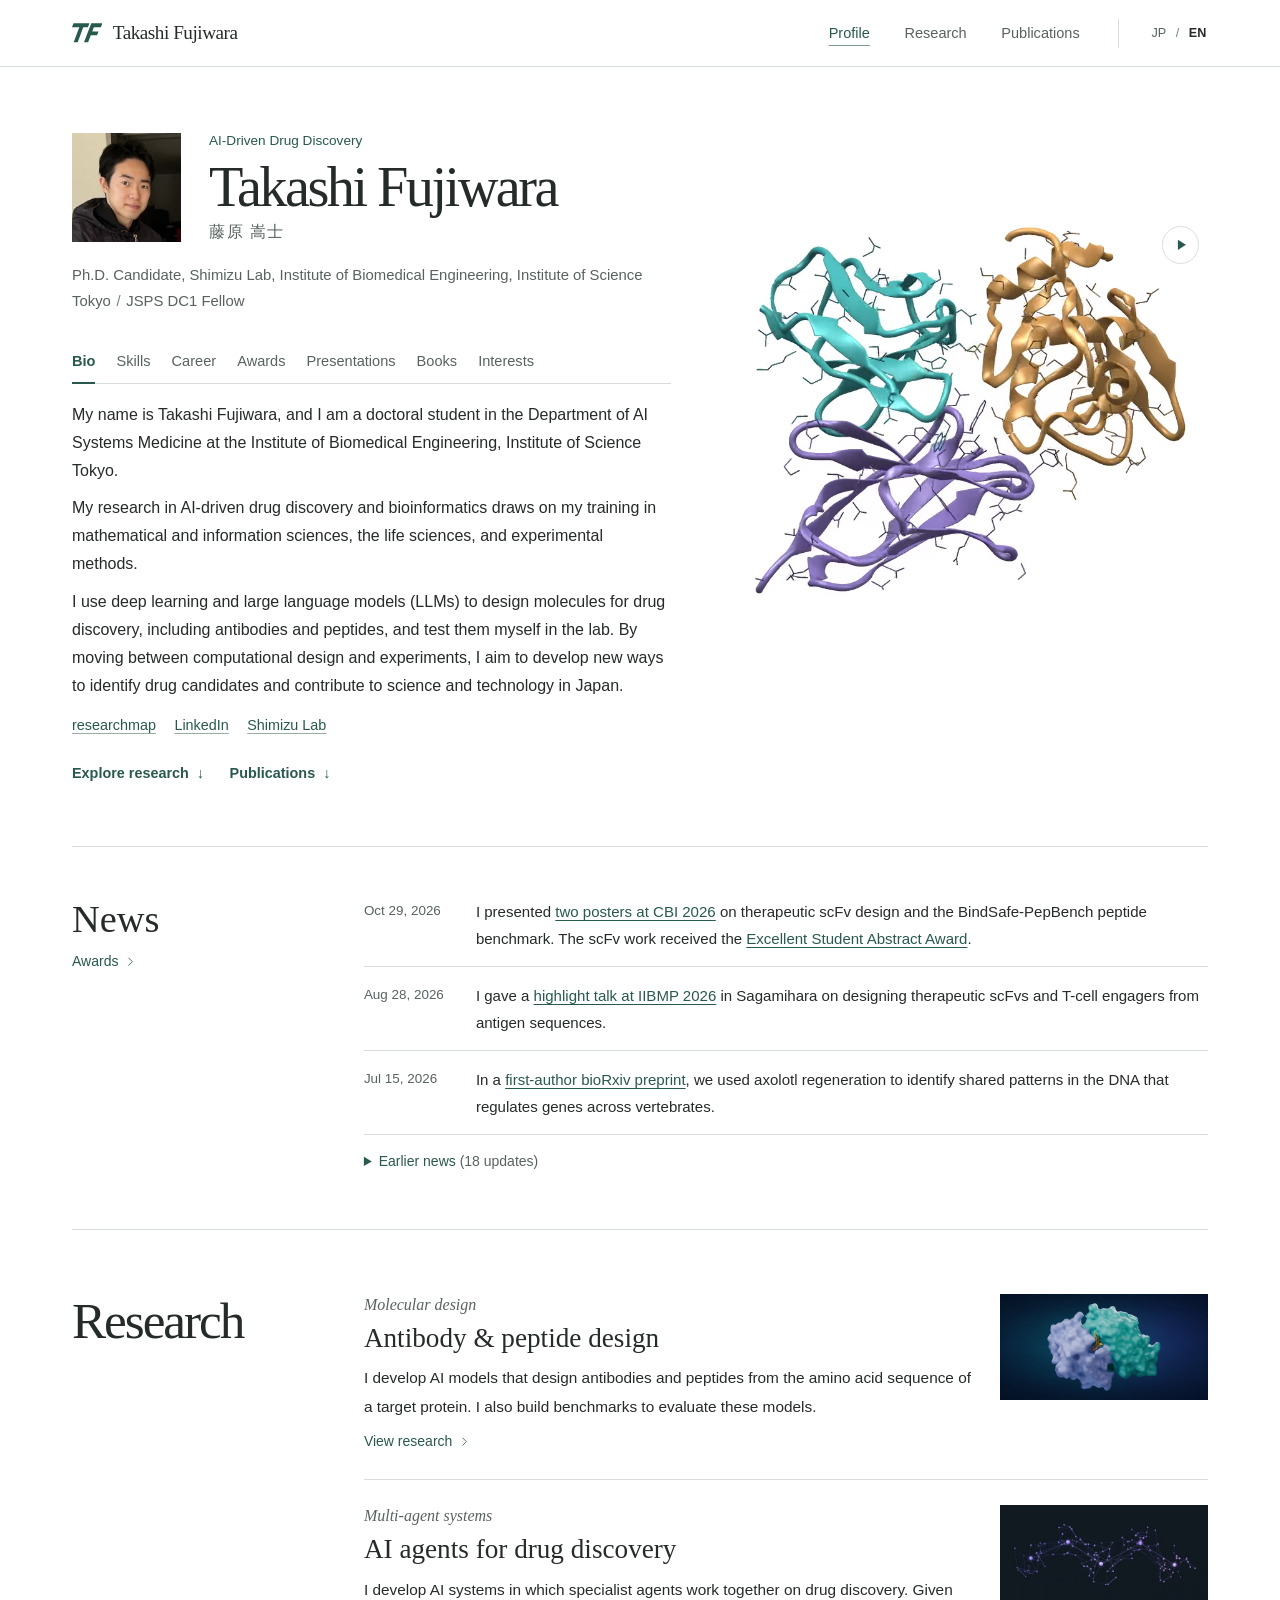
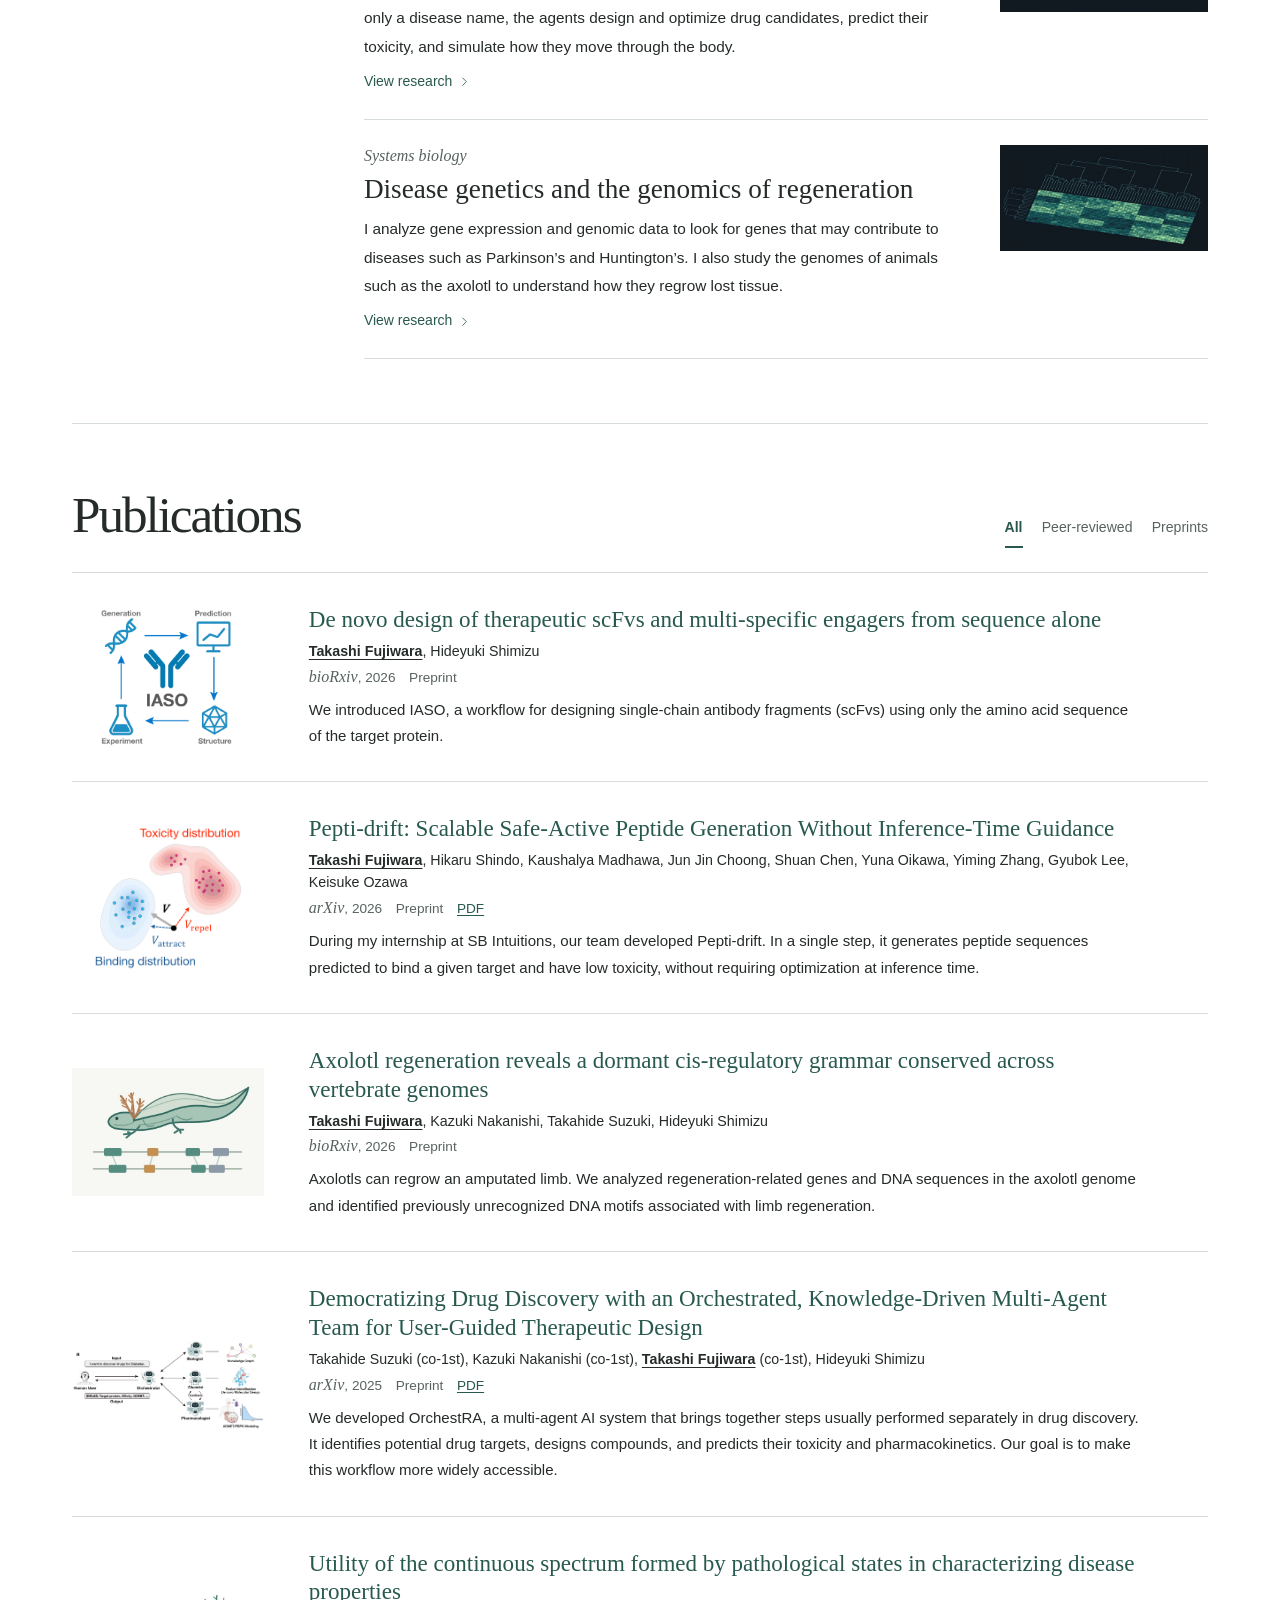
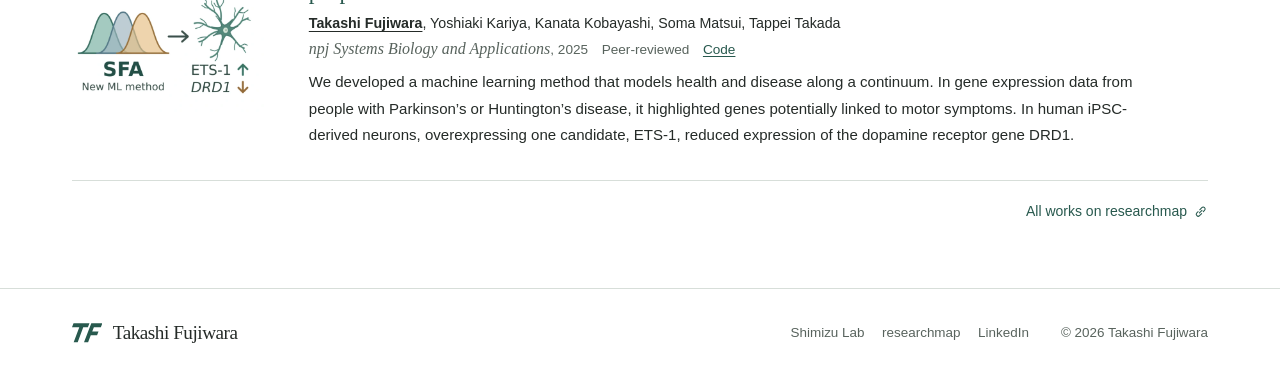
==== commit 987b7041: "Align the English research overview with the revised Japanese homepage" ====
--- a/en/index.html
+++ b/en/index.html
@@ -3,7 +3,7 @@
         <div class="hero-copy">
           <div class="profile-identity">
             <img class="portrait" src="../assets/portrait.jpg" width="110" height="110" alt="Portrait of Takashi Fujiwara">
-            <div class="nameplate"><p class="discipline" lang="en">AI Systems Medicine</p><h1 lang="en">Takashi Fujiwara</h1><p class="alternate-name" lang="ja">藤原 嵩士</p></div>
+            <div class="nameplate"><p class="discipline" lang="en">AI-Driven Drug Discovery</p><h1 lang="en">Takashi Fujiwara</h1><p class="alternate-name" lang="ja">藤原 嵩士</p></div>
           </div>
           <p class="affil">Ph.D. Candidate, Shimizu Lab, Institute of Biomedical Engineering, Institute of Science Tokyo<b> / </b><span>JSPS DC1 Fellow</span></p>
           <div class="profile-tabs" role="tablist" aria-label="Profile sections"><a href="#bio" role="tab" id="tab-bio" aria-controls="bio" aria-selected="true">Bio</a><a href="#skills" role="tab" id="tab-skills" aria-controls="skills" aria-selected="false">Skills</a><a href="#career" role="tab" id="tab-career" aria-controls="career" aria-selected="false">Career</a><a href="#awards" role="tab" id="tab-awards" aria-controls="awards" aria-selected="false">Awards</a><a href="#talks" role="tab" id="tab-talks" aria-controls="talks" aria-selected="false">Presentations</a><a href="#books" role="tab" id="tab-books" aria-controls="books" aria-selected="false">Books</a><a href="#hobbies" role="tab" id="tab-hobbies" aria-controls="hobbies" aria-selected="false">Interests</a></div>
@@ -203,7 +203,7 @@
 </details>
   </div>
 </div>
-</section><section class="section research" id="research"><div class="container"><div class="section-title"><h2>Research</h2></div><div class="research-cards"><a class="research-card antibody" href="research/antibody/index.html"><div class="card-visual"><img src="../assets/antibody.webp?v=1x9q-surface" alt="" width="1760" height="638"></div><div class="card-copy"><div class="topic">Molecular design</div><h3>Antibody & peptide design</h3><p>Starting with a target sequence, I design antibodies and prioritize candidates for synthesis. For peptides, I evaluate predicted binding and safety together.</p><span class="details-link">View research<svg class="icon" viewBox="0 0 24 24" fill="none" stroke="currentColor" stroke-width="1.6" stroke-linecap="round" stroke-linejoin="round" aria-hidden="true"><path d="m9 5 7 7-7 7"/></svg></span></div></a><a class="research-card agents" href="research/agents/index.html"><div class="card-visual"><img src="../assets/agents.webp" alt="" width="800" height="290"></div><div class="card-copy"><div class="topic">Multi-agent systems</div><h3>AI agents for drug discovery</h3><p>When one AI agent flags a problem with how a molecule might behave in the body, another revises its structure. I co-developed OrchestRA to put that feedback to work in drug design.</p><span class="details-link">View research<svg class="icon" viewBox="0 0 24 24" fill="none" stroke="currentColor" stroke-width="1.6" stroke-linecap="round" stroke-linejoin="round" aria-hidden="true"><path d="m9 5 7 7-7 7"/></svg></span></div></a><a class="research-card systems" href="research/systems/index.html"><div class="card-visual"><img src="../assets/systems.webp" alt="" width="800" height="290"></div><div class="card-copy"><div class="topic">Systems biology</div><h3>Genomics of disease & regeneration</h3><p>I compare gene expression in Parkinson’s and Huntington’s diseases to study changes in movement. Across species, I look for DNA patterns that humans share with an animal that can regrow a limb.</p><span class="details-link">View research<svg class="icon" viewBox="0 0 24 24" fill="none" stroke="currentColor" stroke-width="1.6" stroke-linecap="round" stroke-linejoin="round" aria-hidden="true"><path d="m9 5 7 7-7 7"/></svg></span></div></a></div></div></section><section class="section pubs" id="publications"><div class="container"><div class="section-top"><div class="section-title"><h2>Publications</h2></div><div class="filters" role="group" aria-label="Filter publications"><button type="button" data-filter="all" aria-pressed="true">All</button><button type="button" data-filter="article" aria-pressed="false">Peer-reviewed</button><button type="button" data-filter="preprint" aria-pressed="false">Preprints</button></div></div><p class="sr-only" id="filter-status" role="status"></p><div class="papers"><article class="paper" data-kind="preprint">
+</section><section class="section research" id="research"><div class="container"><div class="section-title"><h2>Research</h2></div><div class="research-cards"><a class="research-card antibody" href="research/antibody/index.html"><div class="card-visual"><img src="../assets/antibody.webp?v=1x9q-surface" alt="" width="1760" height="638"></div><div class="card-copy"><div class="topic">Molecular design</div><h3>Antibody & peptide design</h3><p>I develop AI models that design antibodies and peptides from the amino acid sequence of a target protein. I also build benchmarks to evaluate these models.</p><span class="details-link">View research<svg class="icon" viewBox="0 0 24 24" fill="none" stroke="currentColor" stroke-width="1.6" stroke-linecap="round" stroke-linejoin="round" aria-hidden="true"><path d="m9 5 7 7-7 7"/></svg></span></div></a><a class="research-card agents" href="research/agents/index.html"><div class="card-visual"><img src="../assets/agents.webp" alt="" width="800" height="290"></div><div class="card-copy"><div class="topic">Multi-agent systems</div><h3>AI agents for drug discovery</h3><p>I develop AI systems in which specialist agents work together on drug discovery. Given only a disease name, the agents design and optimize drug candidates, predict their toxicity, and simulate how they move through the body.</p><span class="details-link">View research<svg class="icon" viewBox="0 0 24 24" fill="none" stroke="currentColor" stroke-width="1.6" stroke-linecap="round" stroke-linejoin="round" aria-hidden="true"><path d="m9 5 7 7-7 7"/></svg></span></div></a><a class="research-card systems" href="research/systems/index.html"><div class="card-visual"><img src="../assets/systems.webp" alt="" width="800" height="290"></div><div class="card-copy"><div class="topic">Systems biology</div><h3>Disease genetics and the genomics of regeneration</h3><p>I analyze gene expression and genomic data to look for genes that may contribute to diseases such as Parkinson’s and Huntington’s. I also study the genomes of animals such as the axolotl to understand how they regrow lost tissue.</p><span class="details-link">View research<svg class="icon" viewBox="0 0 24 24" fill="none" stroke="currentColor" stroke-width="1.6" stroke-linecap="round" stroke-linejoin="round" aria-hidden="true"><path d="m9 5 7 7-7 7"/></svg></span></div></a></div></div></section><section class="section pubs" id="publications"><div class="container"><div class="section-top"><div class="section-title"><h2>Publications</h2></div><div class="filters" role="group" aria-label="Filter publications"><button type="button" data-filter="all" aria-pressed="true">All</button><button type="button" data-filter="article" aria-pressed="false">Peer-reviewed</button><button type="button" data-filter="preprint" aria-pressed="false">Preprints</button></div></div><p class="sr-only" id="filter-status" role="status"></p><div class="papers"><article class="paper" data-kind="preprint">
   <a class="paper-figure" href="../assets/publications/iaso.webp?v=74e50d8685"><span class="sr-only">View full-size figure. </span><img class="paper-thumb" src="../assets/publications/iaso.webp?v=74e50d8685" alt="The IASO cycle links antibody generation, prediction, structure analysis, and experiments." width="776" height="766" loading="lazy" decoding="async"></a>
   <div class="paper-copy">
     <h3 lang="en"><a href="https://doi.org/10.64898/2026.03.17.712263">De novo design of therapeutic scFvs and multi-specific engagers from sequence alone</a></h3>
